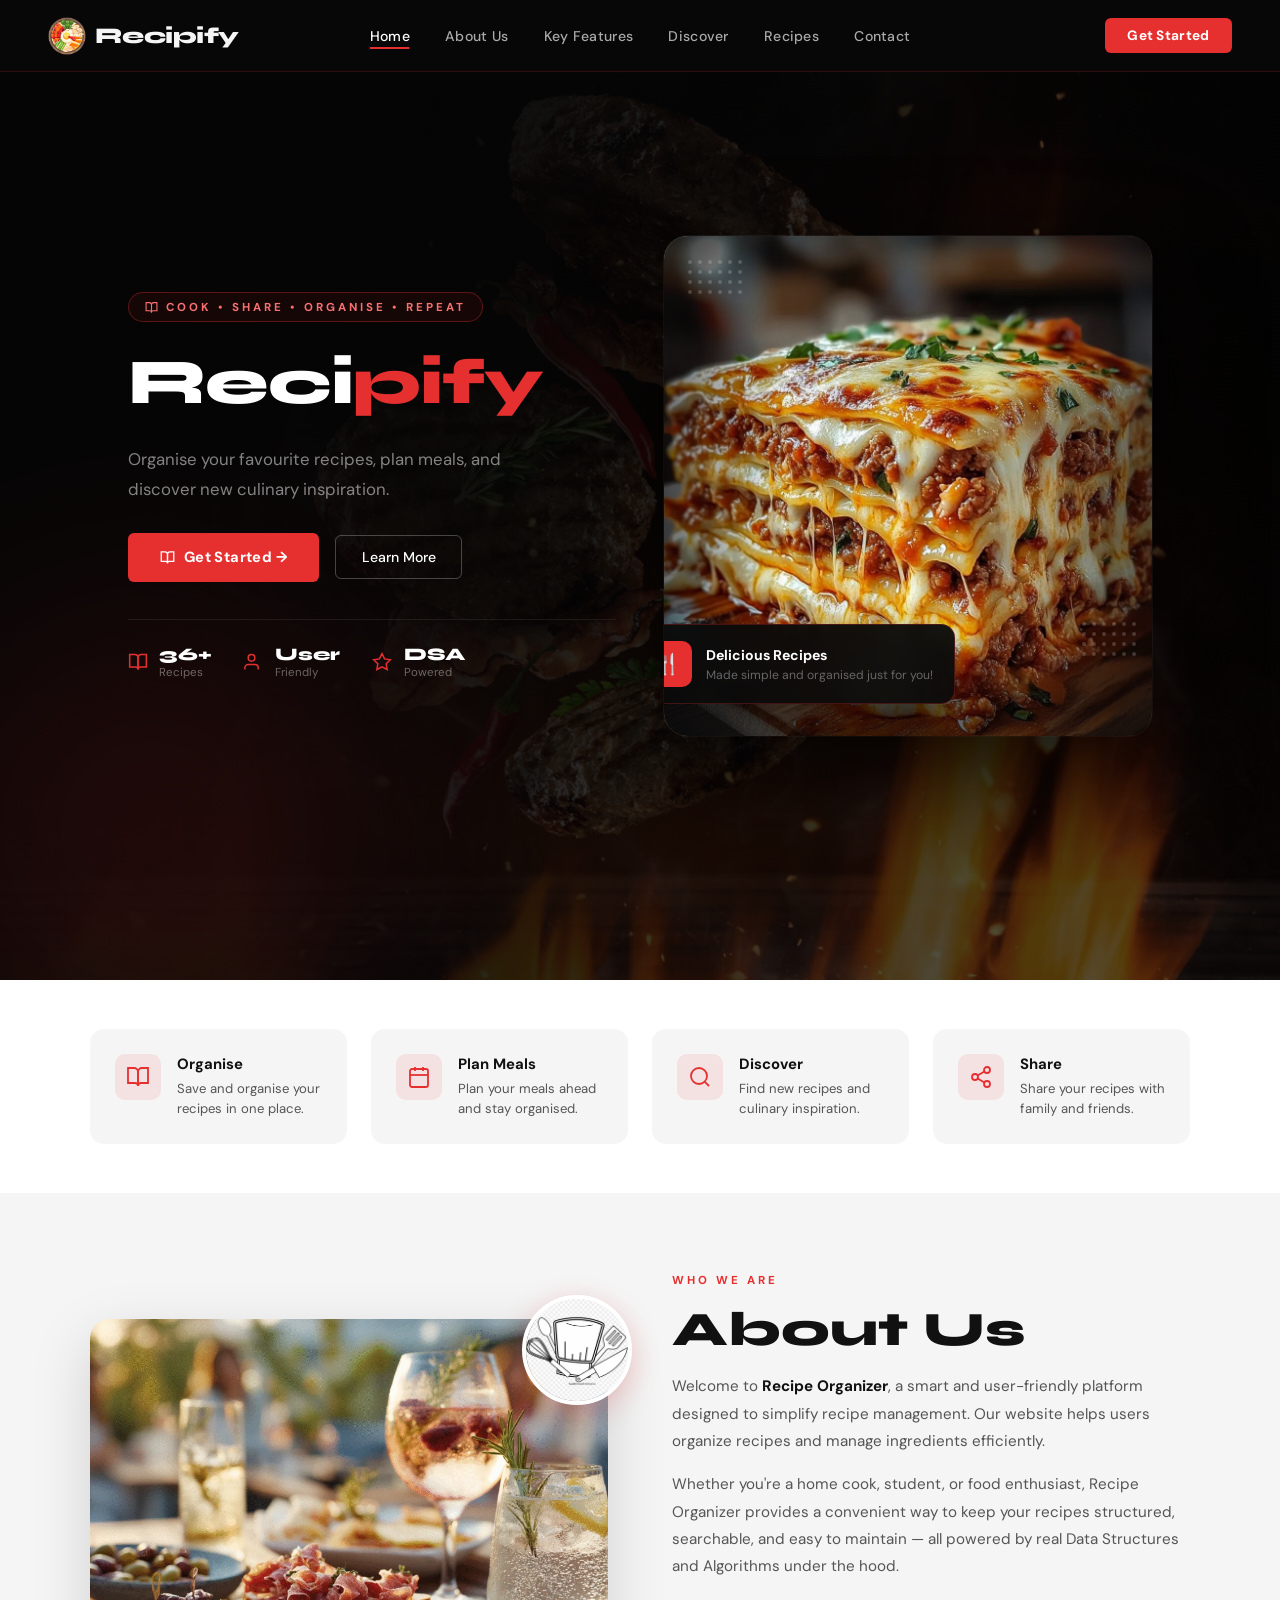
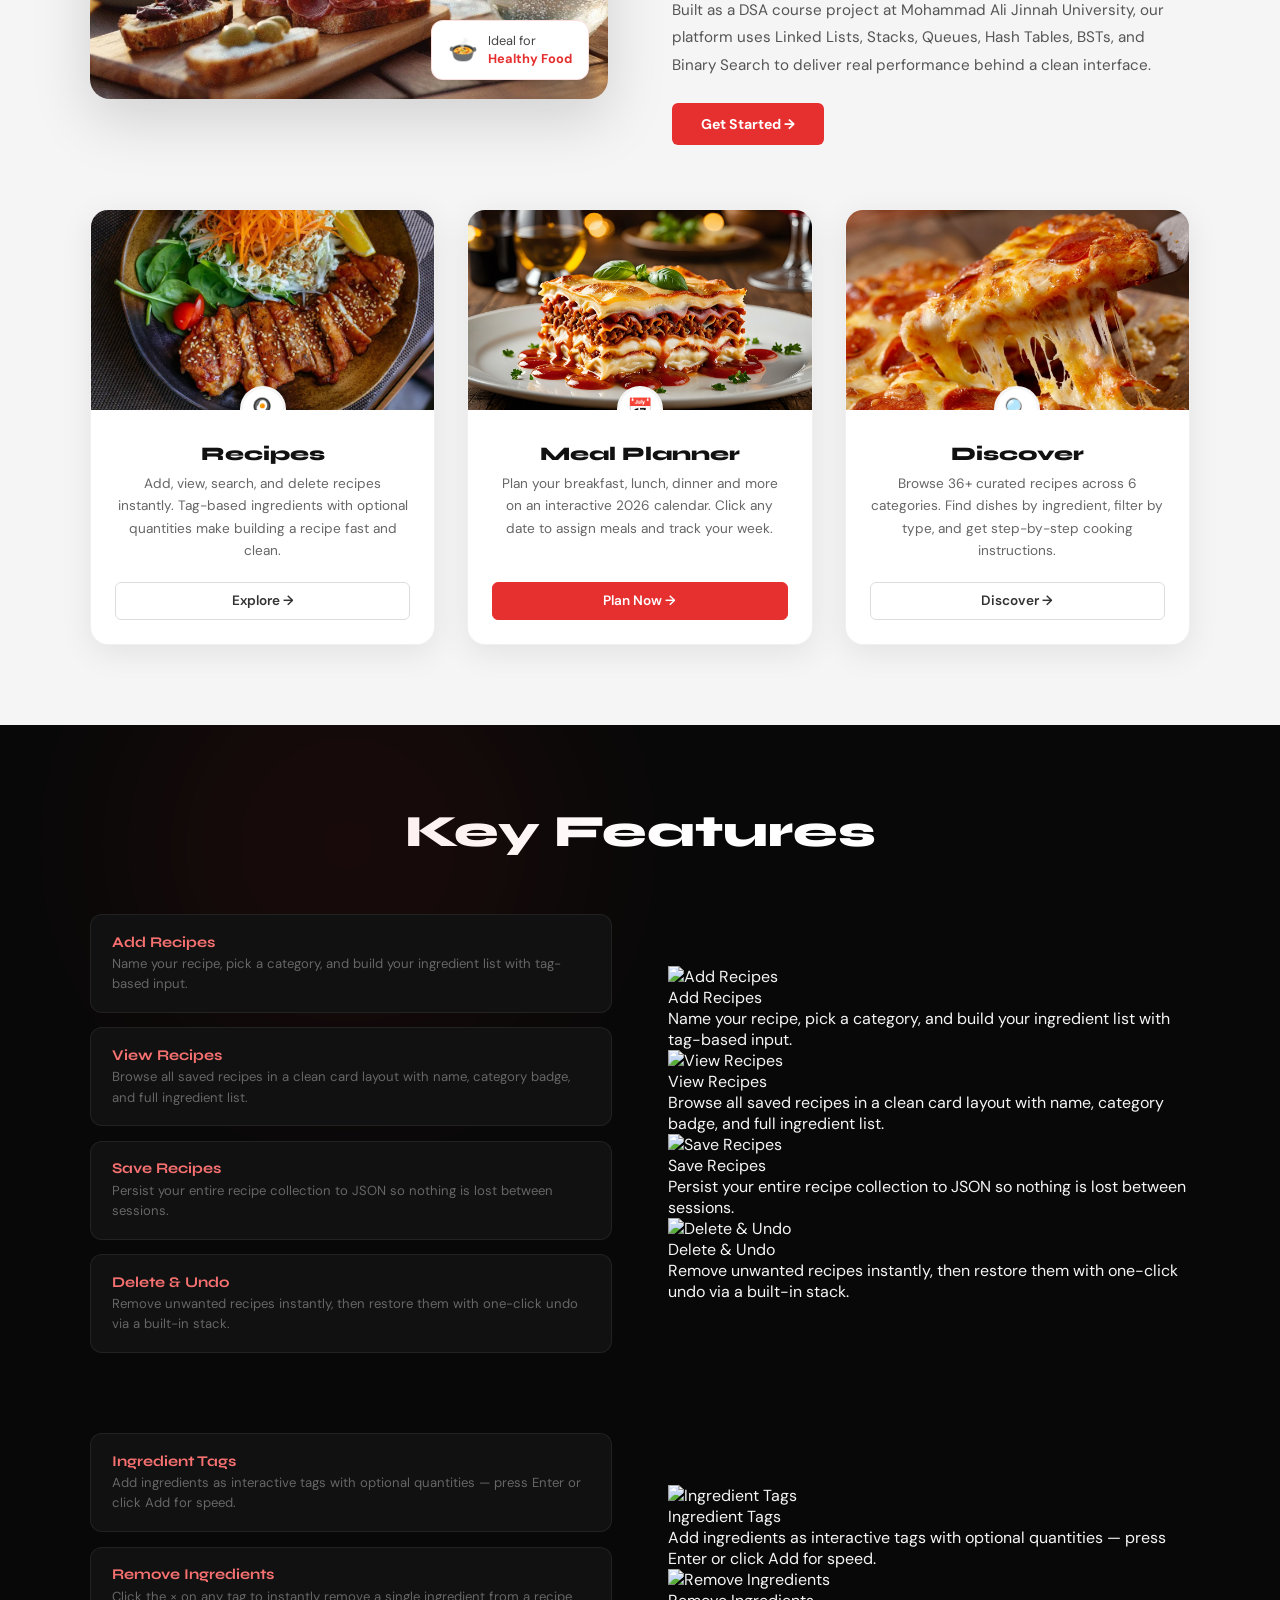
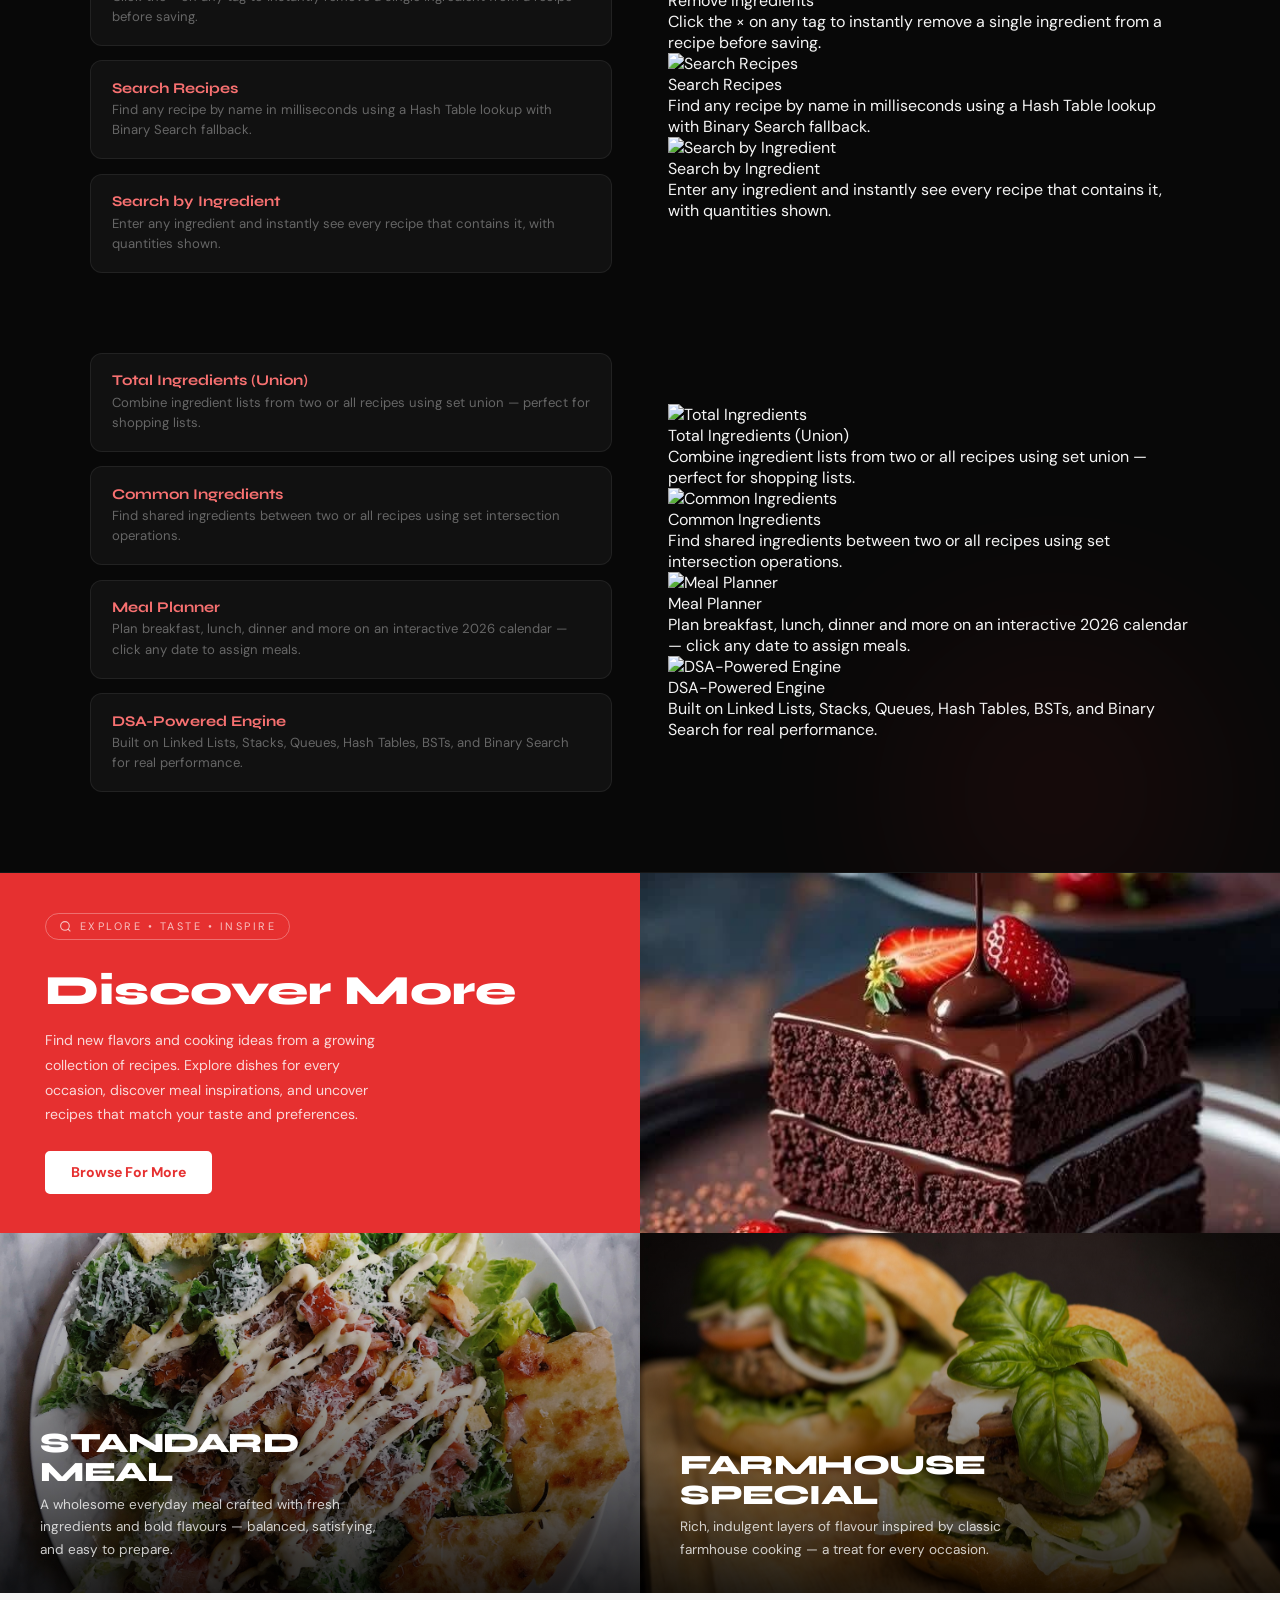
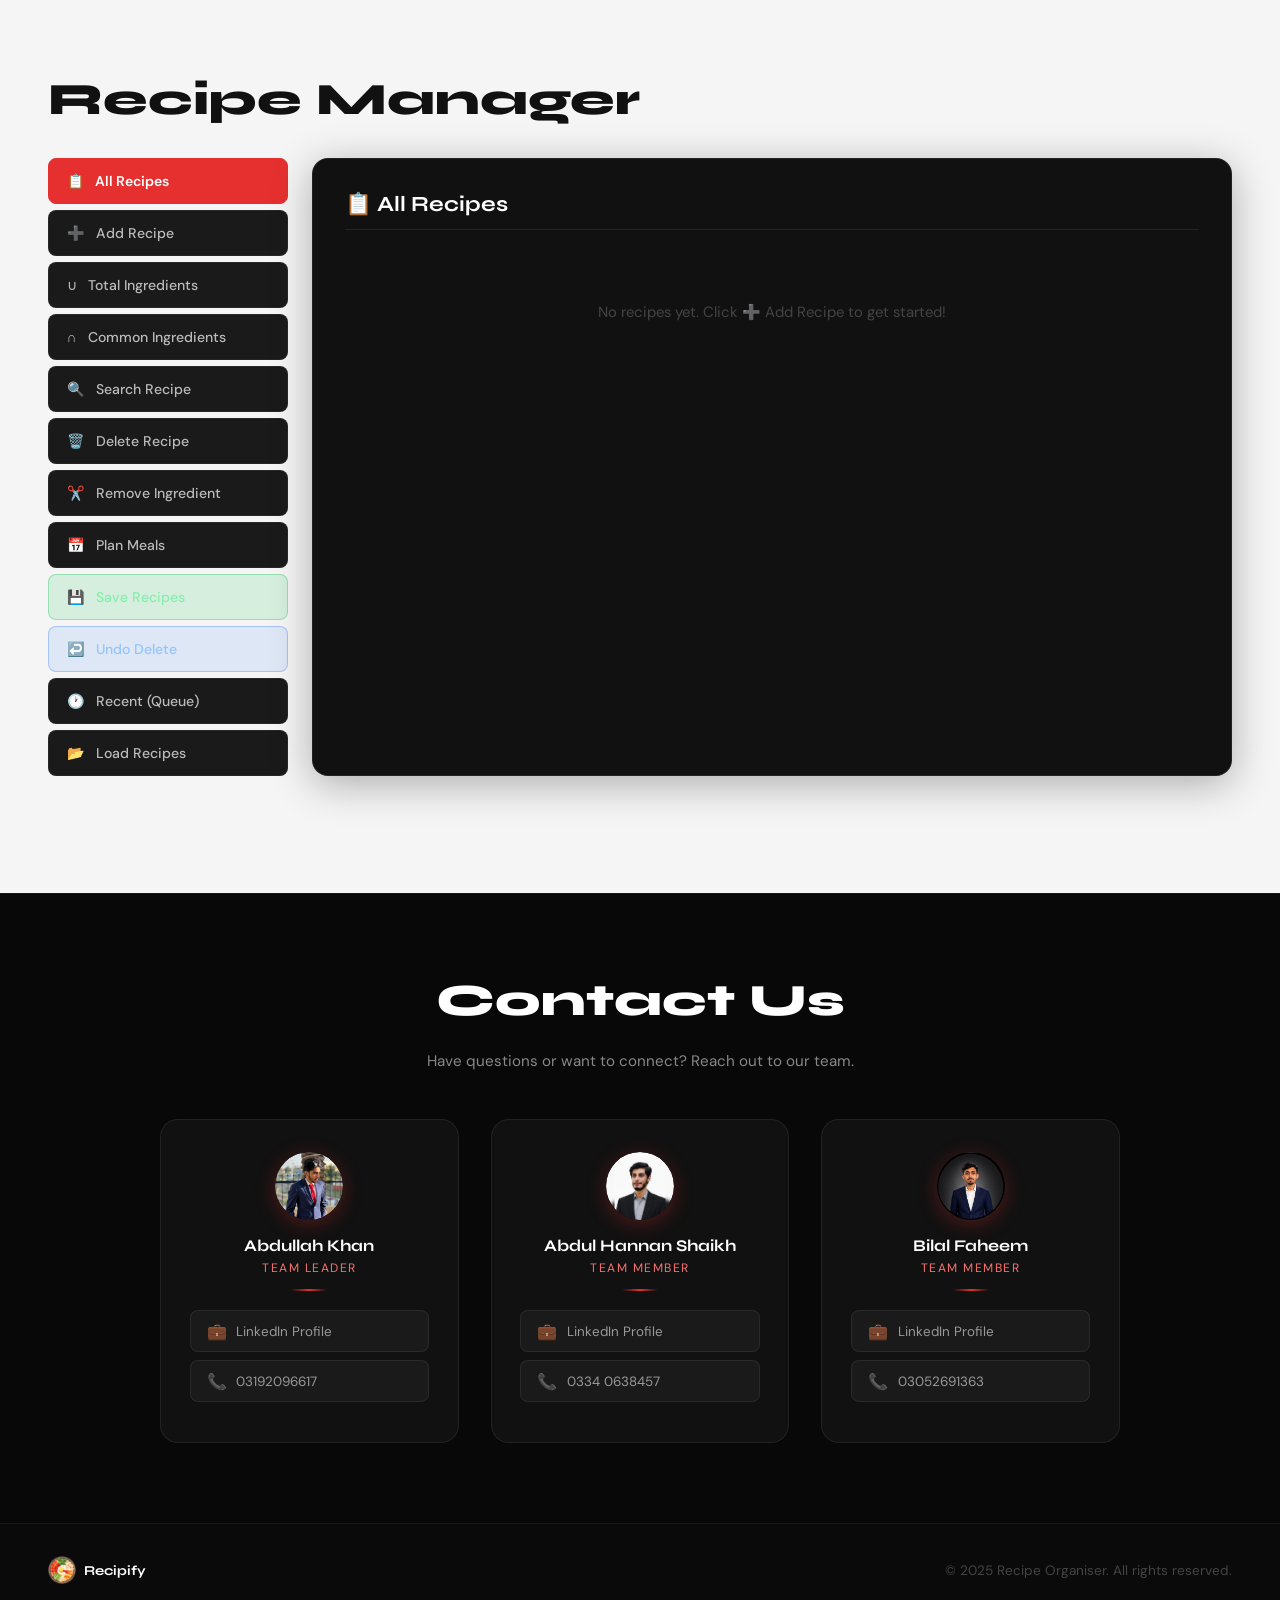
==== index.html @ f37740e3 "Update index.html" ====
<!DOCTYPE html>
<html lang="en">
<head>
  <meta charset="UTF-8"/>
  <meta name="viewport" content="width=device-width, initial-scale=1.0"/>
  <title>Food Recipe Organiser</title>
  <link href="https://fonts.googleapis.com/css2?family=Syne:wght@400;600;700;800&family=DM+Sans:wght@300;400;500&display=swap" rel="stylesheet"/>
  <link rel="stylesheet" href="style.css"/>
</head>
<body>

<!-- ── FIXED NAV ── -->
<nav>
  <div class="nav-logo">
  <img src="bibimbap.png" alt="logo" style="width:38px;height:38px;border-radius:8px;object-fit:cover;"/>
  Recipify
</div>
  <ul class="nav-links">
    <li><a href="#home" class="nav-active">Home</a></li>
    <li><a href="#about">About Us</a></li>
    <li><a href="#features">Key Features</a></li>
    <li><a href="#discover">Discover</a></li>
    <li><a href="#recipe">Recipes</a></li>
    <li><a href="#contact">Contact</a></li>
  </ul>
  <a href="#recipe" class="nav-cta">Get Started</a>
</nav>

<!-- ══════════════════════════════════════
     HERO SECTION
══════════════════════════════════════ -->
<section id="home">

  <!-- Full-bleed background image (desktop only) -->
  <img src="img40.jpeg" alt="" class="hero-bg-img"/>
  <div class="hero-overlay"></div>

  <div class="hero-inner">
    <!-- LEFT: text -->
    <div class="hero-left">
      <div class="hero-eyebrow">
        <svg width="13" height="13" fill="none" stroke="currentColor" stroke-width="2" viewBox="0 0 24 24">
          <path d="M2 3h6a4 4 0 0 1 4 4v14a3 3 0 0 0-3-3H2z"/>
          <path d="M22 3h-6a4 4 0 0 0-4 4v14a3 3 0 0 1 3-3h7z"/>
        </svg>
        COOK &bull; SHARE &bull; ORGANISE &bull; REPEAT
      </div>

<h1 class="hero-title">
  Reci<span class="hero-title-accent">pify</span>
</h1>

      <p class="hero-desc">
        Organise your favourite recipes, plan meals,
        and discover new culinary inspiration.
      </p>

      <div class="hero-btns">
        <a href="#recipe" class="btn-hero-red">
          <svg width="15" height="15" fill="none" stroke="currentColor" stroke-width="2" viewBox="0 0 24 24">
            <path d="M2 3h6a4 4 0 0 1 4 4v14a3 3 0 0 0-3-3H2z"/>
            <path d="M22 3h-6a4 4 0 0 0-4 4v14a3 3 0 0 1 3-3h7z"/>
          </svg>
          Get Started →
        </a>
        <a href="#about" class="btn-ghost">Learn More</a>
      </div>

      <div class="hero-stats">
        <div class="hero-stat-item">
          <svg width="20" height="20" fill="none" stroke="var(--red)" stroke-width="1.8" viewBox="0 0 24 24">
            <path d="M2 3h6a4 4 0 0 1 4 4v14a3 3 0 0 0-3-3H2z"/>
            <path d="M22 3h-6a4 4 0 0 0-4 4v14a3 3 0 0 1 3-3h7z"/>
          </svg>
          <div><span class="hero-stat-num">36+</span><span class="hero-stat-label">Recipes</span></div>
        </div>
        <div class="hero-stat-item">
          <svg width="20" height="20" fill="none" stroke="var(--red)" stroke-width="1.8" viewBox="0 0 24 24">
            <path d="M17 21v-2a4 4 0 0 0-4-4H5a4 4 0 0 0-4 4v2"/>
            <circle cx="9" cy="7" r="4"/>
          </svg>
          <div><span class="hero-stat-num">User</span><span class="hero-stat-label">Friendly</span></div>
        </div>
        <div class="hero-stat-item">
          <svg width="20" height="20" fill="none" stroke="var(--red)" stroke-width="1.8" viewBox="0 0 24 24">
            <polygon points="12 2 15.09 8.26 22 9.27 17 14.14 18.18 21.02 12 17.77 5.82 21.02 7 14.14 2 9.27 8.91 8.26 12 2"/>
          </svg>
          <div><span class="hero-stat-num">DSA</span><span class="hero-stat-label">Powered</span></div>
        </div>
      </div>
    </div>


<!-- RIGHT: food image panel -->
<div class="hero-right">
  <div class="hero-img-wrap">
    <img src="img 1.jpg" alt="Delicious Food" class="hero-food-img"/>
    <div class="hero-dots hero-dots-tl">
      <span></span><span></span><span></span><span></span><span></span><span></span>
      <span></span><span></span><span></span><span></span><span></span><span></span>
      <span></span><span></span><span></span><span></span><span></span><span></span>
      <span></span><span></span><span></span><span></span><span></span><span></span>
    </div>
    <div class="hero-dots hero-dots-br">
      <span></span><span></span><span></span><span></span><span></span><span></span>
      <span></span><span></span><span></span><span></span><span></span><span></span>
      <span></span><span></span><span></span><span></span><span></span><span></span>
      <span></span><span></span><span></span><span></span><span></span><span></span>
    </div>
    <div class="hero-img-badge">
      <div class="badge-icon">🍴</div>
      <div>
        <strong>Delicious Recipes</strong>
        <span>Made simple and organised just for you!</span>
      </div>
    </div>
  </div>
</div>

</div>
</section>

<!-- ══════════════════════════════════════
     FEATURES STRIP (4 cards)
══════════════════════════════════════ -->
<section id="features-strip">
  <div class="features-strip-grid">
<div class="fstrip-card" style="cursor:default;">
  <div class="fstrip-icon">
    <svg width="24" height="24" fill="none" stroke="#22c55e" stroke-width="1.8" viewBox="0 0 24 24">
      <path d="M2 3h6a4 4 0 0 1 4 4v14a3 3 0 0 0-3-3H2z"/>
      <path d="M22 3h-6a4 4 0 0 0-4 4v14a3 3 0 0 1 3-3h7z"/>
    </svg>
  </div>
  <div><strong>Organise</strong><p>Save and organise your recipes in one place.</p></div>
</div>
<div class="fstrip-card" style="cursor:default;">
  <div class="fstrip-icon">
    <svg width="24" height="24" fill="none" stroke="#22c55e" stroke-width="1.8" viewBox="0 0 24 24">
      <rect x="3" y="4" width="18" height="18" rx="2"/><line x1="16" y1="2" x2="16" y2="6"/>
      <line x1="8" y1="2" x2="8" y2="6"/><line x1="3" y1="10" x2="21" y2="10"/>
    </svg>
  </div>
  <div><strong>Plan Meals</strong><p>Plan your meals ahead and stay organised.</p></div>
</div>
<div class="fstrip-card" style="cursor:default;">
  <div class="fstrip-icon">
    <svg width="24" height="24" fill="none" stroke="#22c55e" stroke-width="1.8" viewBox="0 0 24 24">
      <circle cx="11" cy="11" r="8"/><line x1="21" y1="21" x2="16.65" y2="16.65"/>
    </svg>
  </div>
  <div><strong>Discover</strong><p>Find new recipes and culinary inspiration.</p></div>
</div>
<div class="fstrip-card" style="cursor:default;">
  <div class="fstrip-icon">
    <svg width="24" height="24" fill="none" stroke="#22c55e" stroke-width="1.8" viewBox="0 0 24 24">
      <circle cx="18" cy="5" r="3"/><circle cx="6" cy="12" r="3"/><circle cx="18" cy="19" r="3"/>
      <line x1="8.59" y1="13.51" x2="15.42" y2="17.49"/>
      <line x1="15.41" y1="6.51" x2="8.59" y2="10.49"/>
    </svg>
  </div>
  <div><strong>Share</strong><p>Share your recipes with family and friends.</p></div>
</div>
 
</section>

<section id="about">
  <div class="about-top">

    <div class="about-img-side">
      <div class="about-main-img-wrap">
        <img src="img 5.webp" alt="Food" class="about-main-img"/>
        <div class="about-img-badge">
          <span class="about-badge-icon">🍲</span>
          <span class="about-badge-text">Ideal for<br><strong>Healthy Food</strong></span>
        </div>
      </div>
      <div class="about-chef-circle">
        <img src="img41.png" alt="Chef" class="about-chef-img"/>
      </div>
    </div>  <!-- ✅ closes about-img-side -->

    <div class="about-text-side">
      <div class="about-eyebrow">Who We Are</div>
      <h2 class="about-heading">About Us</h2>
      <p class="about-para">
        Welcome to <strong>Recipe Organizer</strong>, a smart and user-friendly platform 
        designed to simplify recipe management. Our website helps users organize recipes 
        and manage ingredients efficiently.
      </p>
      <p class="about-para">
        Whether you're a home cook, student, or food enthusiast, Recipe Organizer provides 
        a convenient way to keep your recipes structured, searchable, and easy to maintain — 
        all powered by real Data Structures and Algorithms under the hood.
      </p>
      <p class="about-para">
        Built as a DSA course project at Mohammad Ali Jinnah University, our platform 
        uses Linked Lists, Stacks, Queues, Hash Tables, BSTs, and Binary Search to deliver 
        real performance behind a clean interface.
      </p>
      <a href="#recipe" class="about-read-more">Get Started →</a>
    </div>  <!-- ✅ closes about-text-side -->

  </div>  <!-- ✅ closes about-top -->

  <div class="about-cards-row">
    <div class="about-card">
      <div class="about-card-img-wrap">
        <img src="img 4.jpg" alt="Recipes" class="about-card-img"/>
        <div class="about-card-icon-circle">🍳</div>
      </div>
      <h3 class="about-card-title">Recipes</h3>
      <p class="about-card-desc">
        Add, view, search, and delete recipes instantly. Tag-based ingredients 
        with optional quantities make building a recipe fast and clean.
      </p>
      <a href="#recipe" class="about-card-btn">Explore →</a>
    </div>

    <div class="about-card about-card-accent">
      <div class="about-card-img-wrap">
        <img src="img 2.png" alt="Meal Planner" class="about-card-img"/>
        <div class="about-card-icon-circle">📅</div>
      </div>
      <h3 class="about-card-title">Meal Planner</h3>
      <p class="about-card-desc">
        Plan your breakfast, lunch, dinner and more on an interactive 2026 
        calendar. Click any date to assign meals and track your week.
      </p>
      <a href="#recipe" class="about-card-btn about-card-btn-red">Plan Now →</a>
    </div>

    <div class="about-card">
      <div class="about-card-img-wrap">
        <img src="img 3.jpeg" alt="Discover" class="about-card-img"/>
        <div class="about-card-icon-circle">🔍</div>
      </div>
      <h3 class="about-card-title">Discover</h3>
      <p class="about-card-desc">
        Browse 36+ curated recipes across 6 categories. Find dishes by 
        ingredient, filter by type, and get step-by-step cooking instructions.
      </p>
      <a href="discover.html" class="about-card-btn">Discover →</a>
    </div>
  </div>  <!-- ✅ closes about-cards-row -->

</section>
<!-- ══════════════════════════════════════
     KEY FEATURES
══════════════════════════════════════ -->
<section id="features">
  <div class="section-label" style="text-align:center;">Key Features</div>

  <!-- ROW 1 -->
  <div class="features-row">
    <div class="features-col features-list">
      <div class="feature-card" onclick="openFeatureModal('add')" style="cursor:pointer;">
        
        <div>
          <div class="feature-title">Add Recipes</div>
          <div class="feature-desc">Name your recipe, pick a category, and build your ingredient list with tag-based input.</div>
        </div>
      </div>
      <div class="feature-card" onclick="openFeatureModal('view')" style="cursor:pointer;">
        
        <div>
          <div class="feature-title">View Recipes</div>
          <div class="feature-desc">Browse all saved recipes in a clean card layout with name, category badge, and full ingredient list.</div>
        </div>
      </div>
      <div class="feature-card" onclick="openFeatureModal('save')" style="cursor:pointer;">
        
        <div>
          <div class="feature-title">Save Recipes</div>
          <div class="feature-desc">Persist your entire recipe collection to JSON so nothing is lost between sessions.</div>
        </div>
      </div>
      <div class="feature-card" onclick="openFeatureModal('delete')" style="cursor:pointer;">
        
        <div>
          <div class="feature-title">Delete & Undo</div>
          <div class="feature-desc">Remove unwanted recipes instantly, then restore them with one-click undo via a built-in stack.</div>
        </div>
      </div>
    </div>
<div class="features-col features-img-wrap">
  <div class="feat-photo-grid">
    <div class="feat-photo-cell">
      <img src="img_43.jpg" alt="Add Recipes" class="feat-photo-img"/>
      <div class="feat-photo-caption">
        <div class="feat-photo-title">Add Recipes</div>
        <div class="feat-photo-text">Name your recipe, pick a category, and build your ingredient list with tag-based input.</div>
      </div>
    </div>
    <div class="feat-photo-cell">
      <img src="img_44.jpg" alt="View Recipes" class="feat-photo-img"/>
      <div class="feat-photo-caption">
        <div class="feat-photo-title">View Recipes</div>
        <div class="feat-photo-text">Browse all saved recipes in a clean card layout with name, category badge, and full ingredient list.</div>
      </div>
    </div>
    <div class="feat-photo-cell">
      <img src="img_45.jpg" alt="Save Recipes" class="feat-photo-img"/>
      <div class="feat-photo-caption">
        <div class="feat-photo-title">Save Recipes</div>
        <div class="feat-photo-text">Persist your entire recipe collection to JSON so nothing is lost between sessions.</div>
      </div>
    </div>
    <div class="feat-photo-cell">
      <img src="img_46.jpg" alt="Delete & Undo" class="feat-photo-img"/>
      <div class="feat-photo-caption">
        <div class="feat-photo-title">Delete &amp; Undo</div>
        <div class="feat-photo-text">Remove unwanted recipes instantly, then restore them with one-click undo via a built-in stack.</div>
      </div>
    </div>
  </div>
</div>
  </div>

  <!-- ROW 2 -->
  <div class="features-row features-row-reverse">
<div class="features-col features-img-wrap">
  <div class="feat-photo-grid">
    <div class="feat-photo-cell">
      <img src="img_47.jpg" alt="Ingredient Tags" class="feat-photo-img"/>
      <div class="feat-photo-caption">
        <div class="feat-photo-title">Ingredient Tags</div>
        <div class="feat-photo-text">Add ingredients as interactive tags with optional quantities — press Enter or click Add for speed.</div>
      </div>
    </div>
    <div class="feat-photo-cell">
      <img src="img_48.jpg" alt="Remove Ingredients" class="feat-photo-img"/>
      <div class="feat-photo-caption">
        <div class="feat-photo-title">Remove Ingredients</div>
        <div class="feat-photo-text">Click the × on any tag to instantly remove a single ingredient from a recipe before saving.</div>
      </div>
    </div>
    <div class="feat-photo-cell">
      <img src="img_49.jpg" alt="Search Recipes" class="feat-photo-img"/>
      <div class="feat-photo-caption">
        <div class="feat-photo-title">Search Recipes</div>
        <div class="feat-photo-text">Find any recipe by name in milliseconds using a Hash Table lookup with Binary Search fallback.</div>
      </div>
    </div>
    <div class="feat-photo-cell">
      <img src="img_50.jpg" alt="Search by Ingredient" class="feat-photo-img"/>
      <div class="feat-photo-caption">
        <div class="feat-photo-title">Search by Ingredient</div>
        <div class="feat-photo-text">Enter any ingredient and instantly see every recipe that contains it, with quantities shown.</div>
      </div>
    </div>
  </div>
</div>
    <div class="features-col features-list">
      <div class="feature-card" onclick="openFeatureModal('ingredients')" style="cursor:pointer;">
        
        <div>
          <div class="feature-title">Ingredient Tags</div>
          <div class="feature-desc">Add ingredients as interactive tags with optional quantities — press Enter or click Add for speed.</div>
        </div>
      </div>
      <div class="feature-card" onclick="openFeatureModal('removeIng')" style="cursor:pointer;">
        
        <div>
          <div class="feature-title">Remove Ingredients</div>
          <div class="feature-desc">Click the × on any tag to instantly remove a single ingredient from a recipe before saving.</div>
        </div>
      </div>
      <div class="feature-card" onclick="openFeatureModal('searchRecipe')" style="cursor:pointer;">
        
        <div>
          <div class="feature-title">Search Recipes</div>
          <div class="feature-desc">Find any recipe by name in milliseconds using a Hash Table lookup with Binary Search fallback.</div>
        </div>
      </div>
      <div class="feature-card" onclick="openFeatureModal('searchIng')" style="cursor:pointer;">
        
        <div>
          <div class="feature-title">Search by Ingredient</div>
          <div class="feature-desc">Enter any ingredient and instantly see every recipe that contains it, with quantities shown.</div>
        </div>
      </div>
    </div>
  </div>

  <!-- ROW 3 -->
  <div class="features-row">
    <div class="features-col features-list">
      <div class="feature-card" onclick="openFeatureModal('union')" style="cursor:pointer;">
        
        <div>
          <div class="feature-title">Total Ingredients (Union)</div>
          <div class="feature-desc">Combine ingredient lists from two or all recipes using set union — perfect for shopping lists.</div>
        </div>
      </div>
      <div class="feature-card" onclick="openFeatureModal('intersection')" style="cursor:pointer;">
        
        <div>
          <div class="feature-title">Common Ingredients</div>
          <div class="feature-desc">Find shared ingredients between two or all recipes using set intersection operations.</div>
        </div>
      </div>
      <div class="feature-card" onclick="openFeatureModal('mealplan')" style="cursor:pointer;">
        
        <div>
          <div class="feature-title">Meal Planner</div>
          <div class="feature-desc">Plan breakfast, lunch, dinner and more on an interactive 2026 calendar — click any date to assign meals.</div>
        </div>
      </div>
      <div class="feature-card" onclick="openFeatureModal('dsa')" style="cursor:pointer;">
        
        <div>
          <div class="feature-title">DSA-Powered Engine</div>
          <div class="feature-desc">Built on Linked Lists, Stacks, Queues, Hash Tables, BSTs, and Binary Search for real performance.</div>
        </div>
      </div>
    </div>
<div class="features-col features-img-wrap">
  <div class="feat-photo-grid">
    <div class="feat-photo-cell">
      <img src="img_51.jpg" alt="Total Ingredients" class="feat-photo-img"/>
      <div class="feat-photo-caption">
        <div class="feat-photo-title">Total Ingredients (Union)</div>
        <div class="feat-photo-text">Combine ingredient lists from two or all recipes using set union — perfect for shopping lists.</div>
      </div>
    </div>
    <div class="feat-photo-cell">
      <img src="img_52.jpg" alt="Common Ingredients" class="feat-photo-img"/>
      <div class="feat-photo-caption">
        <div class="feat-photo-title">Common Ingredients</div>
        <div class="feat-photo-text">Find shared ingredients between two or all recipes using set intersection operations.</div>
      </div>
    </div>
    <div class="feat-photo-cell">
      <img src="img_53.jpg" alt="Meal Planner" class="feat-photo-img"/>
      <div class="feat-photo-caption">
        <div class="feat-photo-title">Meal Planner</div>
        <div class="feat-photo-text">Plan breakfast, lunch, dinner and more on an interactive 2026 calendar — click any date to assign meals.</div>
      </div>
    </div>
    <div class="feat-photo-cell">
      <img src="img_54.jpg" alt="DSA-Powered Engine" class="feat-photo-img"/>
      <div class="feat-photo-caption">
        <div class="feat-photo-title">DSA-Powered Engine</div>
        <div class="feat-photo-text">Built on Linked Lists, Stacks, Queues, Hash Tables, BSTs, and Binary Search for real performance.</div>
      </div>
    </div>
  </div>
</div>
  </div>
</section>

<!-- ── FEATURE DETAIL MODAL ── -->
<div id="fd-modal" class="fd-overlay hidden" onclick="closeFeatureModal()">
  <div class="fd-box" onclick="event.stopPropagation()">
    <button class="fd-close" onclick="closeFeatureModal()">✕</button>
    <div id="fd-content"></div>
  </div>
</div>

<!-- ══════════════════════════════════════
    Discover More
══════════════════════════════════════ -->  


<section id="discover" style="padding:0;">

  <div class="discover-panels">

    <!-- TOP-LEFT: Red quadrant with Discover More text -->
    <div class="disc-panel disc-panel-red">
      <div class="disc-red-box">
        <div class="hero-badge" style="margin-bottom:0.8rem;">
          <svg width="13" height="13" fill="none" stroke="currentColor" stroke-width="2" viewBox="0 0 24 24">
            <circle cx="11" cy="11" r="8"/><line x1="21" y1="21" x2="16.65" y2="16.65"/>
          </svg>
          EXPLORE • TASTE • INSPIRE
        </div>
        <h2 class="disc-red-title" style="font-size:2.6rem;">Discover More</h2>
        <p class="disc-red-desc">
          Find new flavors and cooking ideas from a growing collection of recipes.
          Explore dishes for every occasion, discover meal inspirations, and uncover
          recipes that match your taste and preferences.
        </p>
        <a href="discover.html" class="disc-red-btn" style="margin-top:0.5rem;">
          Browse For More
        </a>
      </div>
    </div>

    <!-- TOP-RIGHT: chocolate cake image only -->
    <div class="disc-panel disc-panel-top-right">
     <img src="img 9.jpg" alt="Featured dish" class="disc-panel-img"/>
    </div>

    <!-- BOTTOM-LEFT: Standard Meal — salad image -->
    <div class="disc-panel disc-panel-dark">
     <img src="img 25.jpg" alt="Standard Meal" class="disc-panel-img"/>
      <div class="disc-panel-overlay">
        <h3 class="disc-panel-title">STANDARD<br>MEAL</h3>
        <p class="disc-panel-desc">
          A wholesome everyday meal crafted with fresh ingredients and bold
          flavours — balanced, satisfying, and easy to prepare.
        </p>
      </div>
    </div>

    <!-- BOTTOM-RIGHT: Farmhouse Special — burger image -->
    <div class="disc-panel disc-panel-dark">
      <img src="img 19.jpg" alt="Farmhouse Special" class="disc-panel-img"/>
      <div class="disc-panel-overlay">
        <h3 class="disc-panel-title">FARMHOUSE<br>SPECIAL</h3>
        <p class="disc-panel-desc">
          Rich, indulgent layers of flavour inspired by classic farmhouse
          cooking — a treat for every occasion.
        </p>
      </div>
    </div>

  </div>

</section>


<!-- ══════════════════════════════════════
     RECIPE APP
══════════════════════════════════════ -->
<section id="recipe">
  <div class="section-label">Recipe Manager</div>
  <div class="recipe-layout">
    
<div class="sidebar">
  <button class="sidebar-btn active" onclick="showPanel('list', this)"><span class="icon">📋</span> All Recipes</button>
  <button class="sidebar-btn" onclick="showPanel('add', this)"><span class="icon">➕</span> Add Recipe</button>
  <button class="sidebar-btn" onclick="showPanel('union', this)"><span class="icon">∪</span> Total Ingredients</button>
  <button class="sidebar-btn" onclick="showPanel('intersection', this)"><span class="icon">∩</span> Common Ingredients</button>
  <button class="sidebar-btn" onclick="showPanel('search', this)"><span class="icon">🔍</span> Search Recipe</button>
  <button class="sidebar-btn" onclick="showPanel('delete', this)"><span class="icon">🗑️</span> Delete Recipe</button>
  <button class="sidebar-btn" onclick="showPanel('editIng', this)"><span class="icon">✂️</span> Remove Ingredient</button>
  <button class="sidebar-btn" onclick="showPanel('mealplanner', this)"><span class="icon">📅</span> Plan Meals</button>
  <button class="sidebar-btn sidebar-btn-save" onclick="saveToJSON()"><span class="icon">💾</span> Save Recipes</button>
  <button class="sidebar-btn sidebar-btn-undo" onclick="undoDelete()"><span class="icon">↩️</span> Undo Delete</button>
  <input type="file" id="fileInput" accept=".json" class="hidden" onchange="loadFromJSON(event)"/>
  <button class="sidebar-btn" onclick="document.getElementById('fileInput').click()"><span class="icon">📂</span> Load Recipes</button>
</div>

    <div class="main-panel">

      <div id="panel-list">
        <div class="panel-title">📋 All Recipes</div>
        <div id="recipe-list-container"></div>
      </div>

      <div id="panel-add" class="hidden">
        <div class="panel-title">➕ Add New Recipe</div>
        <div class="form-group">
          <label class="form-label">Recipe Name</label>
          <input id="add-name" class="form-input" placeholder="e.g. Chicken Biryani" oninput="validateName(this)"/>
          <div id="name-error" style="color:#ef4444;font-size:0.8rem;margin-top:0.3rem;"></div>
        </div>
        <div class="form-group">
          <label class="form-label">Add Ingredient (press Enter or click Add)</label>
          <div class="row">
            <input id="ing-input" class="form-input" style="flex:1" placeholder="e.g. tomato"
              onkeydown="if(event.key==='Enter')addIngredientTag()" oninput="validateIng(this)"/>
            <button class="btn btn-green" onclick="addIngredientTag()">Add</button>
          </div>
          <div id="ing-error" style="color:#ef4444;font-size:0.8rem;margin-top:0.3rem;"></div>
          <div class="tag-list" id="ing-tags"></div>
        </div>
        <button class="btn btn-green" onclick="submitRecipe()">Save Recipe</button>
      </div>

      <div id="panel-union" class="hidden">
        <div class="panel-title">∪ Total Ingredients</div>
        <div class="form-group">
          <label class="form-label">Recipe A</label>
          <select id="union-a" class="form-select"></select>
        </div>
        <div class="form-group">
          <label class="form-label">Recipe B</label>
          <select id="union-b" class="form-select"></select>
        </div>
        <div class="row">
          <button class="btn btn-green" onclick="computeUnion(false)">A ∪ B</button>
          <button class="btn btn-outline" onclick="computeUnion(true)">All Recipes</button>
        </div>
        <div class="result-box mt1 hidden" id="union-result"></div>
      </div>

      <div id="panel-intersection" class="hidden">
        <div class="panel-title">Common Ingredients </div>
        <div class="form-group">
          <label class="form-label">Recipe A</label>
          <select id="inter-a" class="form-select"></select>
        </div>
        <div class="form-group">
          <label class="form-label">Recipe B</label>
          <select id="inter-b" class="form-select"></select>
        </div>
        <div class="row">
          <button class="btn btn-green" onclick="computeIntersection(false)">A ∩ B</button>
          <button class="btn btn-outline" onclick="computeIntersection(true)">All Recipes</button>
        </div>
        <div class="result-box mt1 hidden" id="inter-result"></div>
      </div>

      <div id="panel-search" class="hidden">
        <div class="panel-title">🔍 Search Recipe </div>
        <div class="form-group">
          <label class="form-label">Recipe Name</label>
          <div class="row">
            <input id="search-input" class="form-input" style="flex:1" placeholder="Enter name..."
              onkeydown="if(event.key==='Enter')searchRecipe()"/>
            <button class="btn btn-green" onclick="searchRecipe()">Search</button>
          </div>
        </div>
        <div id="search-result"></div>
      </div>

      <div id="panel-delete" class="hidden">
        <div class="panel-title">🗑️ Delete Recipe</div>
        <div class="form-group">
          <label class="form-label">Select Recipe to Delete</label>
          <select id="delete-select" class="form-select"></select>
        </div>
        <button class="btn btn-red" onclick="deleteSelected()">Delete</button>
        <p style="color:#666;font-size:0.82rem;margin-top:0.75rem;">Use ↩️ Undo Delete in sidebar to restore.</p>
      </div>

<div id="panel-editIng" class="hidden">
  <div class="panel-title">✂️ Remove Ingredient</div>
  <div class="form-group">
    <label class="form-label">Select Recipe</label>
    <select id="editIng-recipe-select" class="form-select" onchange="loadIngForEdit()"></select>
  </div>
  <div id="editIng-tag-area" class="tag-list" style="margin-top:0.8rem;min-height:48px;"></div>
  <p id="editIng-hint" style="color:#555;font-size:0.82rem;margin-top:0.75rem;">
    Click ✕ on any ingredient tag to remove it from the recipe.
  </p>
</div>
      
<div id="panel-mealplanner" class="hidden">
  <div class="panel-title">📅 Meal Planner — 2026</div>

  <!-- Month nav -->
  <div class="mp-month-nav">
    <span id="mp-month-label" class="mp-month-title">January 2026</span>
    <button class="mp-arrow-btn" onclick="mpNextMonth()">›</button>
  </div>

  <!-- Calendar grid -->
  <div class="mp-weekdays">
    <span>Sun</span><span>Mon</span><span>Tue</span>
    <span>Wed</span><span>Thu</span><span>Fri</span><span>Sat</span>
  </div>
  <div id="mp-calendar-grid" class="mp-grid"></div>

  <!-- Meal form (shown on date click) -->
  <div id="mp-form-area" class="mp-form-area hidden">
    <div class="mp-form-header">
      <span id="mp-selected-date-label" class="mp-date-label"></span>
      <button class="mp-close-btn" onclick="document.getElementById('mp-form-area').classList.add('hidden')">✕</button>
    </div>

    <!-- Saved meals display -->
    <div id="mp-saved-display" class="mp-saved-display hidden"></div>

    <!-- Meal entry rows -->
    <div id="mp-meal-rows"></div>

    <div class="mp-form-actions">
      <button class="btn btn-outline" onclick="mpAddMealRow()">+ Add Another Meal</button>
      <button class="btn btn-green"   onclick="mpSaveMeals()">💾 Save</button>
    </div>
  </div>
</div>
    </div>
  </div>
</section>

<!-- ══════════════════════════════════════
     CONTACT
══════════════════════════════════════ -->
<section id="contact">
  <div class="section-label" style="text-align:center;">Contact Us</div>
  <p class="contact-subtitle">Have questions or want to connect? Reach out to our team.</p>
  <div class="contact-grid">

    <div class="contact-card" onclick="openMemberModal('abdullah')" style="cursor:pointer;">
      <div class="contact-avatar" style="background:none;padding:0;overflow:hidden;">
        <img src="img 7.jpeg" alt="Abdullah Khan"
          style="width:100%;height:100%;object-fit:cover;object-position:top;border-radius:50%;"/>
      </div>
      <div class="contact-name">Abdullah Khan</div>
      <div class="contact-role">Team Leader</div>
      <div class="contact-divider"></div>
      <a href="https://www.linkedin.com/in/muhammad-abdullah-khan-34b156402" target="_blank" class="contact-link">
        <span class="contact-link-icon">💼</span><span>LinkedIn Profile</span>
      </a>
      <a href="tel:03192096617" class="contact-link">
        <span class="contact-link-icon">📞</span><span>03192096617</span>
      </a>
    </div>

    <!-- Abdul Hannan card -->
<div class="contact-card" onclick="openMemberModal('hannan')" style="cursor:pointer;">
  <div class="contact-avatar" style="background:none;padding:0;overflow:hidden;">
    <img src="img 10.jpeg" alt="Abdul Hannan Sheikh"
      style="width:100%;height:100%;object-fit:cover;object-position:top center;border-radius:50%;"/>
  </div>
  <div class="contact-name">Abdul Hannan Shaikh</div>
      <div class="contact-role">Team Member</div>
      <div class="contact-divider"></div>
      <a href="https://www.linkedin.com/in/abdul-hannan-shaikh-2727b630b" target="_blank" class="contact-link">
        <span class="contact-link-icon">💼</span><span>LinkedIn Profile</span>
      </a>
      <a href="tel:03340638457" class="contact-link">
        <span class="contact-link-icon">📞</span><span>0334 0638457</span>
      </a>
    </div>

<div class="contact-card" onclick="openMemberModal('bilal')" style="cursor:pointer;">
  <div class="contact-avatar" style="background:none;padding:0;overflow:hidden;">
    <img src="img 8.png" alt="Bilal Faheem"
      style="width:100%;height:100%;object-fit:cover;object-position:top center;border-radius:50%;"/>
  </div>
  <div class="contact-name">Bilal Faheem</div>
      <div class="contact-role">Team Member</div>
      <div class="contact-divider"></div>
      <a href="https://www.linkedin.com/in/muhammad-bilal-b74398377" target="_blank" class="contact-link">
        <span class="contact-link-icon">💼</span><span>LinkedIn Profile</span>
      </a>
      <a href="tel:03052691363" class="contact-link">
        <span class="contact-link-icon">📞</span><span>03052691363</span>
      </a>
    </div>

  </div>
</section>

<!-- ── FOOTER ── -->
<footer>
  <div style="font-family:'Syne',sans-serif;color:#fff;font-weight:700;display:flex;align-items:center;gap:0.5rem;">
  <img src="bibimbap.png" style="width:28px;height:28px;border-radius:6px;object-fit:cover;"/> Recipify
</div>
  <div>© 2025 Recipe Organiser. All rights reserved.</div>
</footer>

<!-- ── Member Modal ── -->
<div id="member-modal" class="mm-overlay hidden" onclick="closeMemberModal()">
  <div class="mm-box" onclick="event.stopPropagation()">
    <button class="mm-close" onclick="closeMemberModal()">✕</button>

    <div class="mm-layout">
      <!-- Left: photo -->
      <div class="mm-photo-wrap">
        <img id="mm-photo" src="" alt=""/>
      </div>

      <!-- Right: info -->
      <div class="mm-info">
        <div id="mm-name"  class="mm-name"></div>
        <div id="mm-role"  class="mm-role"></div>
        <div class="mm-divider"></div>
        <div id="mm-links" class="mm-links"></div>
      </div>
    </div>
  </div>
</div>

<div id="toast"></div>
<script src="script.js"></script>

</body>
</html>
---- style.css ----
/* ══════════════════════════════════════
   ROOT VARIABLES — Recipify Dark Theme
══════════════════════════════════════ */
:root {
  --red:         #e63030;
  --red-dark:    #b91c1c;
  --red-light:   #f87171;
  --black:       #0a0a0a;
  --black-card:  #111111;
  --black-deep:  #050505;
  --white:       #f5f5f5;
  --gray:        #888888;
  --gray-light:  #cccccc;
  --border:      rgba(255,255,255,0.08);
  --nav-h:       72px;
  /* legacy green kept for recipe manager accent */
  --green:       #22c55e;
  --green-dark:  #16a34a;
  --green-light: #86efac;
  --red-accent:  #e63030;
  --blue-accent: #3b82f6;
}

*, *::before, *::after { box-sizing: border-box; margin: 0; padding: 0; }
html { scroll-behavior: smooth; }
body {
  font-family: 'DM Sans', sans-serif;
  background: var(--black);
  color: var(--white);
  overflow-x: hidden;
}

/* ══════════════════════════════════════
   NAV — Slim dark bar like reference
══════════════════════════════════════ */
nav {
  position: fixed; top: 0; left: 0; right: 0; z-index: 999;
  height: var(--nav-h);
  background: rgba(8,8,8,0.97);
  backdrop-filter: blur(18px);
  display: flex; align-items: center; justify-content: space-between;
  padding: 0 3rem;
  border-bottom: 1px solid rgba(230,48,48,0.18);
}

/* Logo block */
.nav-logo {
  font-family: 'Syne', sans-serif;
  font-weight: 800; font-size: 1.4rem;
  color: var(--white);
  display: flex; align-items: center; gap: 0.55rem;
  text-decoration: none;
  letter-spacing: -0.5px;
}
.nav-logo img {
  width: 38px; height: 38px;
  border-radius: 8px;
  object-fit: cover;
}
.nav-logo span { color: var(--red); }

/* Centered links */
.nav-links {
  display: flex; gap: 2.2rem; list-style: none;
  position: absolute; left: 50%; transform: translateX(-50%);
}
.nav-links a {
  color: #aaa; text-decoration: none;
  font-size: 0.88rem; font-weight: 500;
  letter-spacing: 0.3px;
  position: relative; padding-bottom: 4px;
  transition: color 0.2s;
}
.nav-links a::after {
  content: '';
  position: absolute; left: 0; bottom: 0;
  width: 0; height: 2px;
  background: var(--red);
  border-radius: 2px;
  transition: width 0.3s ease;
}
.nav-links a:hover,
.nav-links a.nav-active { color: #fff; }
.nav-links a:hover::after,
.nav-links a.nav-active::after { width: 100%; }

/* CTA button */
.nav-cta {
  background: var(--red); color: #fff;
  font-family: 'DM Sans', sans-serif;
  font-weight: 700; font-size: 0.85rem;
  padding: 0.55rem 1.4rem;
  border-radius: 6px; border: none;
  text-decoration: none;
  transition: background 0.2s, transform 0.15s;
  white-space: nowrap;
  letter-spacing: 0.3px;
}
.nav-cta:hover { background: var(--red-dark); transform: translateY(-1px); }

/* Responsive nav */
@media (max-width: 920px) {
  nav { flex-wrap: wrap; height: auto; padding: 0.75rem 1.5rem; gap: 0.5rem; }
  .nav-links {
    position: static; transform: none; order: 3;
    width: 100%; justify-content: center; flex-wrap: wrap;
    gap: 0.8rem 1.4rem; padding: 0.4rem 0 0.6rem;
    border-top: 1px solid rgba(255,255,255,0.06);
  }
  .nav-cta { order: 2; }
  #home { padding-top: 120px; }
}
@media (max-width: 480px) {
  .nav-links { gap: 0.5rem 0.8rem; font-size: 0.78rem; }
  nav { padding: 0.6rem 1rem; }
  .nav-cta { font-size: 0.8rem; padding: 0.45rem 0.9rem; }
}

/* ══════════════════════════════════════
   SHARED BUTTON BASE
══════════════════════════════════════ */
.btn {
  display: inline-flex; align-items: center; gap: 0.45rem;
  cursor: pointer; border: none;
  font-family: 'DM Sans', sans-serif;
  font-weight: 600; font-size: 0.88rem;
  letter-spacing: 0.5px;
  padding: 0.75rem 1.6rem;
  border-radius: 6px;
  transition: transform 0.15s, box-shadow 0.15s, background 0.2s;
  text-decoration: none;
}
.btn:hover { transform: translateY(-2px); }
.btn-green  { background: var(--green); color: #000; }
.btn-green:hover { background: var(--green-dark); box-shadow: 0 6px 20px rgba(34,197,94,0.35); }
.btn-red    { background: var(--red); color: #fff; }
.btn-red:hover { background: var(--red-dark); box-shadow: 0 6px 20px rgba(230,48,48,0.4); }
.btn-gray   { background: #1e1e1e; color: #ccc; border: 1px solid #2a2a2a; }
.btn-outline {
  background: transparent;
  color: var(--green);
  border: 1.5px solid var(--green);
}
.btn-outline:hover { background: rgba(34,197,94,0.08); }

/* Red primary hero button */
.btn-hero-red {
  background: var(--red);
  color: #fff;
  font-weight: 700;
  padding: 0.9rem 2rem;
  border-radius: 6px;
  display: inline-flex; align-items: center; gap: 0.55rem;
  font-size: 0.92rem;
  text-decoration: none;
  border: none;
  letter-spacing: 0.4px;
  transition: transform 0.2s, box-shadow 0.2s, background 0.2s;
  animation: pulseRed 2.5s ease-in-out infinite;
}
.btn-hero-red:hover {
  transform: translateY(-3px) scale(1.03);
  box-shadow: 0 10px 30px rgba(230,48,48,0.5);
  animation: none;
  background: var(--red-dark);
}
@keyframes pulseRed {
  0%   { box-shadow: 0 0 0 0   rgba(230,48,48,0.55); }
  50%  { box-shadow: 0 0 0 12px rgba(230,48,48,0);   }
  100% { box-shadow: 0 0 0 0   rgba(230,48,48,0);    }
}

/* Ghost button */
.btn-ghost {
  background: transparent;
  color: #fff;
  border: 1.5px solid rgba(255,255,255,0.25);
  display: inline-flex; align-items: center; gap: 0.5rem;
  font-size: 0.88rem; font-weight: 500;
  padding: 0.75rem 1.6rem; border-radius: 6px;
  text-decoration: none;
  transition: border-color 0.2s, background 0.2s;
}
.btn-ghost:hover {
  border-color: rgba(255,255,255,0.55);
  background: rgba(255,255,255,0.05);
}

/* ══════════════════════════════════════
   HERO — Full-bleed dark with food BG
══════════════════════════════════════ */
#home {
  min-height: 100vh;
  padding-top: var(--nav-h);
  position: relative;
  display: flex; align-items: center;
  overflow: hidden;
  background: var(--black-deep);
}

/* Background food image */
.hero-bg-img {
  position: absolute; inset: 0;
  width: 100%; height: 100%;
  object-fit: cover;
  object-position: center;
  opacity: 0.55;
  filter: saturate(0.9) brightness(0.75);
  z-index: 0;
  pointer-events: none;
}

/* Gradient overlay — left fades content in, right reveals image */
.hero-overlay {
  position: absolute; inset: 0;
  background: linear-gradient(
    105deg,
    rgba(5,5,5,0.97) 0%,
    rgba(5,5,5,0.88) 38%,
    rgba(5,5,5,0.4)  62%,
    rgba(5,5,5,0.1)  100%
  );
  z-index: 1;
}

/* Subtle red glow bottom-left */
#home::after {
  content: '';
  position: absolute; bottom: -80px; left: -80px;
  width: 460px; height: 460px;
  background: var(--red);
  border-radius: 50%;
  filter: blur(120px);
  opacity: 0.12;
  z-index: 1; pointer-events: none;
}

/* Content wrapper */
.hero-inner {
  position: relative; z-index: 2;
  width: 100%; max-width: 1260px;
  margin: 0 auto;
  padding: 0 5rem;
  display: grid;
  grid-template-columns: 1fr 1fr;
  align-items: center;
  gap: 3rem;
  min-height: calc(100vh - var(--nav-h));
}

/* LEFT text */
.hero-left {
  display: flex; flex-direction: column; gap: 1.8rem;
}

.hero-eyebrow {
  display: inline-flex; align-items: center; gap: 0.5rem;
  font-size: 0.72rem; font-weight: 700;
  letter-spacing: 3px; text-transform: uppercase;
  color: var(--red-light);
  padding: 0.4rem 1rem;
  border: 1px solid rgba(230,48,48,0.35);
  border-radius: 30px;
  background: rgba(230,48,48,0.08);
  width: fit-content;
}

.hero-title {
  font-family: 'Syne', sans-serif;
  font-size: clamp(2.8rem, 5vw, 5rem);
  font-weight: 800; line-height: 1.0;
  color: #fff;
  letter-spacing: -1px;
}
.hero-title-accent { color: var(--red); }

.hero-desc {
  color: rgba(255,255,255,0.5);
  font-size: 1.05rem; line-height: 1.8;
  max-width: 420px;
}

.hero-btns { display: flex; gap: 1rem; flex-wrap: wrap; align-items: center; }

/* Stats */
.hero-stats {
  display: flex; gap: 2rem; margin-top: 0.5rem;
  padding-top: 1.5rem;
  border-top: 1px solid rgba(255,255,255,0.08);
}
.hero-stat-item { display: flex; align-items: center; gap: 0.7rem; }
.hero-stat-num {
  font-family: 'Syne', sans-serif;
  font-weight: 800; font-size: 1.1rem; color: #fff; display: block;
}
.hero-stat-label { font-size: 0.72rem; color: rgba(255,255,255,0.38); display: block; }

/* RIGHT — floating food image panel */
.hero-right {
  position: relative;
  display: flex; align-items: center; justify-content: flex-end;
}
.hero-img-wrap {
  width: 100%; max-width: 520px;
  position: relative;
  border-radius: 24px;
  overflow: hidden;
  box-shadow: 0 40px 100px rgba(0,0,0,0.7), 0 0 0 1px rgba(255,255,255,0.06);
}
.hero-food-img {
  width: 100%; height: 500px;
  object-fit: cover; object-position: center;
  display: block;
  transition: transform 0.5s ease;
}
.hero-food-img:hover { transform: scale(1.04); }
/* edge fade on image */
.hero-img-wrap::after {
  content: '';
  position: absolute; inset: 0;
  border-radius: 24px;
  background:
    linear-gradient(to right, rgba(5,5,5,0.6) 0%, transparent 25%, transparent 75%, rgba(5,5,5,0.5) 100%),
    linear-gradient(to bottom, rgba(5,5,5,0.5) 0%, transparent 20%, transparent 80%, rgba(5,5,5,0.6) 100%);
  pointer-events: none; z-index: 1;
}
/* floating badge */
.hero-img-badge {
  position: absolute; bottom: 2rem; left: -2.5rem;
  background: rgba(10,10,10,0.95);
  backdrop-filter: blur(16px);
  border: 1px solid rgba(230,48,48,0.25);
  border-radius: 14px; padding: 1rem 1.3rem;
  display: flex; align-items: center; gap: 0.9rem;
  min-width: 260px;
  box-shadow: 0 20px 50px rgba(0,0,0,0.6);
  z-index: 2;
}
.badge-icon {
  width: 46px; height: 46px; border-radius: 10px;
  background: var(--red);
  display: flex; align-items: center; justify-content: center;
  font-size: 1.25rem; flex-shrink: 0;
}
.hero-img-badge strong { display: block; color: #fff; font-size: 0.88rem; font-weight: 700; }
.hero-img-badge span   { display: block; color: #666; font-size: 0.76rem; margin-top: 3px; }
/* dot grids */
.hero-dots { position: absolute; display: grid; gap: 6px; pointer-events: none; z-index: 2; }
.hero-dots-tl { top: 1.5rem; left: 1.5rem; grid-template-columns: repeat(6,1fr); }
.hero-dots-br { bottom: 5rem; right: 1rem; grid-template-columns: repeat(6,1fr); }
.hero-dots span { width: 4px; height: 4px; border-radius: 50%; background: rgba(255,255,255,0.18); display: block; }

/* Hero responsive */
@media (max-width: 1000px) {
  .hero-inner { padding: 0 2rem; grid-template-columns: 1fr; gap: 2rem; min-height: auto; padding-bottom: 3rem; padding-top: 2rem; }
  .hero-right { justify-content: center; }
  .hero-img-wrap { max-width: 100%; }
  .hero-food-img { height: 56vw; min-height: 280px; }
  .hero-img-badge { left: 1rem; bottom: 1.5rem; min-width: 220px; }
}
@media (max-width: 600px) {
  .hero-inner { padding: 1.5rem 1.25rem 2rem; }
  .hero-title { font-size: clamp(2.6rem, 10vw, 3.4rem); }
  .hero-btns { flex-direction: column; align-items: flex-start; }
  .btn-hero-red { width: 100%; justify-content: center; }
  .hero-stats { flex-wrap: wrap; gap: 1rem; }
  .hero-food-img { height: 72vw; min-height: 240px; }
  .hero-img-badge { left: 0.75rem; min-width: 0; padding: 0.7rem 0.9rem; gap: 0.6rem; }
  .badge-icon { width: 36px; height: 36px; font-size: 1rem; }
  .hero-dots { display: none; }
}

/* ══════════════════════════════════════
   FEATURES STRIP (4 cards)
══════════════════════════════════════ */
#features-strip {
  background: #ffffff;
  padding: 3rem;
  border-top: 1px solid rgba(255,255,255,0.05);
  border-bottom: 1px solid rgba(255,255,255,0.05);
}
.features-strip-grid {
  display: grid;
  grid-template-columns: repeat(4, 1fr);
  gap: 1.5rem;
  max-width: 1100px; margin: 0 auto;
}
.fstrip-card {
  background: #f5f5f5;
  border: 1px solid rgba(255,255,255,0.07);
  border-radius: 14px;
  padding: 1.5rem;
  display: flex; align-items: flex-start; gap: 1rem;
  transition: border-color 0.2s, transform 0.2s;
  cursor: default !important;
}
.fstrip-card:hover { border-color: rgba(230,48,48,0.35); transform: translateY(-3px); }
.fstrip-icon {
  width: 46px; height: 46px; border-radius: 10px;
  background: rgba(230,48,48,0.1);
  display: flex; align-items: center; justify-content: center;
  flex-shrink: 0;
}
.fstrip-icon svg { stroke: var(--red) !important; }
.fstrip-card strong { color: #111; font-size: 0.93rem; display: block; margin-bottom: 0.3rem; }
.fstrip-card p { color: #555; font-size: 0.82rem; line-height: 1.55; margin: 0; }
@media (max-width: 768px) {
  #features-strip { padding: 2rem 1.25rem; }
  .features-strip-grid { grid-template-columns: 1fr 1fr; gap: 1rem; }
}
@media (max-width: 420px) {
  .features-strip-grid { grid-template-columns: 1fr; }
}

/* ══════════════════════════════════════
   SECTION BASE
══════════════════════════════════════ */
section { padding: 5rem 3rem; }
@media (max-width: 600px) {
  section { padding: 3.5rem 1.25rem; }
  #features { padding: 3.5rem 1.25rem; }
  #contact  { padding: 3.5rem 1.25rem; }
}
.section-label {
  font-family: 'Syne', sans-serif;
  font-size: clamp(1.8rem, 4vw, 2.8rem);
  font-weight: 800; margin-bottom: 1.5rem;
}

/* ══════════════════════════════════════
   ABOUT — Redesigned white layout
══════════════════════════════════════ */
#about {
  background: #f5f5f5;
  padding: 5rem 3rem;
  overflow: hidden;
}

/* TOP SPLIT */
.about-top {
  display: grid;
  grid-template-columns: 1fr 1fr;
  gap: 4rem;
  align-items: center;
  max-width: 1100px;
  margin: 0 auto 4rem;
}

/* LEFT image side */
.about-img-side {
  position: relative;
}
.about-main-img-wrap {
  border-radius: 20px;
  overflow: hidden;
  position: relative;
  box-shadow: 0 20px 60px rgba(0,0,0,0.15);
}
.about-main-img {
  width: 100%; height: 380px;
  object-fit: cover; object-position: center;
  display: block;
  transition: transform 0.4s ease;
}
.about-main-img-wrap:hover .about-main-img { transform: scale(1.04); }

/* Floating badge on image */
.about-img-badge {
  position: absolute; bottom: 1.2rem; right: 1.2rem;
  background: #fff;
  border-radius: 12px;
  padding: 0.7rem 1rem;
  display: flex; align-items: center; gap: 0.6rem;
  box-shadow: 0 8px 24px rgba(0,0,0,0.15);
  border: 1px solid rgba(230,48,48,0.15);
}
.about-badge-icon { font-size: 1.5rem; }
.about-badge-text { font-size: 0.8rem; color: #444; line-height: 1.4; }
.about-badge-text strong { color: var(--red); display: block; }

/* Circular chef photo */
.about-chef-circle {
  position: absolute;
  top: -1.5rem; right: -1.5rem;
  width: 110px; height: 110px;
  border-radius: 50%;
  overflow: hidden;
  border: 4px solid #fff;
  box-shadow: 0 8px 28px rgba(230,48,48,0.25);
}
.about-chef-img {
  width: 100%; height: 100%;
  object-fit: cover; object-position: top center;
}

/* RIGHT text side */
.about-text-side {
  display: flex; flex-direction: column; gap: 1rem;
}
.about-eyebrow {
  font-size: 0.72rem; font-weight: 700;
  letter-spacing: 3px; text-transform: uppercase;
  color: var(--red);
}
.about-heading {
  font-family: 'Syne', sans-serif;
  font-size: clamp(2rem, 4vw, 3rem);
  font-weight: 800; color: #111;
  line-height: 1.1; margin: 0;
}
.about-para {
  color: #555; font-size: 0.95rem;
  line-height: 1.8; margin: 0;
}
.about-para strong { color: #111; }
.about-read-more {
  display: inline-flex; align-items: center;
  margin-top: 0.5rem;
  background: var(--red); color: #fff;
  font-weight: 700; font-size: 0.88rem;
  padding: 0.75rem 1.8rem; border-radius: 6px;
  text-decoration: none; width: fit-content;
  transition: background 0.2s, transform 0.2s;
}
.about-read-more:hover { background: var(--red-dark); transform: translateY(-2px); }

/* BOTTOM 3 CARDS */
.about-cards-row {
  display: grid;
  grid-template-columns: repeat(3, 1fr);
  gap: 2rem;
  max-width: 1100px; margin: 0 auto;
}
.about-card {
  background: #fff;
  border-radius: 18px;
  overflow: hidden;
  box-shadow: 0 8px 32px rgba(0,0,0,0.08);
  border: 1px solid rgba(0,0,0,0.06);
  display: flex; flex-direction: column;
  transition: transform 0.25s, box-shadow 0.25s;
}
.about-card:hover {
  transform: translateY(-6px);
  box-shadow: 0 20px 50px rgba(230,48,48,0.12);
}
.about-card-img-wrap {
  position: relative; overflow: hidden;
}
.about-card-img {
  width: 100%; height: 200px;
  object-fit: cover; display: block;
  transition: transform 0.35s ease;
}
.about-card:hover .about-card-img { transform: scale(1.06); }
.about-card-icon-circle {
  position: absolute;
  bottom: -22px; left: 50%; transform: translateX(-50%);
  width: 46px; height: 46px; border-radius: 50%;
  background: #fff; border: 3px solid #f5f5f5;
  display: flex; align-items: center; justify-content: center;
  font-size: 1.3rem;
  box-shadow: 0 4px 14px rgba(0,0,0,0.12);
  z-index: 2;
}
.about-card-title {
  font-family: 'Syne', sans-serif;
  font-size: 1.2rem; font-weight: 800;
  color: #111; text-align: center;
  margin: 2rem 1.5rem 0.5rem;
}
.about-card-desc {
  color: #666; font-size: 0.85rem;
  line-height: 1.65; text-align: center;
  padding: 0 1.5rem; flex: 1;
}
.about-card-btn {
  display: block; text-align: center;
  margin: 1.2rem 1.5rem 1.5rem;
  padding: 0.6rem 1.2rem;
  border: 1.5px solid #ddd; border-radius: 6px;
  color: #333; font-weight: 600; font-size: 0.85rem;
  text-decoration: none;
  transition: border-color 0.2s, color 0.2s, background 0.2s;
}
.about-card-btn:hover { border-color: var(--red); color: var(--red); }
.about-card-btn-red {
  background: var(--red); color: #fff !important;
  border-color: var(--red) !important;
}
.about-card-btn-red:hover { background: var(--red-dark) !important; }

/* Responsive */
@media (max-width: 900px) {
  .about-top { grid-template-columns: 1fr; gap: 3rem; }
  .about-chef-circle { top: -1rem; right: 0; }
  .about-cards-row { grid-template-columns: 1fr; max-width: 420px; }
  #about { padding: 3.5rem 1.5rem; }
}
@media (max-width: 480px) {
  .about-main-img { height: 260px; }
  .about-heading { font-size: 2rem; }
}

/* ══════════════════════════════════════
   KEY FEATURES — alternating rows, dark
══════════════════════════════════════ */
#features {
  background: #080808;
  padding: 5rem 3rem;
  position: relative; overflow: hidden;
}
#features::before {
  content: '';
  position: absolute; width: 440px; height: 440px;
  background: var(--red); border-radius: 50%;
  filter: blur(90px); opacity: 0.07;
  top: -100px; left: 10%; pointer-events: none;
}
#features::after {
  content: '';
  position: absolute; width: 320px; height: 320px;
  background: var(--red); border-radius: 50%;
  filter: blur(90px); opacity: 0.07;
  bottom: -80px; right: 5%; pointer-events: none;
}
#features .section-label { color: #fff; text-align: center; margin-bottom: 3.5rem; }

.features-row {
  display: flex; align-items: center; gap: 3.5rem;
  margin-bottom: 5rem; position: relative; z-index: 1;
  max-width: 1100px; margin-left: auto; margin-right: auto;
}
.features-row:last-child { margin-bottom: 0; }
.features-row-reverse { flex-direction: row-reverse; }
.features-col { flex: 1; }
.features-list { display: flex; flex-direction: column; gap: 0.9rem; }
.features-img-wrap {
  flex: 1; display: flex;
  justify-content: center; align-items: center;
  min-width: 0;
}
.feature-img {
  width: 100%; max-width: 480px; height: 340px;
  object-fit: cover; border-radius: 18px;
  border: 1px solid rgba(255,255,255,0.07);
  box-shadow: 0 20px 60px rgba(0,0,0,0.6);
  transition: transform 0.35s ease, box-shadow 0.35s ease, border-color 0.3s;
  cursor: pointer; display: block;
}
.feature-img:hover {
  transform: scale(1.04);
  box-shadow: 0 30px 80px rgba(230,48,48,0.15);
  border-color: rgba(230,48,48,0.4);
}
.feature-card {
  display: flex; align-items: flex-start; gap: 1rem;
  background: #111; border: 1px solid rgba(255,255,255,0.07);
  border-radius: 12px; padding: 1.1rem 1.3rem;
  transition: transform 0.2s, border-color 0.2s, box-shadow 0.2s;
  cursor: pointer;
}
.feature-card:hover {
  transform: translateY(-3px);
  border-color: rgba(230,48,48,0.4);
  box-shadow: 0 8px 30px rgba(230,48,48,0.1);
}
.feature-icon { font-size: 1.6rem; flex-shrink: 0; margin-top: 2px; }
.feature-title {
  font-family: 'Syne', sans-serif;
  font-weight: 700; font-size: 0.93rem;
  color: var(--red-light); margin-bottom: 0.2rem;
}
.feature-desc { font-size: 0.82rem; color: #666; line-height: 1.55; }
@media (max-width: 860px) {
  .features-row, .features-row-reverse { flex-direction: column; gap: 2rem; margin-bottom: 3rem; }
  .feature-img { height: 240px; max-width: 100%; }
}

/* ══════════════════════════════════════
   "WE DELIVER" KEY FUNCTIONS SECTION
   (replaces old discover — styled like
    the red banner in the reference)
══════════════════════════════════════ */
#deliver {
  background: var(--red);
  padding: 5rem 3rem;
  position: relative; overflow: hidden;
}
#deliver::before {
  content: '';
  position: absolute; inset: 0;
  background-image: radial-gradient(rgba(255,255,255,0.06) 1px, transparent 1px);
  background-size: 28px 28px;
  pointer-events: none;
}
.deliver-inner {
  max-width: 1100px; margin: 0 auto;
  display: grid;
  grid-template-columns: 1fr 1fr;
  gap: 4rem; align-items: center;
  position: relative; z-index: 1;
}
.deliver-text {}
.deliver-eyebrow {
  font-size: 0.72rem; font-weight: 700; letter-spacing: 3px;
  text-transform: uppercase; color: rgba(255,255,255,0.6);
  margin-bottom: 0.75rem; display: block;
}
.deliver-title {
  font-family: 'Syne', sans-serif;
  font-size: clamp(1.8rem, 3.5vw, 2.8rem);
  font-weight: 800; color: #fff;
  line-height: 1.1; margin-bottom: 1.4rem;
}
.deliver-desc {
  color: rgba(255,255,255,0.7);
  font-size: 1rem; line-height: 1.8;
  margin-bottom: 2rem;
}
.btn-deliver {
  background: #fff; color: var(--red);
  font-weight: 700; font-size: 0.88rem;
  padding: 0.85rem 1.8rem; border-radius: 6px;
  display: inline-flex; align-items: center; gap: 0.5rem;
  text-decoration: none; border: none; cursor: pointer;
  transition: transform 0.2s, box-shadow 0.2s;
}
.btn-deliver:hover {
  transform: translateY(-2px);
  box-shadow: 0 8px 24px rgba(0,0,0,0.25);
}
/* Features grid in deliver section */
.deliver-features {
  display: grid;
  grid-template-columns: 1fr 1fr;
  gap: 1rem;
}
.deliver-card {
  background: rgba(0,0,0,0.18);
  border: 1px solid rgba(255,255,255,0.18);
  border-radius: 12px;
  padding: 1.25rem;
  display: flex; flex-direction: column; gap: 0.5rem;
  transition: background 0.2s, transform 0.2s;
}
.deliver-card:hover { background: rgba(0,0,0,0.28); transform: translateY(-2px); }
.deliver-card-icon { font-size: 1.6rem; }
.deliver-card-title {
  font-family: 'Syne', sans-serif;
  font-weight: 700; font-size: 0.9rem;
  color: #fff;
}
.deliver-card-desc { font-size: 0.8rem; color: rgba(255,255,255,0.65); line-height: 1.5; }

@media (max-width: 860px) {
  .deliver-inner { grid-template-columns: 1fr; gap: 2.5rem; }
  .deliver-features { grid-template-columns: 1fr 1fr; }
}
@media (max-width: 480px) {
  #deliver { padding: 3.5rem 1.25rem; }
  .deliver-features { grid-template-columns: 1fr; }
}

/* ══════════════════════════════════════
   DISCOVER SECTION (unchanged layout,
   recoloured to dark + red)
══════════════════════════════════════ */
#discover {
  background: #0a0a0a;
  position: relative; overflow: hidden;
  border-top: 1px solid rgba(255,255,255,0.05);
}
#discover::before {
  content: '';
  position: absolute; width: 380px; height: 380px;
  background: var(--red); border-radius: 50%;
  filter: blur(90px); opacity: 0.08;
  top: -80px; left: -60px; pointer-events: none;
}
.discover-layout {
  display: flex; align-items: center;
  gap: 4rem; max-width: 1100px; margin: 0 auto;
  position: relative; z-index: 1;
}
.discover-text {
  flex: 1; display: flex; flex-direction: column; gap: 1.4rem;
}
.discover-desc {
  color: rgba(255,255,255,0.5); font-size: 1rem; line-height: 1.8; max-width: 460px;
}
.btn-discover-red {
  background: var(--red); color: #fff;
  font-weight: 700; font-size: 0.88rem;
  padding: 0.85rem 1.8rem; border-radius: 6px;
  display: inline-flex; align-items: center; gap: 0.5rem;
  text-decoration: none; border: none; cursor: pointer;
  width: fit-content;
  transition: transform 0.2s, box-shadow 0.2s, background 0.2s;
  animation: pulseRed 2.5s ease-in-out infinite;
}
.btn-discover-red:hover {
  transform: translateY(-3px);
  box-shadow: 0 10px 28px rgba(230,48,48,0.45);
  animation: none; background: var(--red-dark);
}
.discover-img-wrap {
  flex: 1; position: relative;
  display: flex; align-items: center; justify-content: center;
}
.discover-img {
  width: 100%; max-width: 460px; height: 360px;
  object-fit: cover; border-radius: 20px;
  border: 1px solid rgba(255,255,255,0.08);
  box-shadow: 0 25px 70px rgba(0,0,0,0.6);
  transition: transform 0.35s cubic-bezier(0.34,1.56,0.64,1), box-shadow 0.35s ease;
  cursor: zoom-in; display: block;
}
.discover-img:hover {
  transform: scale(1.05);
  box-shadow: 0 35px 90px rgba(0,0,0,0.7);
}
.discover-img-glow {
  position: absolute; inset: 20px;
  border-radius: 20px;
  background: radial-gradient(ellipse at center, rgba(230,48,48,0.1) 0%, transparent 70%);
  pointer-events: none; z-index: -1;
}
@media (max-width: 860px) {
  .discover-layout { flex-direction: column; gap: 2rem; }
  .discover-img { max-width: 100%; height: 300px; }
}
@media (max-width: 480px) {
  .discover-img { height: 58vw; min-height: 220px; }
  #discover { padding: 3rem 1.25rem; }
}

/* ══════════════════════════════════════
   RECIPE APP — White bg, black container
══════════════════════════════════════ */
#recipe {
  background: #f5f5f5;
  min-height: 100vh;
  position: relative;
}
#recipe .section-label { color: #111; }
.recipe-layout {
  display: grid;
  grid-template-columns: 240px 1fr;
  gap: 1.5rem; margin-top: 2rem;
  position: relative; z-index: 1;
}
@media (max-width: 820px) {
  .recipe-layout { grid-template-columns: 1fr; gap: 1.2rem; }
  .sidebar { display: grid; grid-template-columns: 1fr 1fr; gap: 0.5rem; }
  .main-panel { padding: 1.25rem; min-height: 0; }
  .panel-title { font-size: 1.15rem; }
}
@media (max-width: 480px) {
  .sidebar { grid-template-columns: 1fr; }
}

/* Sidebar */
.sidebar { display: flex; flex-direction: column; gap: 0.4rem; }
.sidebar-btn {
  background: #1a1a1a;
  border: 1px solid rgba(255,255,255,0.06);
  color: #bbb; padding: 0.8rem 1.1rem;
  border-radius: 8px; cursor: pointer;
  font-family: 'DM Sans', sans-serif; font-size: 0.88rem;
  text-align: left; transition: all 0.2s;
  font-weight: 500;
}
.sidebar-btn:hover, .sidebar-btn.active {
  background: var(--red); color: #fff;
  border-color: var(--red); font-weight: 600;
}
.sidebar-btn .icon { margin-right: 0.45rem; }

/* Main panel — black card */
.main-panel {
  background: #111;
  border: 1px solid rgba(255,255,255,0.07);
  border-radius: 16px; padding: 2rem;
  min-height: 520px;
  box-shadow: 0 8px 40px rgba(0,0,0,0.3);
}
.panel-title {
  font-family: 'Syne', sans-serif;
  font-size: 1.35rem; font-weight: 700;
  color: #fff; margin-bottom: 1.5rem;
  padding-bottom: 0.75rem;
  border-bottom: 1px solid rgba(255,255,255,0.08);
}

/* Recipe cards */
.recipe-card {
  background: #1a1a1a; border: 1px solid rgba(255,255,255,0.07);
  border-radius: 12px; padding: 1.2rem 1.4rem;
  margin-bottom: 0.8rem; display: flex;
  justify-content: space-between; align-items: flex-start;
  transition: border-color 0.2s;
}
.recipe-card:hover { border-color: rgba(230,48,48,0.4); }
.recipe-card-name {
  font-family: 'Syne', sans-serif;
  font-weight: 700; font-size: 1.02rem; color: #fff; margin-bottom: 0.4rem;
}
.recipe-card-ings { font-size: 0.82rem; color: #666; line-height: 1.5; }
.card-actions { display: flex; gap: 0.5rem; flex-shrink: 0; margin-left: 1rem; }

/* Forms */
.form-group { margin-bottom: 1.2rem; }
.form-label { display: block; font-size: 0.82rem; color: #888; margin-bottom: 0.4rem; letter-spacing: 0.3px; }
.form-input {
  width: 100%; background: #1a1a1a; border: 1px solid rgba(255,255,255,0.1);
  color: #fff; border-radius: 8px; padding: 0.7rem 1rem;
  font-family: 'DM Sans', sans-serif; font-size: 0.93rem;
  outline: none; transition: border-color 0.2s;
}
.form-input:focus { border-color: var(--red); }
.form-select {
  width: 100%; background: #1a1a1a; border: 1px solid rgba(255,255,255,0.1);
  color: #fff; border-radius: 8px; padding: 0.7rem 1rem;
  font-family: 'DM Sans', sans-serif; font-size: 0.93rem;
  outline: none; cursor: pointer;
}
.form-select:focus { border-color: var(--red); }

/* Tags */
.tag-list { display: flex; flex-wrap: wrap; gap: 0.4rem; margin-top: 0.5rem; }
.tag {
  background: #1e1e1e; border: 1px solid rgba(255,255,255,0.1);
  color: #ddd; font-size: 0.8rem;
  padding: 0.25rem 0.6rem; border-radius: 20px;
  display: flex; align-items: center; gap: 0.3rem;
}
.tag-remove { cursor: pointer; color: #666; font-size: 0.75rem; }
.tag-remove:hover { color: var(--red); }

/* Result box */
.result-box {
  background: #161616; border: 1px solid rgba(255,255,255,0.07);
  border-radius: 12px; padding: 1.5rem; margin-top: 1.5rem;
}
.result-label { font-size: 0.78rem; color: #666; margin-bottom: 0.75rem; text-transform: uppercase; letter-spacing: 1px; }
.result-tags { display: flex; flex-wrap: wrap; gap: 0.4rem; }
.result-tag {
  background: rgba(230,48,48,0.12); border: 1px solid rgba(230,48,48,0.28);
  color: var(--red-light); font-size: 0.82rem;
  padding: 0.3rem 0.75rem; border-radius: 20px;
}
.empty-state { color: #444; text-align: center; padding: 3rem; font-size: 0.93rem; }

/* Sidebar save/undo special */
.sidebar-btn-save {
  background: rgba(34,197,94,0.15);
  border-color: rgba(34,197,94,0.35);
  color: #86efac;
}
.sidebar-btn-save:hover { background: var(--green); color: #000; border-color: var(--green); font-weight: 600; }
.sidebar-btn-undo {
  background: rgba(59,130,246,0.12);
  border-color: rgba(59,130,246,0.35);
  color: #93c5fd;
}
.sidebar-btn-undo:hover { background: #3b82f6; color: #fff; border-color: #3b82f6; font-weight: 600; }

/* ══════════════════════════════════════
   MEAL PLANNER (in recipe section)
══════════════════════════════════════ */
.mp-month-nav { display: flex; align-items: center; gap: 1rem; margin-bottom: 1.2rem; }
.mp-month-title { font-family: 'Syne', sans-serif; font-size: 1.15rem; font-weight: 700; color: #fff; }
.mp-arrow-btn {
  background: rgba(230,48,48,0.15); border: 1px solid rgba(230,48,48,0.3);
  color: var(--red); font-size: 1.4rem; width: 36px; height: 36px;
  border-radius: 8px; cursor: pointer;
  display: flex; align-items: center; justify-content: center; transition: background 0.2s;
}
.mp-arrow-btn:hover { background: rgba(230,48,48,0.28); }
.mp-weekdays { display: grid; grid-template-columns: repeat(7,1fr); gap: 4px; margin-bottom: 4px; }
.mp-weekdays span {
  text-align: center; font-size: 0.7rem; color: #555;
  font-weight: 700; text-transform: uppercase; letter-spacing: 1px; padding: 0.3rem 0;
}
.mp-grid { display: grid; grid-template-columns: repeat(7,1fr); gap: 5px; margin-bottom: 1.5rem; }
.mp-day {
  aspect-ratio: 1; display: flex; align-items: center; justify-content: center;
  border-radius: 8px; font-size: 0.85rem; font-weight: 500;
  cursor: pointer; color: #bbb;
  background: #1a1a1a; border: 1px solid rgba(255,255,255,0.06);
  transition: background 0.2s, border-color 0.2s, color 0.2s;
  position: relative;
}
.mp-day:hover { background: rgba(230,48,48,0.15); border-color: var(--red); color: #fff; }
.mp-day.mp-empty { background: transparent; border: none; cursor: default; pointer-events: none; }
.mp-day.mp-today { border-color: rgba(230,48,48,0.5); color: var(--red); font-weight: 700; }
.mp-day.mp-has-meals { background: rgba(230,48,48,0.2); border-color: var(--red); color: var(--red); font-weight: 700; }
.mp-day.mp-has-meals::after {
  content: ''; position: absolute; bottom: 4px;
  width: 5px; height: 5px; border-radius: 50%; background: var(--red);
}
.mp-day.mp-selected { background: var(--red) !important; color: #fff !important; border-color: var(--red) !important; font-weight: 800; }
.mp-form-area {
  background: #161616; border: 1px solid rgba(255,255,255,0.07);
  border-radius: 14px; padding: 1.5rem;
  animation: fadeIn 0.2s ease;
}
.mp-form-header { display: flex; justify-content: space-between; align-items: center; margin-bottom: 1rem; }
.mp-date-label { font-family: 'Syne', sans-serif; font-weight: 700; font-size: 1rem; color: var(--red); }
.mp-close-btn { background: none; border: none; color: #555; font-size: 1.1rem; cursor: pointer; padding: 0 0.3rem; transition: color 0.2s; }
.mp-close-btn:hover { color: var(--red); }
.mp-saved-display { background: #111; border: 1px solid rgba(255,255,255,0.06); border-radius: 10px; padding: 1rem 1.2rem; margin-bottom: 1.2rem; }
.mp-saved-display h4 { font-family: 'Syne', sans-serif; font-size: 0.82rem; color: var(--red-light); margin-bottom: 0.6rem; text-transform: uppercase; letter-spacing: 1px; }
.mp-saved-item { display: flex; gap: 0.6rem; align-items: baseline; font-size: 0.87rem; color: #bbb; margin-bottom: 0.3rem; }
.mp-saved-type { font-weight: 700; color: var(--red); min-width: 80px; font-size: 0.78rem; }
.mp-meal-row { display: flex; gap: 0.6rem; align-items: center; margin-bottom: 0.6rem; flex-wrap: wrap; }
.mp-meal-row .form-select { flex: 0 0 140px; }
.mp-meal-row .form-input  { flex: 1; }
.mp-remove-row { background: none; border: none; color: #444; font-size: 1rem; cursor: pointer; padding: 0 0.3rem; transition: color 0.2s; flex-shrink: 0; }
.mp-remove-row:hover { color: var(--red); }
.mp-form-actions { display: flex; gap: 0.8rem; margin-top: 1rem; flex-wrap: wrap; }

/* ══════════════════════════════════════
   CONTACT
══════════════════════════════════════ */
#contact {
  background: #080808;
  padding: 5rem 3rem;
  position: relative; overflow: hidden;
  border-top: 1px solid rgba(255,255,255,0.05);
}
#contact .section-label { color: #fff; }
.contact-subtitle { text-align: center; color: #888; font-size: 0.95rem; margin-bottom: 3rem; }
.contact-grid {
  display: grid; grid-template-columns: repeat(3,1fr);
  gap: 2rem; max-width: 960px; margin: 0 auto;
}
.contact-card {
  background: #111;
  border: 1px solid rgba(255,255,255,0.07);
  border-radius: 18px; padding: 2rem 1.8rem;
  display: flex; flex-direction: column; align-items: center; text-align: center;
  transition: transform 0.25s ease, box-shadow 0.25s ease, border-color 0.25s ease;
  cursor: pointer;
}
.contact-card:hover {
  transform: translateY(-5px);
  box-shadow: 0 16px 48px rgba(230,48,48,0.12);
  border-color: rgba(230,48,48,0.35);
}
.contact-avatar {
  width: 68px; height: 68px; border-radius: 50%;
  background: linear-gradient(135deg, var(--red), var(--red-dark));
  display: flex; align-items: center; justify-content: center;
  font-family: 'Syne', sans-serif; font-weight: 800;
  font-size: 1.2rem; color: #fff; margin-bottom: 1rem;
  box-shadow: 0 4px 20px rgba(230,48,48,0.3);
}
.contact-name { font-family: 'Syne', sans-serif; font-weight: 700; font-size: 1.02rem; color: #fff; margin-bottom: 0.3rem; }
.contact-role { font-size: 0.76rem; color: var(--red-light); text-transform: uppercase; letter-spacing: 1.5px; margin-bottom: 0.8rem; }
.contact-divider { width: 36px; height: 2px; background: linear-gradient(90deg, transparent, var(--red), transparent); margin-bottom: 1.2rem; }
.contact-link {
  display: flex; align-items: center; gap: 0.6rem;
  width: 100%; padding: 0.6rem 1rem;
  border-radius: 8px; background: rgba(255,255,255,0.04);
  border: 1px solid rgba(255,255,255,0.07);
  color: #999; text-decoration: none; font-size: 0.84rem;
  margin-bottom: 0.5rem;
  transition: background 0.2s, color 0.2s, border-color 0.2s;
}
.contact-link:hover {
  background: rgba(230,48,48,0.12);
  border-color: rgba(230,48,48,0.35);
  color: #fff;
}
.contact-link-icon { font-size: 1rem; flex-shrink: 0; }
@media (max-width: 768px) { .contact-grid { grid-template-columns: 1fr; max-width: 380px; } }

/* ══════════════════════════════════════
   FOOTER
══════════════════════════════════════ */
footer {
  background: var(--black);
  border-top: 1px solid rgba(255,255,255,0.06);
  padding: 2rem 3rem;
  display: flex; justify-content: space-between; align-items: center;
  color: #444; font-size: 0.85rem;
  flex-wrap: wrap; gap: 0.75rem;
}
@media (max-width: 600px) {
  footer { flex-direction: column; text-align: center; padding: 1.5rem 1.25rem; gap: 0.4rem; }
}

/* ══════════════════════════════════════
   TOAST
══════════════════════════════════════ */
#toast {
  position: fixed; bottom: 2rem; right: 2rem;
  background: var(--red); color: #fff;
  padding: 0.8rem 1.4rem; border-radius: 10px;
  font-weight: 600; font-size: 0.9rem;
  transform: translateY(100px); opacity: 0;
  transition: all 0.3s; z-index: 9999;
}
#toast.show  { transform: translateY(0); opacity: 1; }
#toast.error { background: #991b1b; }

/* ══════════════════════════════════════
   UTILITIES
══════════════════════════════════════ */
.hidden { display: none !important; }
.row { display: flex; gap: 0.8rem; align-items: center; flex-wrap: wrap; }
.mt1 { margin-top: 1rem; }
.mt2 { margin-top: 2rem; }
@keyframes fadeIn { from { opacity:0; transform:translateY(8px); } to { opacity:1; transform:translateY(0); } }

/* ══════════════════════════════════════
   IMAGE MODAL
══════════════════════════════════════ */
.img-modal {
  position: fixed; inset: 0; z-index: 9998;
  background: rgba(0,0,0,0.9); backdrop-filter: blur(6px);
  display: flex; align-items: center; justify-content: center;
  animation: fadeIn 0.2s ease;
}
.img-modal.hidden { display: none !important; }
.img-modal-inner { position: relative; max-width: 90vw; max-height: 90vh; }
.img-modal-inner img { max-width: 90vw; max-height: 85vh; border-radius: 14px; box-shadow: 0 30px 90px rgba(0,0,0,0.8); display: block; }
.img-modal-close {
  position: absolute; top: -14px; right: -14px;
  width: 36px; height: 36px; border-radius: 50%;
  background: var(--red); color: #fff; border: none;
  font-size: 1rem; cursor: pointer;
  display: flex; align-items: center; justify-content: center;
  transition: transform 0.2s;
}
.img-modal-close:hover { transform: scale(1.15); }

/* ══════════════════════════════════════
   RECIPE VIEW MODAL
══════════════════════════════════════ */
.rvm-overlay {
  position: fixed; inset: 0; z-index: 9997;
  background: rgba(0,0,0,0.8); backdrop-filter: blur(6px);
  display: flex; align-items: center; justify-content: center; padding: 1.5rem;
  animation: fadeIn 0.2s ease;
}
.rvm-box {
  background: #111; border: 1px solid rgba(255,255,255,0.08);
  border-radius: 20px; padding: 2rem 2.2rem;
  width: 100%; max-width: 480px; max-height: 85vh; overflow-y: auto;
  box-shadow: 0 30px 80px rgba(0,0,0,0.7);
}
.rvm-header { display: flex; justify-content: space-between; align-items: flex-start; gap: 1rem; margin-bottom: 0.8rem; }
.rvm-title { font-family: 'Syne', sans-serif; font-size: 1.35rem; font-weight: 800; color: #fff; margin-bottom: 0.5rem; }
.rvm-cat { font-size: 0.7rem; font-weight: 700; padding: 0.25rem 0.7rem; border-radius: 20px; text-transform: uppercase; letter-spacing: 1px; }
.rvm-close {
  background: rgba(255,255,255,0.05); border: 1px solid rgba(255,255,255,0.1);
  color: #888; font-size: 1rem; width: 34px; height: 34px; border-radius: 8px;
  cursor: pointer; flex-shrink: 0; display: flex; align-items: center; justify-content: center;
  transition: background 0.2s, color 0.2s;
}
.rvm-close:hover { background: var(--red); color: #fff; border-color: var(--red); }
.rvm-divider { height: 1px; background: rgba(255,255,255,0.07); margin: 1rem 0; }
.rvm-section-label { font-family: 'Syne', sans-serif; font-size: 0.7rem; font-weight: 700; color: var(--red); text-transform: uppercase; letter-spacing: 2px; margin-bottom: 1rem; }
.rvm-ing-list { display: flex; flex-direction: column; gap: 0.5rem; }
.rvm-ing-row {
  display: flex; justify-content: space-between; align-items: center;
  background: #1a1a1a; border: 1px solid rgba(255,255,255,0.06);
  border-radius: 8px; padding: 0.6rem 1rem;
}
.rvm-ing-name { color: #e5e5e5; font-size: 0.88rem; font-weight: 500; text-transform: capitalize; }
.rvm-ing-qty { color: var(--red-light); font-size: 0.8rem; background: rgba(230,48,48,0.1); border: 1px solid rgba(230,48,48,0.2); padding: 0.15rem 0.55rem; border-radius: 20px; }

/* ══════════════════════════════════════
   MEMBER MODAL
══════════════════════════════════════ */
.mm-overlay {
  position: fixed; inset: 0; z-index: 99999;
  background: rgba(0,0,0,0.82); backdrop-filter: blur(12px);
  display: flex; align-items: center; justify-content: center; padding: 1.5rem;
  animation: mmFadeIn 0.25s ease both;
}
.mm-overlay.hidden { display: none; }
@keyframes mmFadeIn { from { opacity: 0; } to { opacity: 1; } }
.mm-box {
  background: rgba(14,14,14,0.98); border: 1px solid rgba(255,255,255,0.09);
  border-radius: 22px; padding: 2.2rem; width: 100%; max-width: 600px;
  position: relative; box-shadow: 0 32px 80px rgba(0,0,0,0.8);
  animation: mmSlideUp 0.3s cubic-bezier(0.34,1.56,0.64,1) both;
}
@keyframes mmSlideUp { from { opacity: 0; transform: scale(0.88) translateY(20px); } to { opacity: 1; transform: scale(1) translateY(0); } }
.mm-close {
  position: absolute; top: 1rem; right: 1rem;
  width: 36px; height: 36px; border-radius: 50%;
  background: rgba(255,255,255,0.06); border: 1px solid rgba(255,255,255,0.12);
  color: #fff; font-size: 0.95rem; cursor: pointer;
  display: flex; align-items: center; justify-content: center;
  transition: background 0.2s, transform 0.25s; z-index: 2;
}
.mm-close:hover { background: var(--red); border-color: var(--red); transform: scale(1.1) rotate(90deg); }
.mm-layout { display: flex; gap: 2rem; align-items: flex-start; }
.mm-photo-wrap {
  flex-shrink: 0; width: 160px; height: 160px; border-radius: 16px;
  overflow: hidden; border: 2px solid rgba(230,48,48,0.3);
  box-shadow: 0 8px 30px rgba(0,0,0,0.5), 0 0 0 4px rgba(230,48,48,0.08);
}
.mm-photo-wrap img { width: 100%; height: 100%; object-fit: cover; object-position: top center; display: block; }
.mm-info { flex: 1; display: flex; flex-direction: column; gap: 0.4rem; }
.mm-name { font-family: 'Syne', sans-serif; font-size: 1.4rem; font-weight: 800; color: #fff; line-height: 1.2; }
.mm-role { font-size: 0.7rem; font-weight: 700; text-transform: uppercase; letter-spacing: 2px; color: var(--red); }
.mm-divider { width: 40px; height: 2px; background: linear-gradient(90deg, var(--red), transparent); margin: 0.6rem 0; }
.mm-links { display: flex; flex-direction: column; gap: 0.55rem; margin-top: 0.4rem; }
.mm-link {
  display: flex; align-items: center; gap: 0.75rem;
  padding: 0.65rem 1rem; background: rgba(255,255,255,0.04);
  border: 1px solid rgba(255,255,255,0.08); border-radius: 10px;
  color: #bbb; text-decoration: none; font-size: 0.87rem; font-weight: 500;
  transition: background 0.2s, border-color 0.2s, color 0.2s, transform 0.2s; cursor: pointer;
}
.mm-link:hover { background: rgba(230,48,48,0.12); border-color: rgba(230,48,48,0.35); color: #fff; transform: translateX(4px); }
.mm-link.mm-disabled { opacity: 0.3; cursor: not-allowed; pointer-events: none; }
.mm-link.mm-linkedin:hover { background: rgba(10,102,194,0.14); border-color: rgba(10,102,194,0.4); }
.mm-link.mm-github:hover { background: rgba(139,92,246,0.14); border-color: rgba(139,92,246,0.35); }
.mm-link.mm-email:hover { background: rgba(249,115,22,0.12); border-color: rgba(249,115,22,0.4); }
.mm-link.mm-phone:hover { background: rgba(230,48,48,0.12); border-color: rgba(230,48,48,0.35); }
.mm-link-icon { font-size: 1.1rem; flex-shrink: 0; width: 20px; text-align: center; }
.mm-link-label { font-size: 0.73rem; color: #444; margin-left: auto; }
@media (max-width: 560px) {
  .mm-box { padding: 1.5rem 1.2rem; }
  .mm-layout { flex-direction: column; align-items: center; text-align: center; }
  .mm-photo-wrap { width: 130px; height: 130px; }
  .mm-divider { margin: 0.6rem auto; }
  .mm-link:hover { transform: none; }
}

/* ══════════════════════════════════════
   FEATURE DETAIL MODAL
══════════════════════════════════════ */
.fd-overlay {
  position: fixed; inset: 0; z-index: 99998;
  background: rgba(0,0,0,0.82); backdrop-filter: blur(10px);
  display: flex; align-items: center; justify-content: center; padding: 1.5rem;
  animation: fdFadeIn 0.22s ease both;
}
.fd-overlay.hidden { display: none; }
@keyframes fdFadeIn { from { opacity: 0; } to { opacity: 1; } }
.fd-box {
  background: #0e0e0e; border: 1px solid rgba(255,255,255,0.09);
  border-radius: 20px; padding: 2.2rem 2.4rem;
  width: 100%; max-width: 520px; position: relative;
  box-shadow: 0 32px 90px rgba(0,0,0,0.8);
  animation: fdSlideUp 0.3s cubic-bezier(0.34,1.56,0.64,1) both;
}
@keyframes fdSlideUp { from { opacity: 0; transform: scale(0.9) translateY(24px); } to { opacity: 1; transform: scale(1) translateY(0); } }
.fd-close {
  position: absolute; top: 1.1rem; right: 1.1rem;
  width: 36px; height: 36px; border-radius: 50%;
  background: rgba(255,255,255,0.06); border: 1px solid rgba(255,255,255,0.12);
  color: #aaa; font-size: 1rem; cursor: pointer;
  display: flex; align-items: center; justify-content: center;
  transition: background 0.2s, color 0.2s, transform 0.25s; z-index: 2;
}
.fd-close:hover { background: var(--red); border-color: var(--red); color: #fff; transform: scale(1.12) rotate(90deg); }
.fd-icon-wrap {
  width: 58px; height: 58px; border-radius: 14px;
  background: rgba(230,48,48,0.1); border: 1px solid rgba(230,48,48,0.22);
  display: flex; align-items: center; justify-content: center; font-size: 1.8rem;
  margin-bottom: 1.2rem; box-shadow: 0 4px 20px rgba(230,48,48,0.12);
}
.fd-title { font-family: 'Syne', sans-serif; font-size: 1.3rem; font-weight: 800; color: #fff; margin-bottom: 0.5rem; line-height: 1.2; }
.fd-tag {
  display: inline-block; font-size: 0.66rem; font-weight: 700;
  text-transform: uppercase; letter-spacing: 2px;
  color: var(--red); background: rgba(230,48,48,0.1); border: 1px solid rgba(230,48,48,0.22);
  padding: 0.22rem 0.7rem; border-radius: 20px; margin-bottom: 1.2rem;
}
.fd-divider { height: 1px; background: rgba(255,255,255,0.07); margin-bottom: 1.2rem; }
.fd-desc { font-size: 0.92rem; color: #777; line-height: 1.78; margin-bottom: 1.4rem; }
.fd-bullets { list-style: none; padding: 0; margin: 0; display: flex; flex-direction: column; gap: 0.5rem; }
.fd-bullets li {
  display: flex; align-items: flex-start; gap: 0.65rem;
  font-size: 0.85rem; color: #bbb; line-height: 1.55;
  background: #1a1a1a; border: 1px solid rgba(255,255,255,0.06);
  border-radius: 9px; padding: 0.6rem 0.9rem;
  transition: border-color 0.2s, background 0.2s;
}
.fd-bullets li:hover { border-color: rgba(230,48,48,0.28); background: rgba(230,48,48,0.05); }
.fd-bullet-dot { width: 6px; height: 6px; border-radius: 50%; background: var(--red); flex-shrink: 0; margin-top: 0.42rem; }
@media (max-width: 560px) {
  .fd-box { padding: 1.6rem 1.3rem; border-radius: 16px; }
  .fd-title { font-size: 1.12rem; }
}

/* hero badge (eyebrow pill reused in discover section) */
.hero-badge {
  display: inline-flex; align-items: center; gap: 0.5rem;
  border: 1px solid rgba(230,48,48,0.35);
  color: var(--red-light); font-size: 0.7rem;
  letter-spacing: 2.5px; padding: 0.4rem 1rem;
  border-radius: 30px; width: fit-content;
  background: rgba(230,48,48,0.08);
  text-transform: uppercase;
}

/* btn-hero-blue kept for backward compat with script.js references */
.btn-hero-blue { display: none; }

/* Desktop: hide food image panel, show full bg image */
@media (min-width: 1001px) {
  .hero-right { display: flex; }
  .hero-inner  { grid-template-columns: 1fr 1fr; max-width: 1260px; }
  .hero-bg-img { opacity: 0.55; }
}

/* Mobile: hide bg image, show food card panel */
@media (max-width: 1000px) {
  .hero-bg-img { display: none; }
  .hero-overlay { display: none; }
  .hero-right  { display: none; }
}
  .hero-right  { display: flex; }
}

/* ══════════════════════════════════════
   DISCOVER PANELS — 2×2 grid
══════════════════════════════════════ */
#discover { padding: 0; background: #000; }

.discover-panels {
  display: grid;
  grid-template-columns: 1fr 1fr;
  grid-template-rows: 360px 360px;
  gap: 0;
  width: 100%;
}

.disc-panel {
  position: relative;
  overflow: hidden;
  display: flex;
}

.disc-panel-img {
  position: absolute; inset: 0;
  width: 100%; height: 100%;
  object-fit: cover; object-position: center;
  display: block;
  transition: transform 0.5s ease;
  z-index: 0;
}
.disc-panel:hover .disc-panel-img { transform: scale(1.04); }

/* TOP-LEFT: red */
.disc-panel-red {
  grid-column: 1;
  grid-row: 1;
  background: var(--red);
  align-items: stretch;
}
.disc-panel-red .disc-panel-img { display: none; }

.disc-red-box {
  position: relative; z-index: 2;
  width: 100%; height: 100%;
  padding: 2.5rem 2.8rem;
  display: flex; flex-direction: column;
  justify-content: center;
  gap: 1rem;
}

/* override hero-badge inside red box */
.disc-red-box .hero-badge {
  display: inline-flex;
  width: fit-content;
  border-color: rgba(255,255,255,0.3);
  color: rgba(255,255,255,0.7);
  background: transparent;
  font-size: 0.68rem;
  padding: 0.35rem 0.8rem;
}

.disc-red-title {
  font-family: 'Syne', sans-serif;
  font-size: 2.6rem; font-weight: 800;
  color: #fff; line-height: 1.05; margin: 0;
}

.disc-red-desc {
  font-size: 0.88rem; color: rgba(255,255,255,0.82);
  line-height: 1.75; margin: 0;
  max-width: 340px;
}

.disc-red-btn {
  display: inline-flex; align-items: center;
  padding: 0.65rem 1.5rem;
  border-radius: 5px;
  font-weight: 700; font-size: 0.88rem;
  text-decoration: none;
  background: #fff; color: var(--red);
  border: 2px solid #fff;
  width: fit-content;
  transition: background 0.2s, color 0.2s;
}
.disc-red-btn:hover { background: transparent; color: #fff; }

/* TOP-RIGHT: image only */
.disc-panel-top-right {
  grid-column: 2;
  grid-row: 1;
}

/* BOTTOM panels */
.disc-panel-dark:nth-child(3) {
  grid-column: 1;
  grid-row: 2;
}
.disc-panel-dark:nth-child(4) {
  grid-column: 2;
  grid-row: 2;
}

.disc-panel-dark::before {
  content: '';
  position: absolute; inset: 0;
  background: linear-gradient(
    to top,
    rgba(0,0,0,0.85) 0%,
    rgba(0,0,0,0.4)  50%,
    rgba(0,0,0,0.05) 100%
  );
  z-index: 1;
}

.disc-panel-overlay {
  position: absolute; inset: 0;
  z-index: 2;
  padding: 2rem 2.5rem;
  display: flex; flex-direction: column;
  justify-content: flex-end;
  gap: 0.4rem;
}

.disc-panel-title {
  font-family: 'Syne', sans-serif;
  font-size: 1.75rem; font-weight: 800;
  color: #fff; line-height: 1.05;
  margin: 0; text-transform: uppercase;
  letter-spacing: -0.5px;
}

.disc-panel-desc {
  font-size: 0.85rem; color: rgba(255,255,255,0.78);
  line-height: 1.65; margin: 0; max-width: 340px;
}

.disc-panel-price {
  font-size: 1rem; color: #fff; margin-top: 0.2rem;
}
.disc-panel-price strong { color: var(--red-light); font-size: 1.1rem; }

/* Responsive */
@media (max-width: 860px) {
  .discover-panels { grid-template-rows: 300px 300px; }
  .disc-red-title { font-size: 1.9rem; }
  .disc-red-box { padding: 2rem 1.8rem; }
  .disc-panel-overlay { padding: 1.5rem; }
  .disc-panel-title { font-size: 1.3rem; }
}

@media (max-width: 560px) {
  .discover-panels {
    grid-template-columns: 1fr;
    grid-template-rows: auto;
  }
  .disc-panel { min-height: 280px; }
  .disc-panel-top-right { display: none; }
  .disc-panel-dark:nth-child(3),
  .disc-panel-dark:nth-child(4) {
    grid-column: 1;
    grid-row: auto;
  }
}

@media (max-width: 560px) {
  .discover-panels {
    grid-template-columns: 1fr;
    grid-template-rows: auto;
  }
  .disc-panel { min-height: 280px; }
  .disc-panel-top-right { display: none; }
  .disc-panel-dark:nth-child(3),
  .disc-panel-dark:nth-child(4) {
    grid-column: 1;
    grid-row: auto;
  }
}
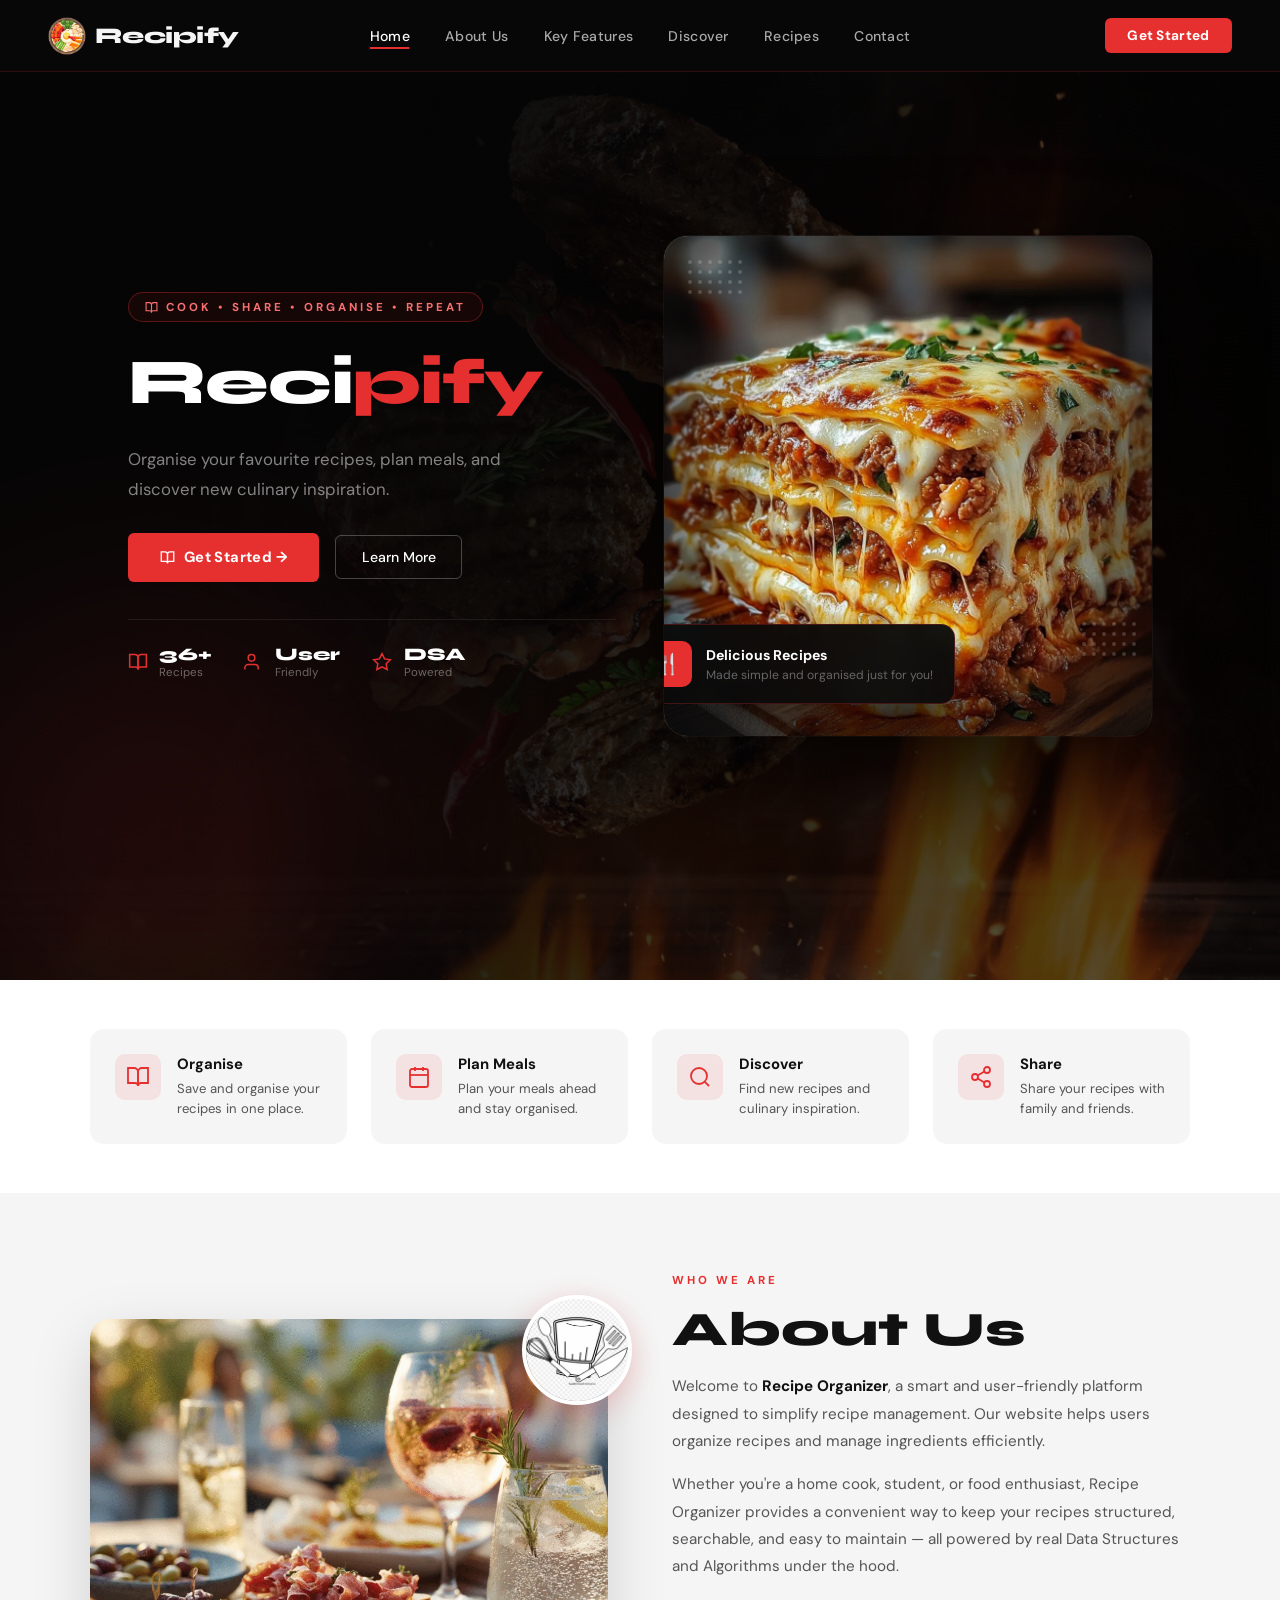
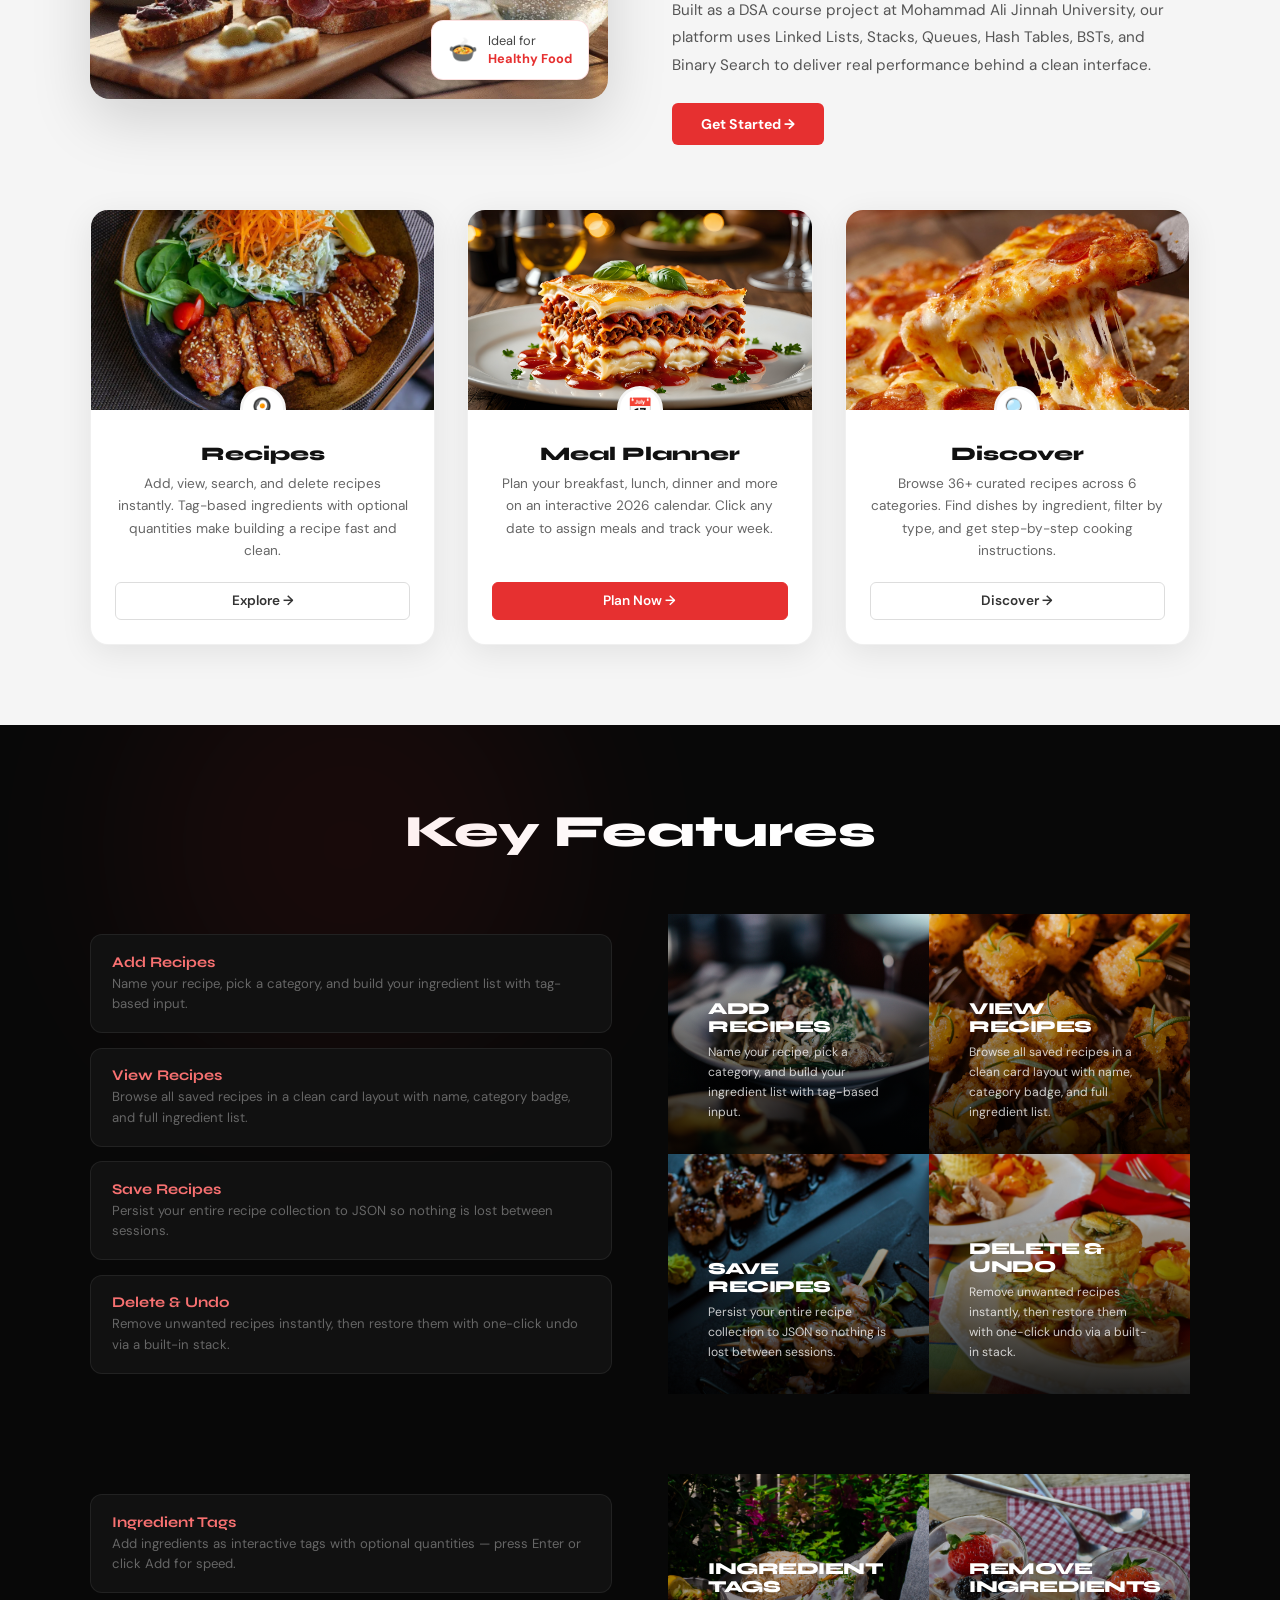
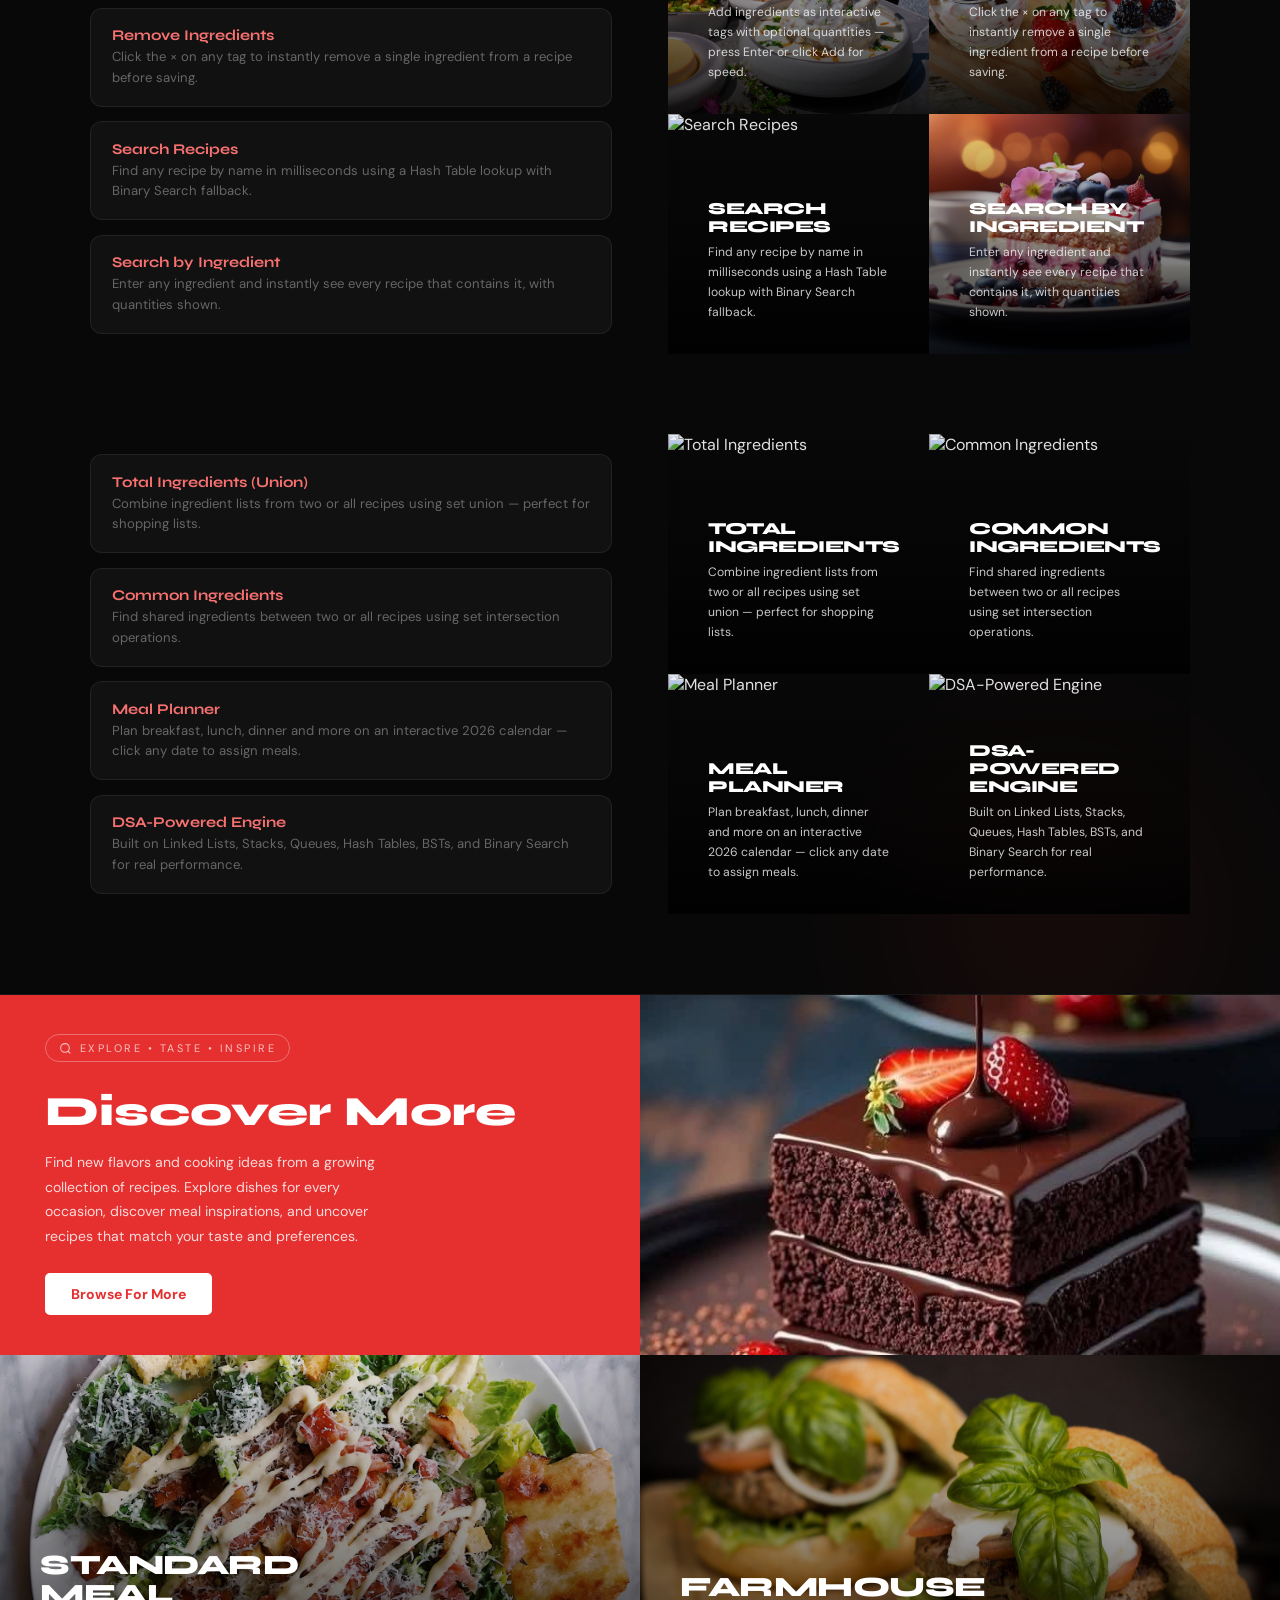
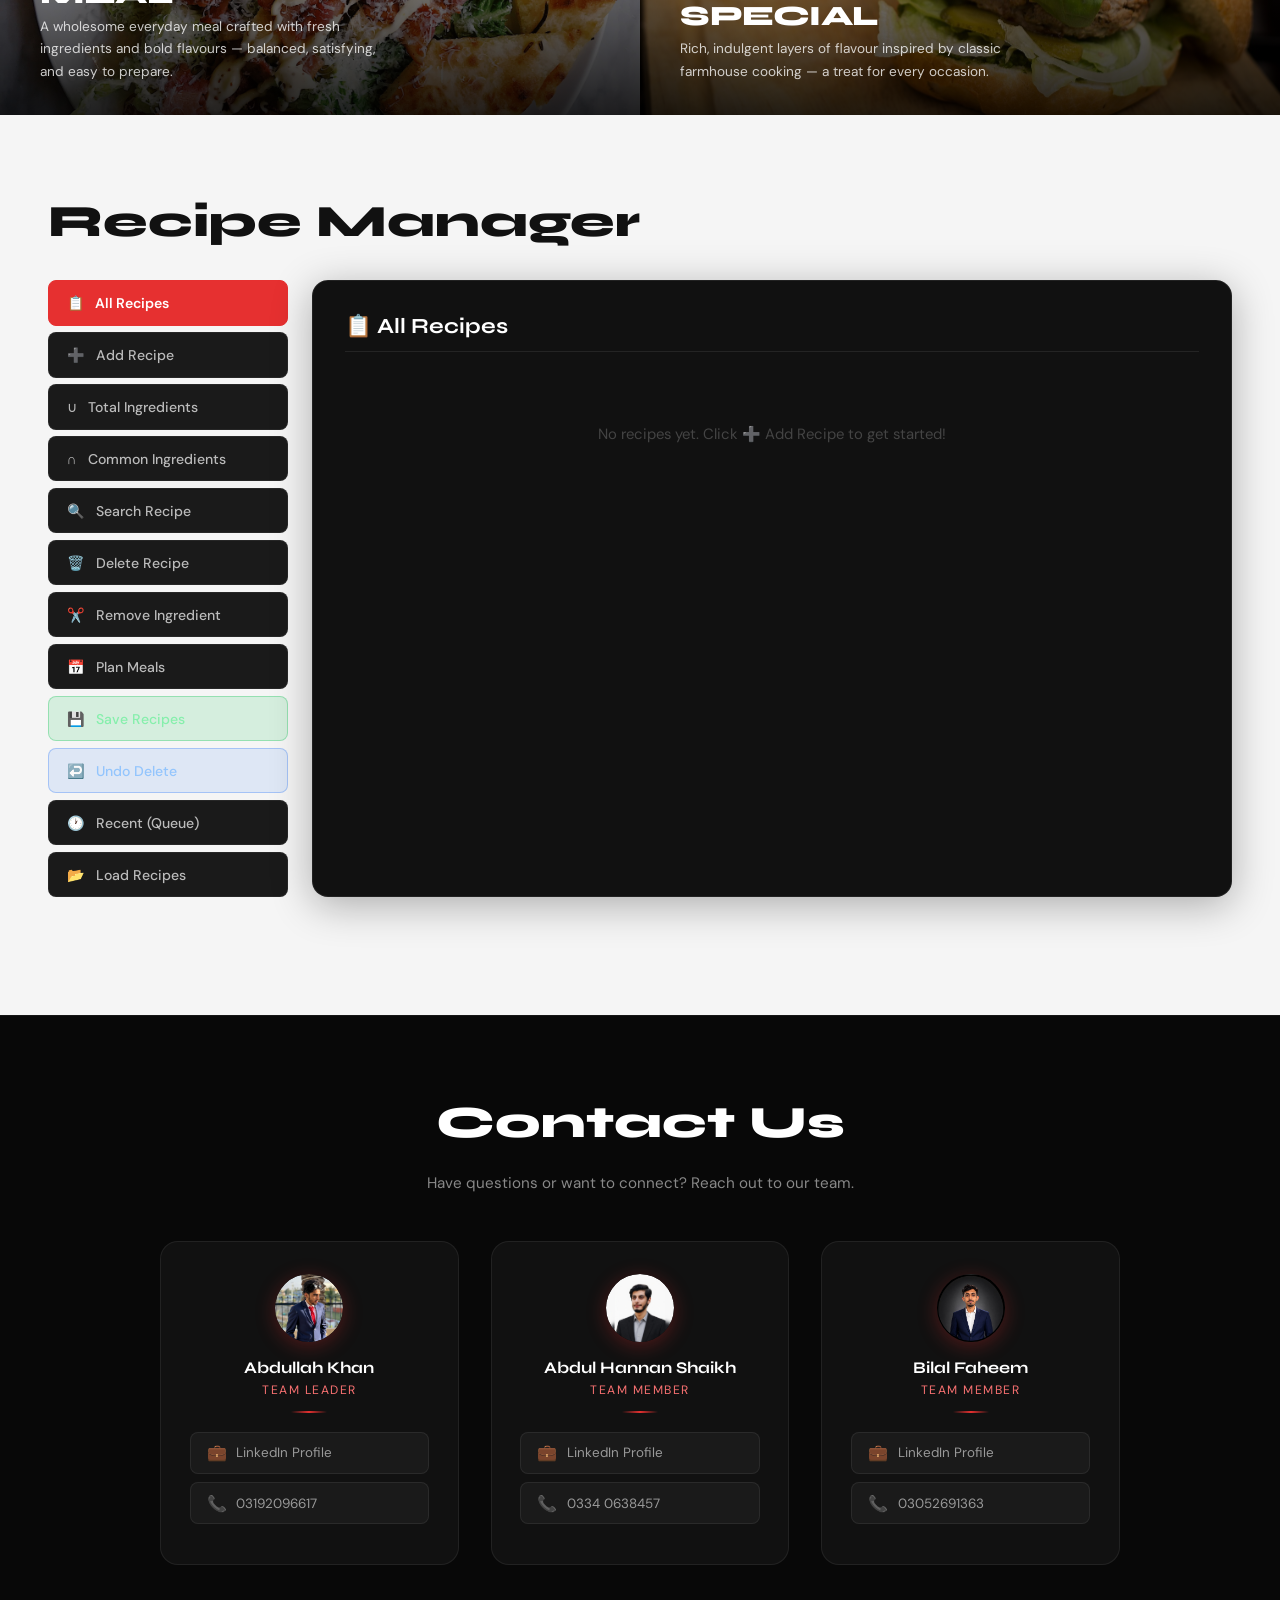
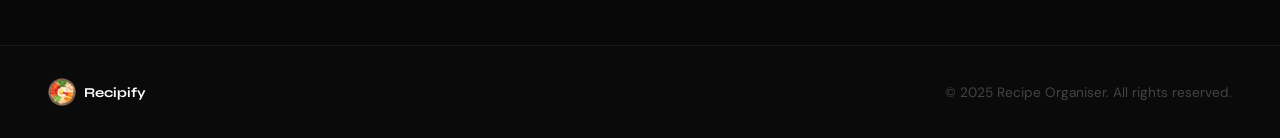
==== commit 80e3c81c: "Update index.html" ====
--- a/index.html
+++ b/index.html
@@ -255,126 +255,120 @@
   <div class="features-row">
     <div class="features-col features-list">
       <div class="feature-card" onclick="openFeatureModal('add')" style="cursor:pointer;">
-        
         <div>
           <div class="feature-title">Add Recipes</div>
           <div class="feature-desc">Name your recipe, pick a category, and build your ingredient list with tag-based input.</div>
         </div>
       </div>
       <div class="feature-card" onclick="openFeatureModal('view')" style="cursor:pointer;">
-        
         <div>
           <div class="feature-title">View Recipes</div>
           <div class="feature-desc">Browse all saved recipes in a clean card layout with name, category badge, and full ingredient list.</div>
         </div>
       </div>
       <div class="feature-card" onclick="openFeatureModal('save')" style="cursor:pointer;">
-        
         <div>
           <div class="feature-title">Save Recipes</div>
           <div class="feature-desc">Persist your entire recipe collection to JSON so nothing is lost between sessions.</div>
         </div>
       </div>
       <div class="feature-card" onclick="openFeatureModal('delete')" style="cursor:pointer;">
-        
-        <div>
-          <div class="feature-title">Delete & Undo</div>
+        <div>
+          <div class="feature-title">Delete &amp; Undo</div>
           <div class="feature-desc">Remove unwanted recipes instantly, then restore them with one-click undo via a built-in stack.</div>
         </div>
       </div>
     </div>
-<div class="features-col features-img-wrap">
-  <div class="feat-photo-grid">
-    <div class="feat-photo-cell">
-      <img src="img_43.jpg" alt="Add Recipes" class="feat-photo-img"/>
-      <div class="feat-photo-caption">
-        <div class="feat-photo-title">Add Recipes</div>
-        <div class="feat-photo-text">Name your recipe, pick a category, and build your ingredient list with tag-based input.</div>
-      </div>
-    </div>
-    <div class="feat-photo-cell">
-      <img src="img_44.jpg" alt="View Recipes" class="feat-photo-img"/>
-      <div class="feat-photo-caption">
-        <div class="feat-photo-title">View Recipes</div>
-        <div class="feat-photo-text">Browse all saved recipes in a clean card layout with name, category badge, and full ingredient list.</div>
-      </div>
-    </div>
-    <div class="feat-photo-cell">
-      <img src="img_45.jpg" alt="Save Recipes" class="feat-photo-img"/>
-      <div class="feat-photo-caption">
-        <div class="feat-photo-title">Save Recipes</div>
-        <div class="feat-photo-text">Persist your entire recipe collection to JSON so nothing is lost between sessions.</div>
-      </div>
-    </div>
-    <div class="feat-photo-cell">
-      <img src="img_46.jpg" alt="Delete & Undo" class="feat-photo-img"/>
-      <div class="feat-photo-caption">
-        <div class="feat-photo-title">Delete &amp; Undo</div>
-        <div class="feat-photo-text">Remove unwanted recipes instantly, then restore them with one-click undo via a built-in stack.</div>
-      </div>
-    </div>
-  </div>
-</div>
+
+    <div class="features-col features-img-wrap" style="padding:0;">
+      <div class="discover-panels" style="grid-template-rows:240px 240px;height:480px;">
+        <div class="disc-panel disc-panel-dark" style="grid-column:1;grid-row:1;">
+          <img src="img 43.jpg" alt="Add Recipes" class="disc-panel-img"/>
+          <div class="disc-panel-overlay">
+            <div class="disc-panel-title" style="font-size:1.05rem;">Add Recipes</div>
+            <p class="disc-panel-desc" style="font-size:0.76rem;">Name your recipe, pick a category, and build your ingredient list with tag-based input.</p>
+          </div>
+        </div>
+        <div class="disc-panel disc-panel-dark" style="grid-column:2;grid-row:1;">
+          <img src="img 44.jpg" alt="View Recipes" class="disc-panel-img"/>
+          <div class="disc-panel-overlay">
+            <div class="disc-panel-title" style="font-size:1.05rem;">View Recipes</div>
+            <p class="disc-panel-desc" style="font-size:0.76rem;">Browse all saved recipes in a clean card layout with name, category badge, and full ingredient list.</p>
+          </div>
+        </div>
+        <div class="disc-panel disc-panel-dark" style="grid-column:1;grid-row:2;">
+          <img src="img 45.jpg" alt="Save Recipes" class="disc-panel-img"/>
+          <div class="disc-panel-overlay">
+            <div class="disc-panel-title" style="font-size:1.05rem;">Save Recipes</div>
+            <p class="disc-panel-desc" style="font-size:0.76rem;">Persist your entire recipe collection to JSON so nothing is lost between sessions.</p>
+          </div>
+        </div>
+        <div class="disc-panel disc-panel-dark" style="grid-column:2;grid-row:2;">
+          <img src="img 46.jpg" alt="Delete &amp; Undo" class="disc-panel-img"/>
+          <div class="disc-panel-overlay">
+            <div class="disc-panel-title" style="font-size:1.05rem;">Delete &amp; Undo</div>
+            <p class="disc-panel-desc" style="font-size:0.76rem;">Remove unwanted recipes instantly, then restore them with one-click undo via a built-in stack.</p>
+          </div>
+        </div>
+      </div>
+    </div>
   </div>
 
   <!-- ROW 2 -->
   <div class="features-row features-row-reverse">
-<div class="features-col features-img-wrap">
-  <div class="feat-photo-grid">
-    <div class="feat-photo-cell">
-      <img src="img_47.jpg" alt="Ingredient Tags" class="feat-photo-img"/>
-      <div class="feat-photo-caption">
-        <div class="feat-photo-title">Ingredient Tags</div>
-        <div class="feat-photo-text">Add ingredients as interactive tags with optional quantities — press Enter or click Add for speed.</div>
-      </div>
-    </div>
-    <div class="feat-photo-cell">
-      <img src="img_48.jpg" alt="Remove Ingredients" class="feat-photo-img"/>
-      <div class="feat-photo-caption">
-        <div class="feat-photo-title">Remove Ingredients</div>
-        <div class="feat-photo-text">Click the × on any tag to instantly remove a single ingredient from a recipe before saving.</div>
-      </div>
-    </div>
-    <div class="feat-photo-cell">
-      <img src="img_49.jpg" alt="Search Recipes" class="feat-photo-img"/>
-      <div class="feat-photo-caption">
-        <div class="feat-photo-title">Search Recipes</div>
-        <div class="feat-photo-text">Find any recipe by name in milliseconds using a Hash Table lookup with Binary Search fallback.</div>
-      </div>
-    </div>
-    <div class="feat-photo-cell">
-      <img src="img_50.jpg" alt="Search by Ingredient" class="feat-photo-img"/>
-      <div class="feat-photo-caption">
-        <div class="feat-photo-title">Search by Ingredient</div>
-        <div class="feat-photo-text">Enter any ingredient and instantly see every recipe that contains it, with quantities shown.</div>
-      </div>
-    </div>
-  </div>
-</div>
+    <div class="features-col features-img-wrap" style="padding:0;">
+      <div class="discover-panels" style="grid-template-rows:240px 240px;height:480px;">
+        <div class="disc-panel disc-panel-dark" style="grid-column:1;grid-row:1;">
+          <img src="img 47.jpg" alt="Ingredient Tags" class="disc-panel-img"/>
+          <div class="disc-panel-overlay">
+            <div class="disc-panel-title" style="font-size:1.05rem;">Ingredient Tags</div>
+            <p class="disc-panel-desc" style="font-size:0.76rem;">Add ingredients as interactive tags with optional quantities — press Enter or click Add for speed.</p>
+          </div>
+        </div>
+        <div class="disc-panel disc-panel-dark" style="grid-column:2;grid-row:1;">
+          <img src="img 48.jpg" alt="Remove Ingredients" class="disc-panel-img"/>
+          <div class="disc-panel-overlay">
+            <div class="disc-panel-title" style="font-size:1.05rem;">Remove Ingredients</div>
+            <p class="disc-panel-desc" style="font-size:0.76rem;">Click the × on any tag to instantly remove a single ingredient from a recipe before saving.</p>
+          </div>
+        </div>
+        <div class="disc-panel disc-panel-dark" style="grid-column:1;grid-row:2;">
+          <img src="img 49.jpg" alt="Search Recipes" class="disc-panel-img"/>
+          <div class="disc-panel-overlay">
+            <div class="disc-panel-title" style="font-size:1.05rem;">Search Recipes</div>
+            <p class="disc-panel-desc" style="font-size:0.76rem;">Find any recipe by name in milliseconds using a Hash Table lookup with Binary Search fallback.</p>
+          </div>
+        </div>
+        <div class="disc-panel disc-panel-dark" style="grid-column:2;grid-row:2;">
+          <img src="img 50.jpg" alt="Search by Ingredient" class="disc-panel-img"/>
+          <div class="disc-panel-overlay">
+            <div class="disc-panel-title" style="font-size:1.05rem;">Search by Ingredient</div>
+            <p class="disc-panel-desc" style="font-size:0.76rem;">Enter any ingredient and instantly see every recipe that contains it, with quantities shown.</p>
+          </div>
+        </div>
+      </div>
+    </div>
+
     <div class="features-col features-list">
       <div class="feature-card" onclick="openFeatureModal('ingredients')" style="cursor:pointer;">
-        
         <div>
           <div class="feature-title">Ingredient Tags</div>
           <div class="feature-desc">Add ingredients as interactive tags with optional quantities — press Enter or click Add for speed.</div>
         </div>
       </div>
       <div class="feature-card" onclick="openFeatureModal('removeIng')" style="cursor:pointer;">
-        
         <div>
           <div class="feature-title">Remove Ingredients</div>
           <div class="feature-desc">Click the × on any tag to instantly remove a single ingredient from a recipe before saving.</div>
         </div>
       </div>
       <div class="feature-card" onclick="openFeatureModal('searchRecipe')" style="cursor:pointer;">
-        
         <div>
           <div class="feature-title">Search Recipes</div>
           <div class="feature-desc">Find any recipe by name in milliseconds using a Hash Table lookup with Binary Search fallback.</div>
         </div>
       </div>
       <div class="feature-card" onclick="openFeatureModal('searchIng')" style="cursor:pointer;">
-        
         <div>
           <div class="feature-title">Search by Ingredient</div>
           <div class="feature-desc">Enter any ingredient and instantly see every recipe that contains it, with quantities shown.</div>
@@ -387,76 +381,65 @@
   <div class="features-row">
     <div class="features-col features-list">
       <div class="feature-card" onclick="openFeatureModal('union')" style="cursor:pointer;">
-        
         <div>
           <div class="feature-title">Total Ingredients (Union)</div>
           <div class="feature-desc">Combine ingredient lists from two or all recipes using set union — perfect for shopping lists.</div>
         </div>
       </div>
       <div class="feature-card" onclick="openFeatureModal('intersection')" style="cursor:pointer;">
-        
         <div>
           <div class="feature-title">Common Ingredients</div>
           <div class="feature-desc">Find shared ingredients between two or all recipes using set intersection operations.</div>
         </div>
       </div>
       <div class="feature-card" onclick="openFeatureModal('mealplan')" style="cursor:pointer;">
-        
         <div>
           <div class="feature-title">Meal Planner</div>
           <div class="feature-desc">Plan breakfast, lunch, dinner and more on an interactive 2026 calendar — click any date to assign meals.</div>
         </div>
       </div>
       <div class="feature-card" onclick="openFeatureModal('dsa')" style="cursor:pointer;">
-        
         <div>
           <div class="feature-title">DSA-Powered Engine</div>
           <div class="feature-desc">Built on Linked Lists, Stacks, Queues, Hash Tables, BSTs, and Binary Search for real performance.</div>
         </div>
       </div>
     </div>
-<div class="features-col features-img-wrap">
-  <div class="feat-photo-grid">
-    <div class="feat-photo-cell">
-      <img src="img_51.jpg" alt="Total Ingredients" class="feat-photo-img"/>
-      <div class="feat-photo-caption">
-        <div class="feat-photo-title">Total Ingredients (Union)</div>
-        <div class="feat-photo-text">Combine ingredient lists from two or all recipes using set union — perfect for shopping lists.</div>
-      </div>
-    </div>
-    <div class="feat-photo-cell">
-      <img src="img_52.jpg" alt="Common Ingredients" class="feat-photo-img"/>
-      <div class="feat-photo-caption">
-        <div class="feat-photo-title">Common Ingredients</div>
-        <div class="feat-photo-text">Find shared ingredients between two or all recipes using set intersection operations.</div>
-      </div>
-    </div>
-    <div class="feat-photo-cell">
-      <img src="img_53.jpg" alt="Meal Planner" class="feat-photo-img"/>
-      <div class="feat-photo-caption">
-        <div class="feat-photo-title">Meal Planner</div>
-        <div class="feat-photo-text">Plan breakfast, lunch, dinner and more on an interactive 2026 calendar — click any date to assign meals.</div>
-      </div>
-    </div>
-    <div class="feat-photo-cell">
-      <img src="img_54.jpg" alt="DSA-Powered Engine" class="feat-photo-img"/>
-      <div class="feat-photo-caption">
-        <div class="feat-photo-title">DSA-Powered Engine</div>
-        <div class="feat-photo-text">Built on Linked Lists, Stacks, Queues, Hash Tables, BSTs, and Binary Search for real performance.</div>
-      </div>
-    </div>
-  </div>
-</div>
+
+    <div class="features-col features-img-wrap" style="padding:0;">
+      <div class="discover-panels" style="grid-template-rows:240px 240px;height:480px;">
+        <div class="disc-panel disc-panel-dark" style="grid-column:1;grid-row:1;">
+          <img src="img_51.jpg" alt="Total Ingredients" class="disc-panel-img"/>
+          <div class="disc-panel-overlay">
+            <div class="disc-panel-title" style="font-size:1.05rem;">Total Ingredients</div>
+            <p class="disc-panel-desc" style="font-size:0.76rem;">Combine ingredient lists from two or all recipes using set union — perfect for shopping lists.</p>
+          </div>
+        </div>
+        <div class="disc-panel disc-panel-dark" style="grid-column:2;grid-row:1;">
+          <img src="img_52.jpg" alt="Common Ingredients" class="disc-panel-img"/>
+          <div class="disc-panel-overlay">
+            <div class="disc-panel-title" style="font-size:1.05rem;">Common Ingredients</div>
+            <p class="disc-panel-desc" style="font-size:0.76rem;">Find shared ingredients between two or all recipes using set intersection operations.</p>
+          </div>
+        </div>
+        <div class="disc-panel disc-panel-dark" style="grid-column:1;grid-row:2;">
+          <img src="img_53.jpg" alt="Meal Planner" class="disc-panel-img"/>
+          <div class="disc-panel-overlay">
+            <div class="disc-panel-title" style="font-size:1.05rem;">Meal Planner</div>
+            <p class="disc-panel-desc" style="font-size:0.76rem;">Plan breakfast, lunch, dinner and more on an interactive 2026 calendar — click any date to assign meals.</p>
+          </div>
+        </div>
+        <div class="disc-panel disc-panel-dark" style="grid-column:2;grid-row:2;">
+          <img src="img_54.jpg" alt="DSA-Powered Engine" class="disc-panel-img"/>
+          <div class="disc-panel-overlay">
+            <div class="disc-panel-title" style="font-size:1.05rem;">DSA-Powered Engine</div>
+            <p class="disc-panel-desc" style="font-size:0.76rem;">Built on Linked Lists, Stacks, Queues, Hash Tables, BSTs, and Binary Search for real performance.</p>
+          </div>
+        </div>
+      </div>
+    </div>
   </div>
 </section>
-
-<!-- ── FEATURE DETAIL MODAL ── -->
-<div id="fd-modal" class="fd-overlay hidden" onclick="closeFeatureModal()">
-  <div class="fd-box" onclick="event.stopPropagation()">
-    <button class="fd-close" onclick="closeFeatureModal()">✕</button>
-    <div id="fd-content"></div>
-  </div>
-</div>
 
 <!-- ══════════════════════════════════════
     Discover More
--- a/style.css
+++ b/style.css
@@ -1497,3 +1497,74 @@
     grid-row: auto;
   }
 }
+
+/* ── FEATURES PHOTO GRID (discover-style 2×2) ── */
+.feat-photo-grid {
+  display: grid;
+  grid-template-columns: 1fr 1fr;
+  grid-template-rows: 1fr 1fr;
+  width: 100%;
+  height: 100%;
+  min-height: 480px;
+  gap: 0;
+}
+
+.feat-photo-cell {
+  position: relative;
+  overflow: hidden;
+  cursor: pointer;
+}
+
+.feat-photo-img {
+  width: 100%;
+  height: 100%;
+  object-fit: cover;
+  display: block;
+  transition: transform 0.45s ease;
+}
+
+.feat-photo-cell:hover .feat-photo-img {
+  transform: scale(1.07);
+}
+
+.feat-photo-caption {
+  position: absolute;
+  bottom: 0;
+  left: 0;
+  right: 0;
+  background: rgba(15, 15, 15, 0.78);
+  backdrop-filter: blur(4px);
+  padding: 0.7rem 0.9rem 0.75rem;
+  transform: translateY(100%);
+  transition: transform 0.35s ease;
+}
+
+.feat-photo-cell:hover .feat-photo-caption {
+  transform: translateY(0);
+}
+
+.feat-photo-title {
+  font-family: 'Syne', sans-serif;
+  font-size: 0.88rem;
+  font-weight: 700;
+  color: #e8333a;
+  margin-bottom: 0.25rem;
+  text-transform: uppercase;
+  letter-spacing: 0.03em;
+}
+
+.feat-photo-text {
+  font-family: 'DM Sans', sans-serif;
+  font-size: 0.76rem;
+  color: #ddd;
+  line-height: 1.4;
+}
+
+@media (max-width: 768px) {
+  .feat-photo-grid {
+    min-height: 320px;
+  }
+  .feat-photo-caption {
+    transform: translateY(0);
+  }
+}
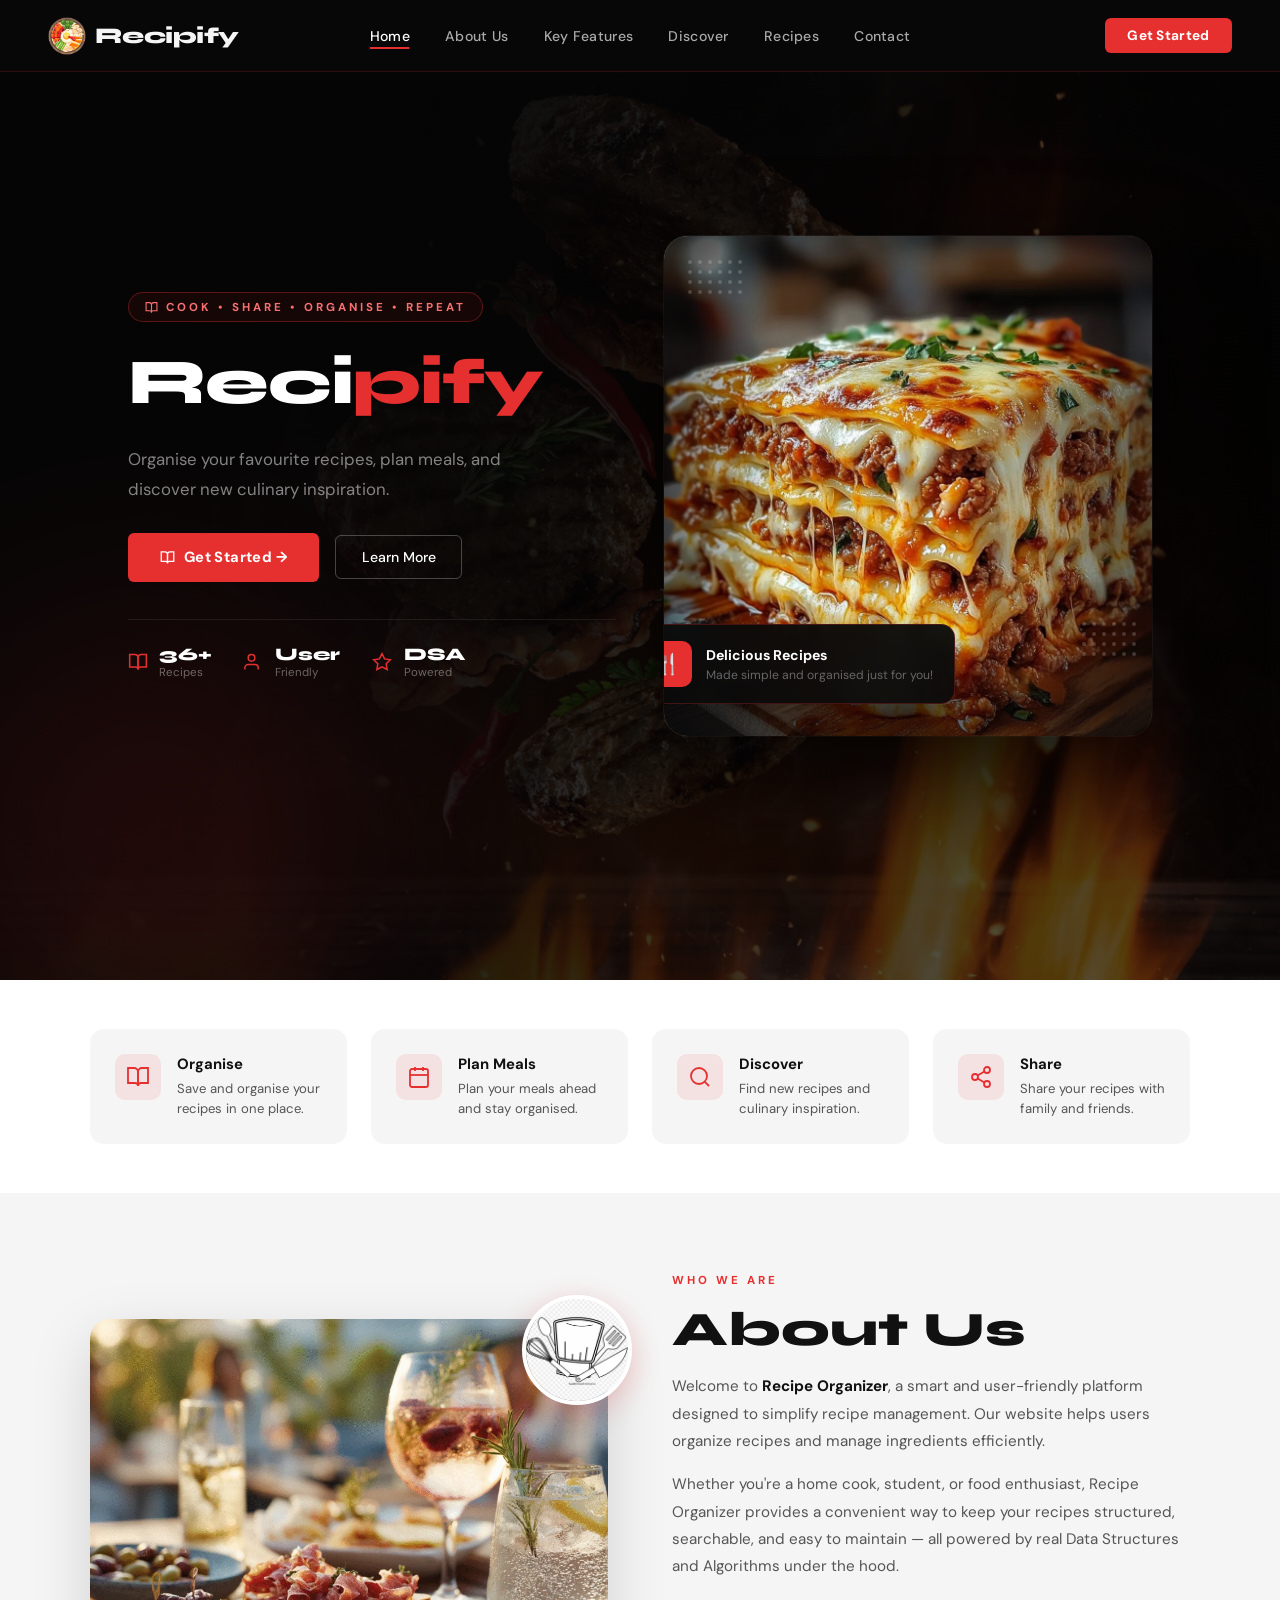
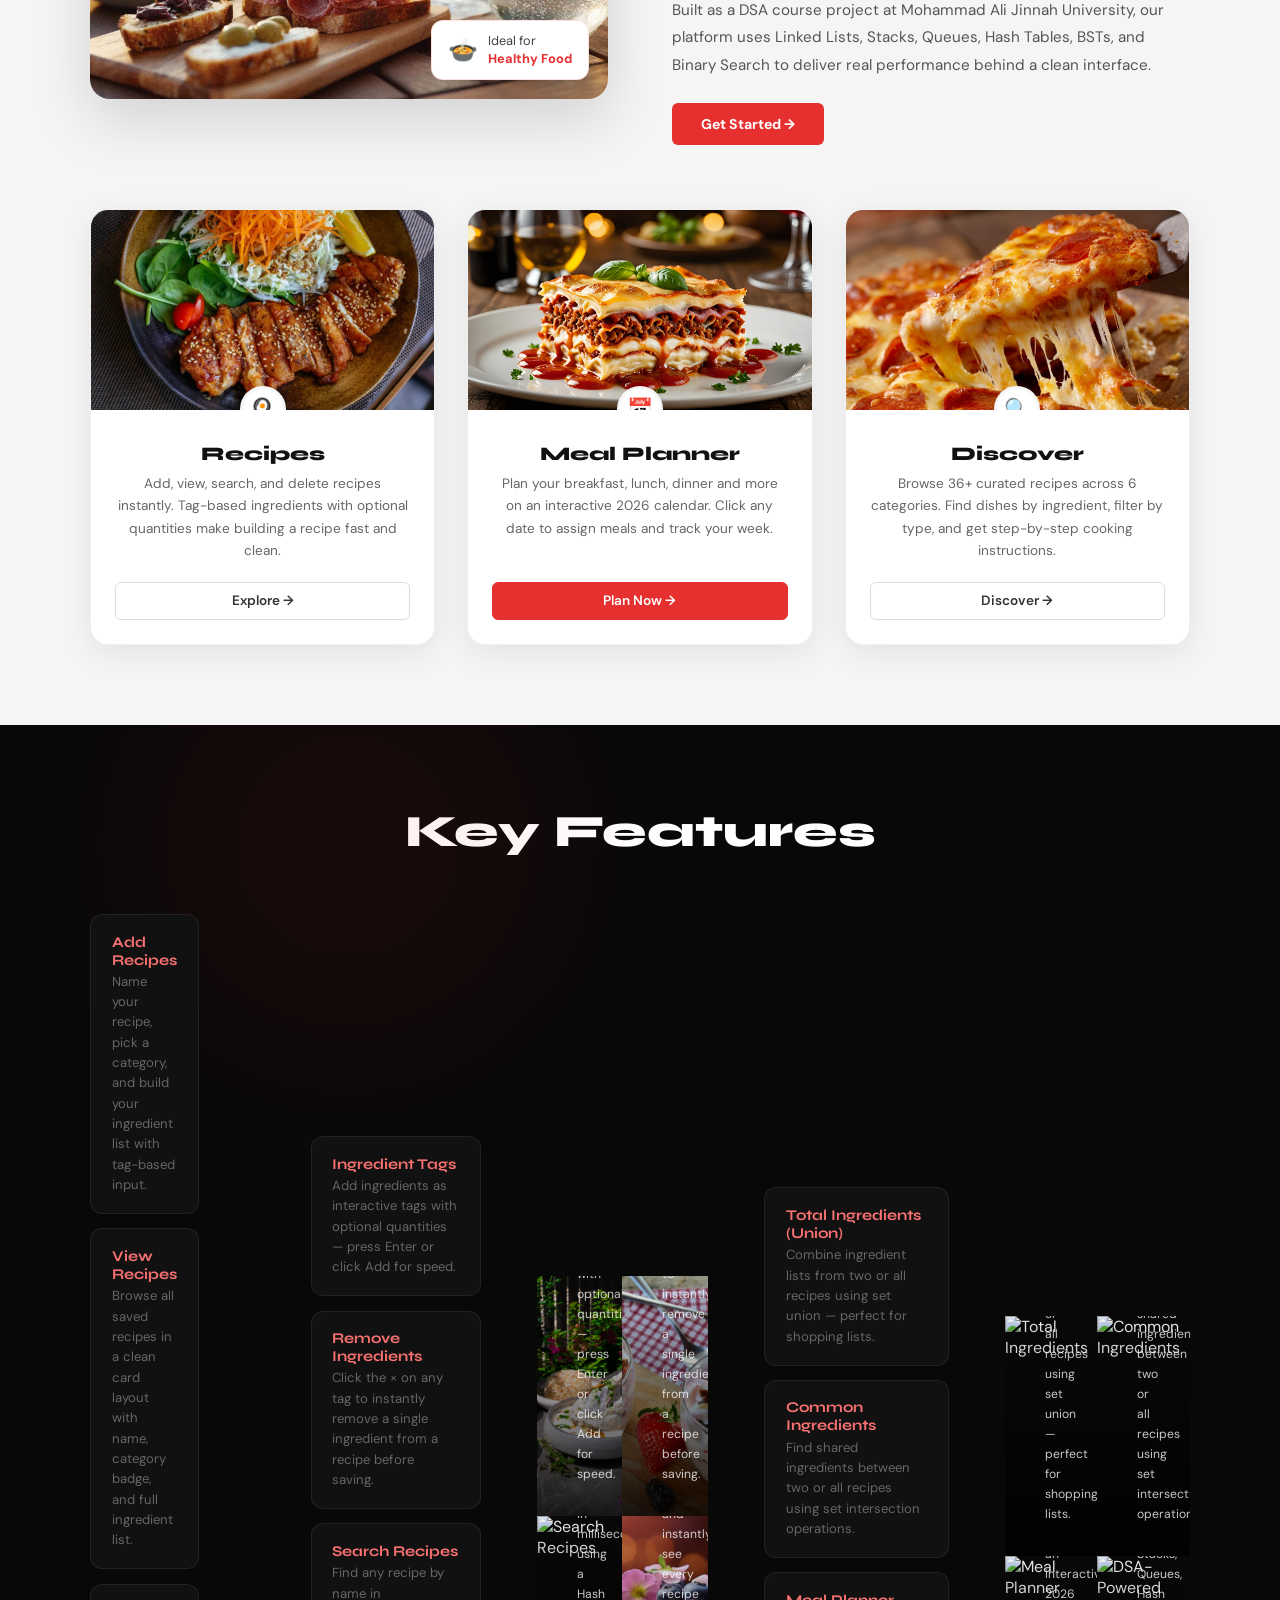
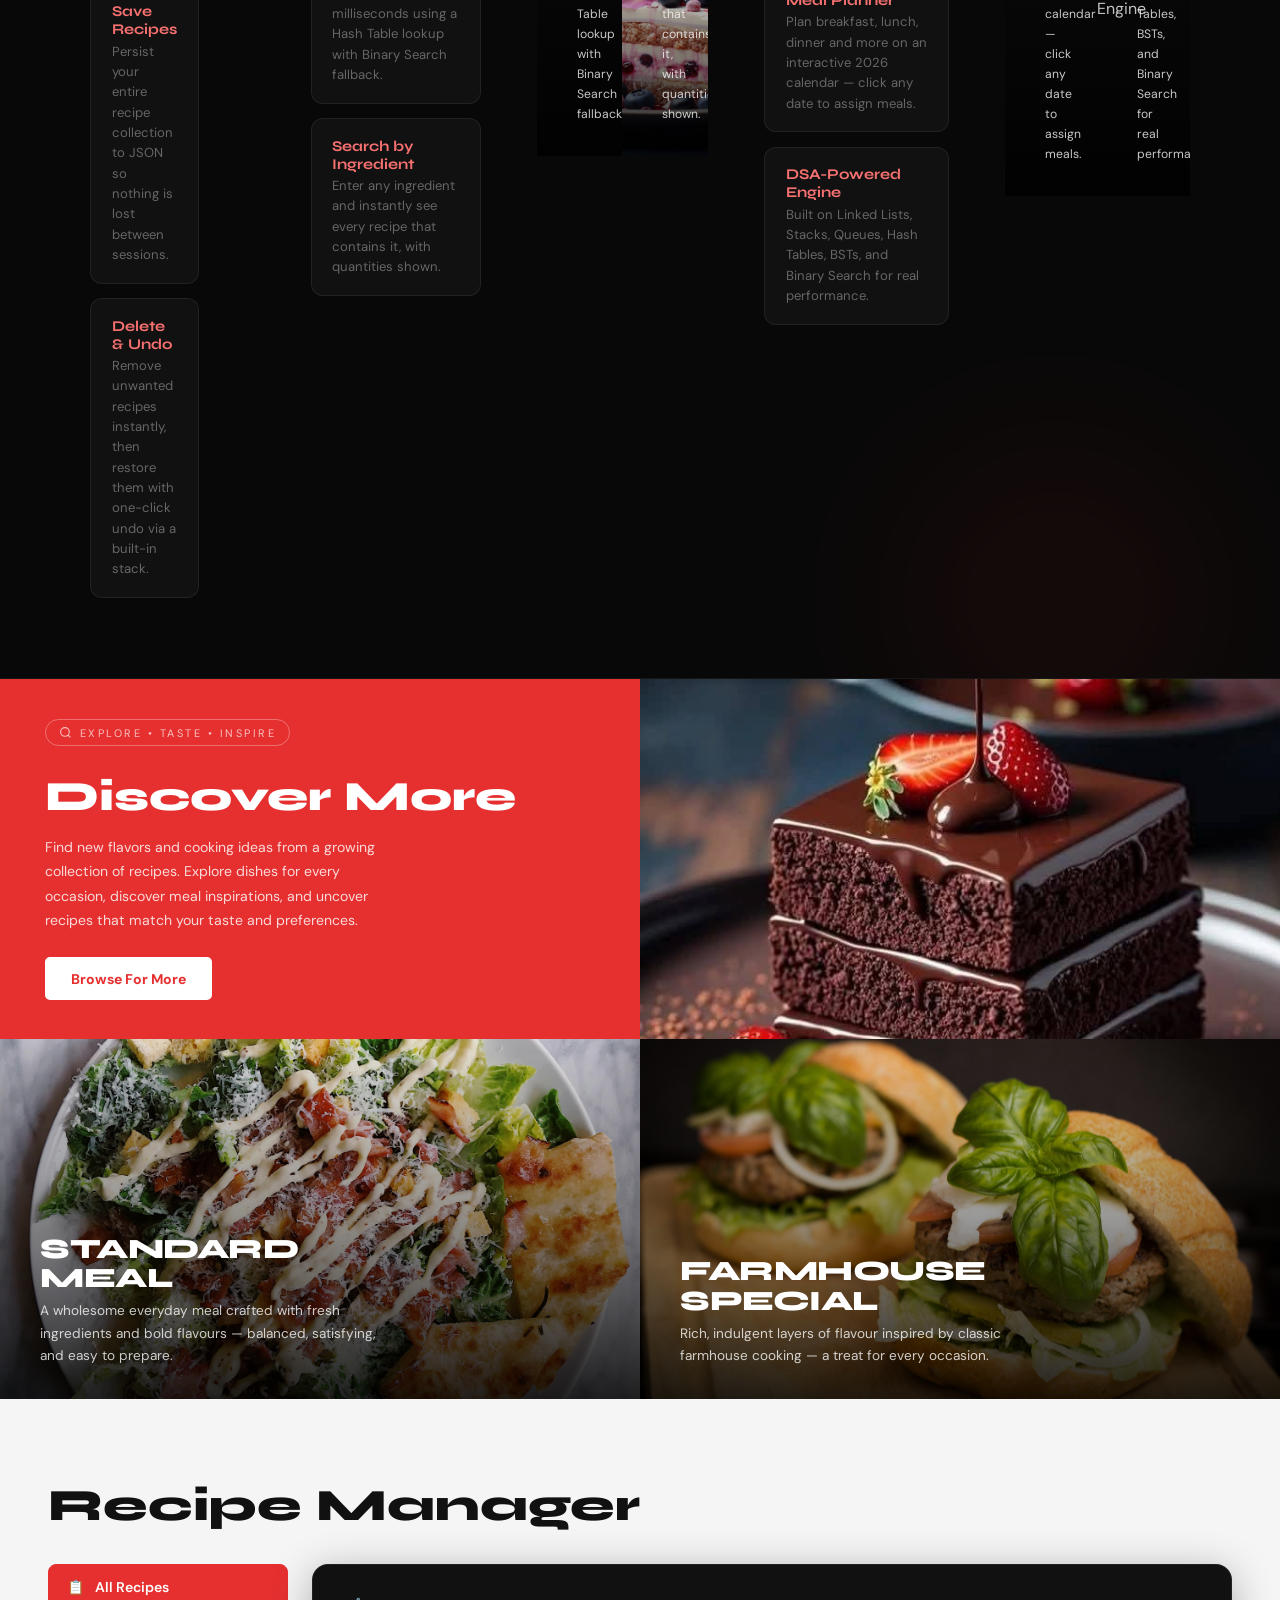
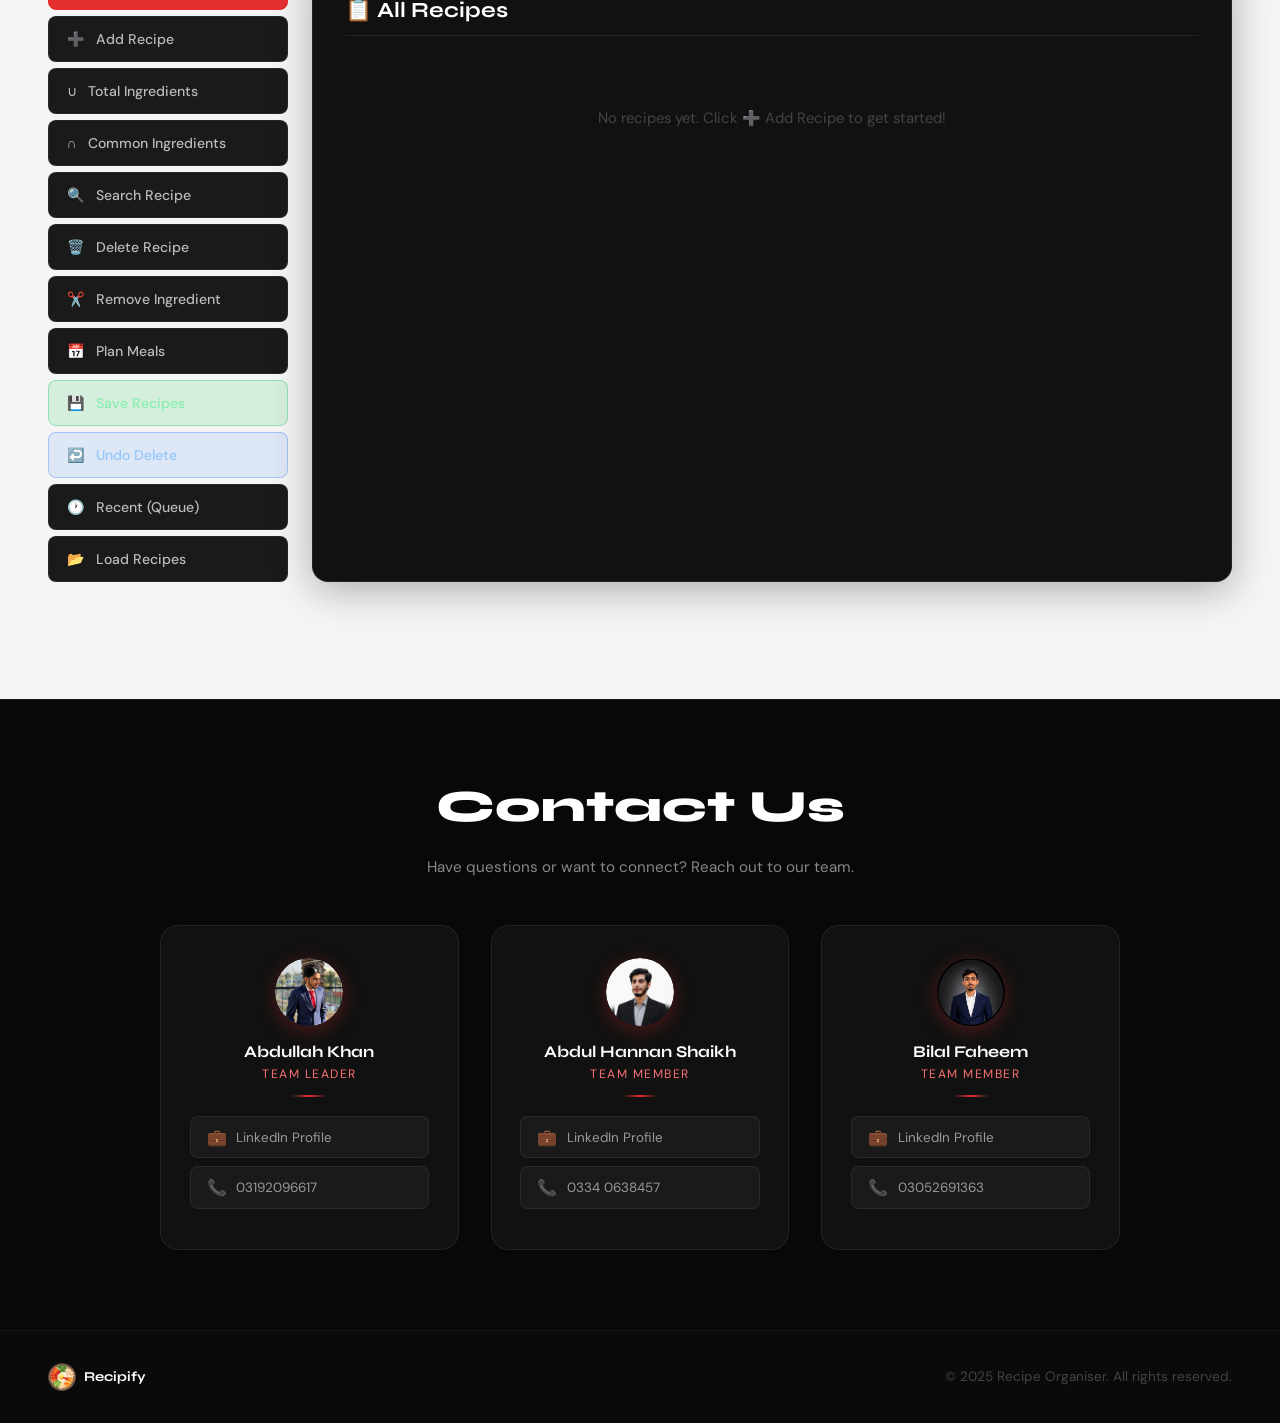
==== commit e708e200: "Update index.html" ====
--- a/index.html
+++ b/index.html
@@ -280,40 +280,43 @@
       </div>
     </div>
 
-    <div class="features-col features-img-wrap" style="padding:0;">
-      <div class="discover-panels" style="grid-template-rows:240px 240px;height:480px;">
-        <div class="disc-panel disc-panel-dark" style="grid-column:1;grid-row:1;">
-          <img src="img 43.jpg" alt="Add Recipes" class="disc-panel-img"/>
-          <div class="disc-panel-overlay">
-            <div class="disc-panel-title" style="font-size:1.05rem;">Add Recipes</div>
-            <p class="disc-panel-desc" style="font-size:0.76rem;">Name your recipe, pick a category, and build your ingredient list with tag-based input.</p>
-          </div>
-        </div>
-        <div class="disc-panel disc-panel-dark" style="grid-column:2;grid-row:1;">
-          <img src="img 44.jpg" alt="View Recipes" class="disc-panel-img"/>
-          <div class="disc-panel-overlay">
-            <div class="disc-panel-title" style="font-size:1.05rem;">View Recipes</div>
-            <p class="disc-panel-desc" style="font-size:0.76rem;">Browse all saved recipes in a clean card layout with name, category badge, and full ingredient list.</p>
-          </div>
-        </div>
-        <div class="disc-panel disc-panel-dark" style="grid-column:1;grid-row:2;">
-          <img src="img 45.jpg" alt="Save Recipes" class="disc-panel-img"/>
-          <div class="disc-panel-overlay">
-            <div class="disc-panel-title" style="font-size:1.05rem;">Save Recipes</div>
-            <p class="disc-panel-desc" style="font-size:0.76rem;">Persist your entire recipe collection to JSON so nothing is lost between sessions.</p>
-          </div>
-        </div>
-        <div class="disc-panel disc-panel-dark" style="grid-column:2;grid-row:2;">
-          <img src="img 46.jpg" alt="Delete &amp; Undo" class="disc-panel-img"/>
-          <div class="disc-panel-overlay">
-            <div class="disc-panel-title" style="font-size:1.05rem;">Delete &amp; Undo</div>
-            <p class="disc-panel-desc" style="font-size:0.76rem;">Remove unwanted recipes instantly, then restore them with one-click undo via a built-in stack.</p>
-          </div>
-        </div>
-      </div>
-    </div>
-  </div>
-
+   <div class="features-col features-img-wrap" style="padding:0;overflow:hidden;min-height:480px;">
+  <div style="display:grid;grid-template-columns:1fr 1fr;grid-template-rows:240px 240px;width:100%;height:480px;">
+    
+    <div class="disc-panel disc-panel-dark">
+      <img src="img_43.jpg" alt="Add Recipes" class="disc-panel-img"/>
+      <div class="disc-panel-overlay">
+        <div class="disc-panel-title" style="font-size:1.05rem;">Add Recipes</div>
+        <p class="disc-panel-desc" style="font-size:0.76rem;">Name your recipe, pick a category, and build your ingredient list with tag-based input.</p>
+      </div>
+    </div>
+
+    <div class="disc-panel disc-panel-dark">
+      <img src="img_44.jpg" alt="View Recipes" class="disc-panel-img"/>
+      <div class="disc-panel-overlay">
+        <div class="disc-panel-title" style="font-size:1.05rem;">View Recipes</div>
+        <p class="disc-panel-desc" style="font-size:0.76rem;">Browse all saved recipes in a clean card layout with name, category badge, and full ingredient list.</p>
+      </div>
+    </div>
+
+    <div class="disc-panel disc-panel-dark">
+      <img src="img_45.jpg" alt="Save Recipes" class="disc-panel-img"/>
+      <div class="disc-panel-overlay">
+        <div class="disc-panel-title" style="font-size:1.05rem;">Save Recipes</div>
+        <p class="disc-panel-desc" style="font-size:0.76rem;">Persist your entire recipe collection to JSON so nothing is lost between sessions.</p>
+      </div>
+    </div>
+
+    <div class="disc-panel disc-panel-dark">
+      <img src="img_46.jpg" alt="Delete &amp; Undo" class="disc-panel-img"/>
+      <div class="disc-panel-overlay">
+        <div class="disc-panel-title" style="font-size:1.05rem;">Delete &amp; Undo</div>
+        <p class="disc-panel-desc" style="font-size:0.76rem;">Remove unwanted recipes instantly, then restore them with one-click undo via a built-in stack.</p>
+      </div>
+    </div>
+
+  </div>
+</div>
   <!-- ROW 2 -->
   <div class="features-row features-row-reverse">
     <div class="features-col features-img-wrap" style="padding:0;">
--- a/style.css
+++ b/style.css
@@ -1568,3 +1568,19 @@
     transform: translateY(0);
   }
 }
+/* ── FEATURES FULL-WIDTH PHOTO GRID ── */
+.features-img-wrap .discover-panels {
+  width: 100%;
+  height: 480px;
+  grid-template-rows: 240px 240px;
+}
+
+/* Ensure nested discover-panels don't inherit max-width constraints */
+#features .features-row {
+  overflow: visible;
+}
+
+#features .features-col.features-img-wrap {
+  padding: 0 !important;
+  overflow: hidden;
+}
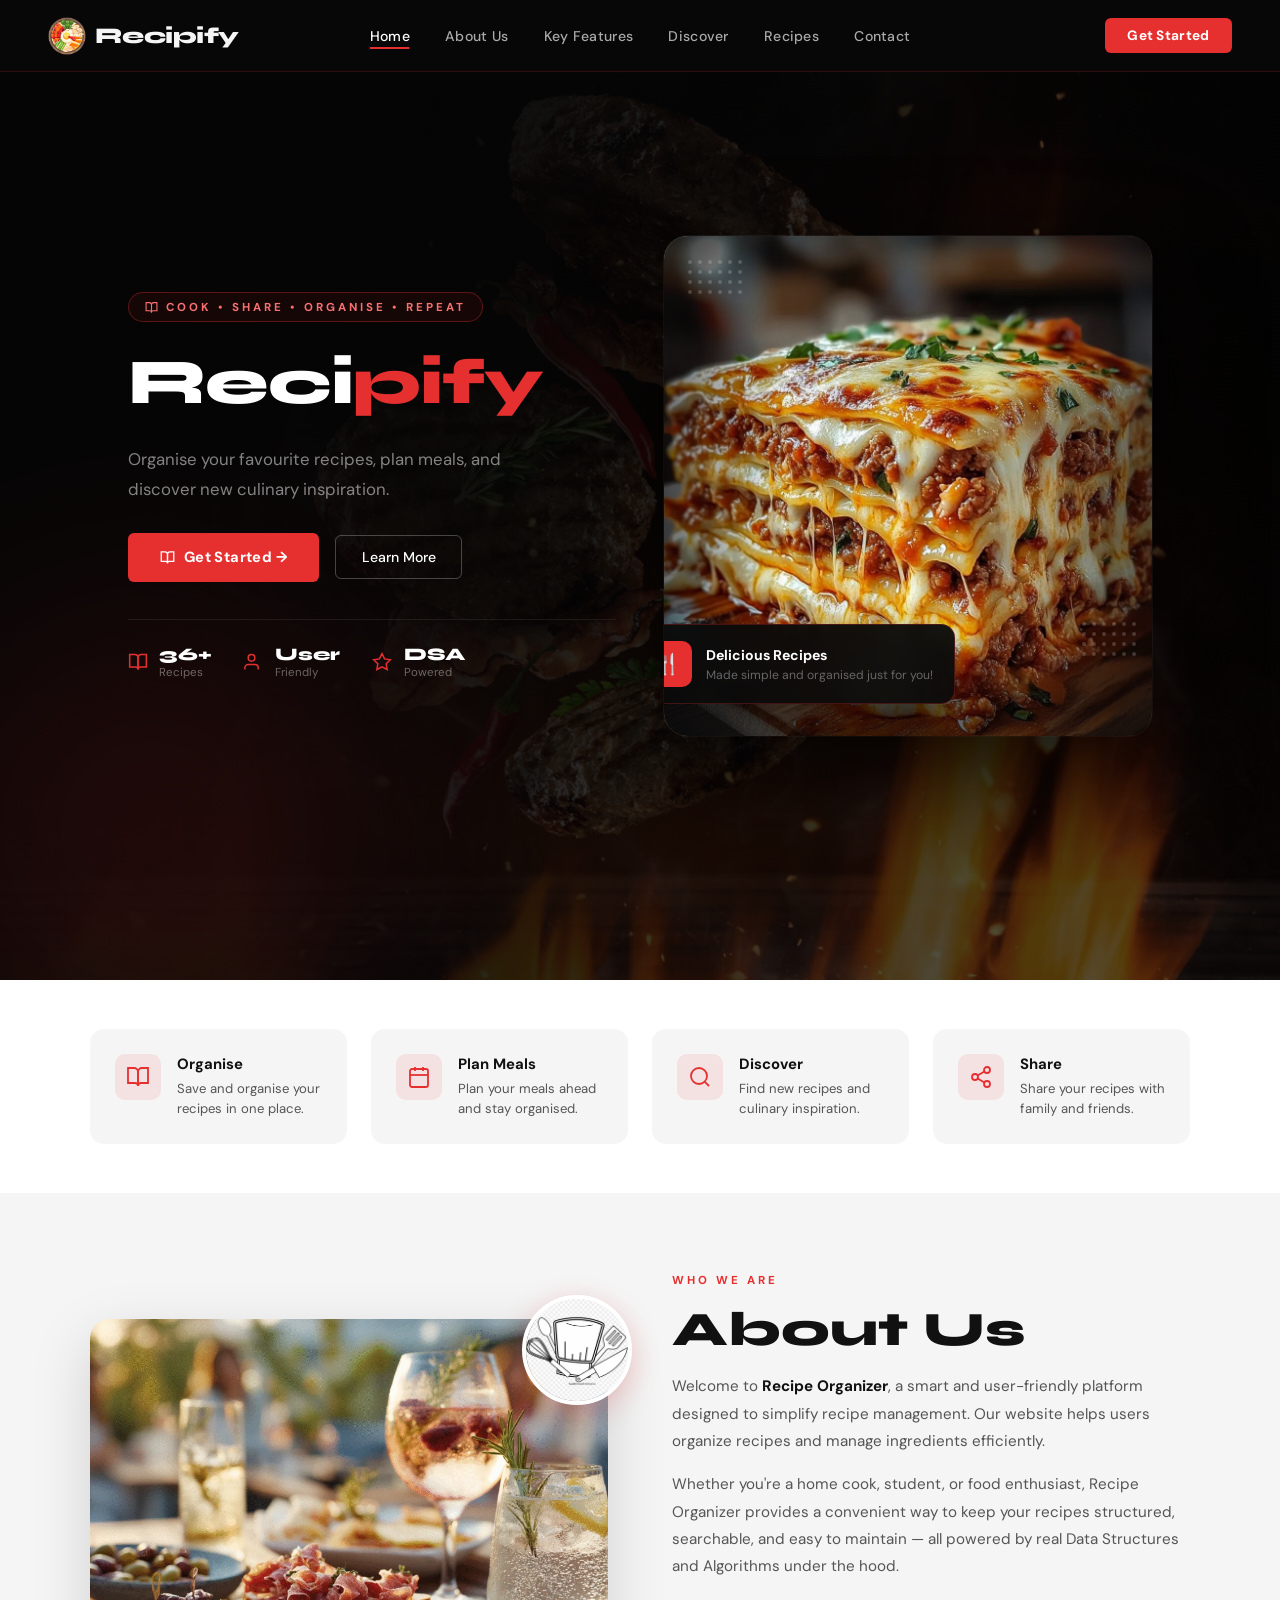
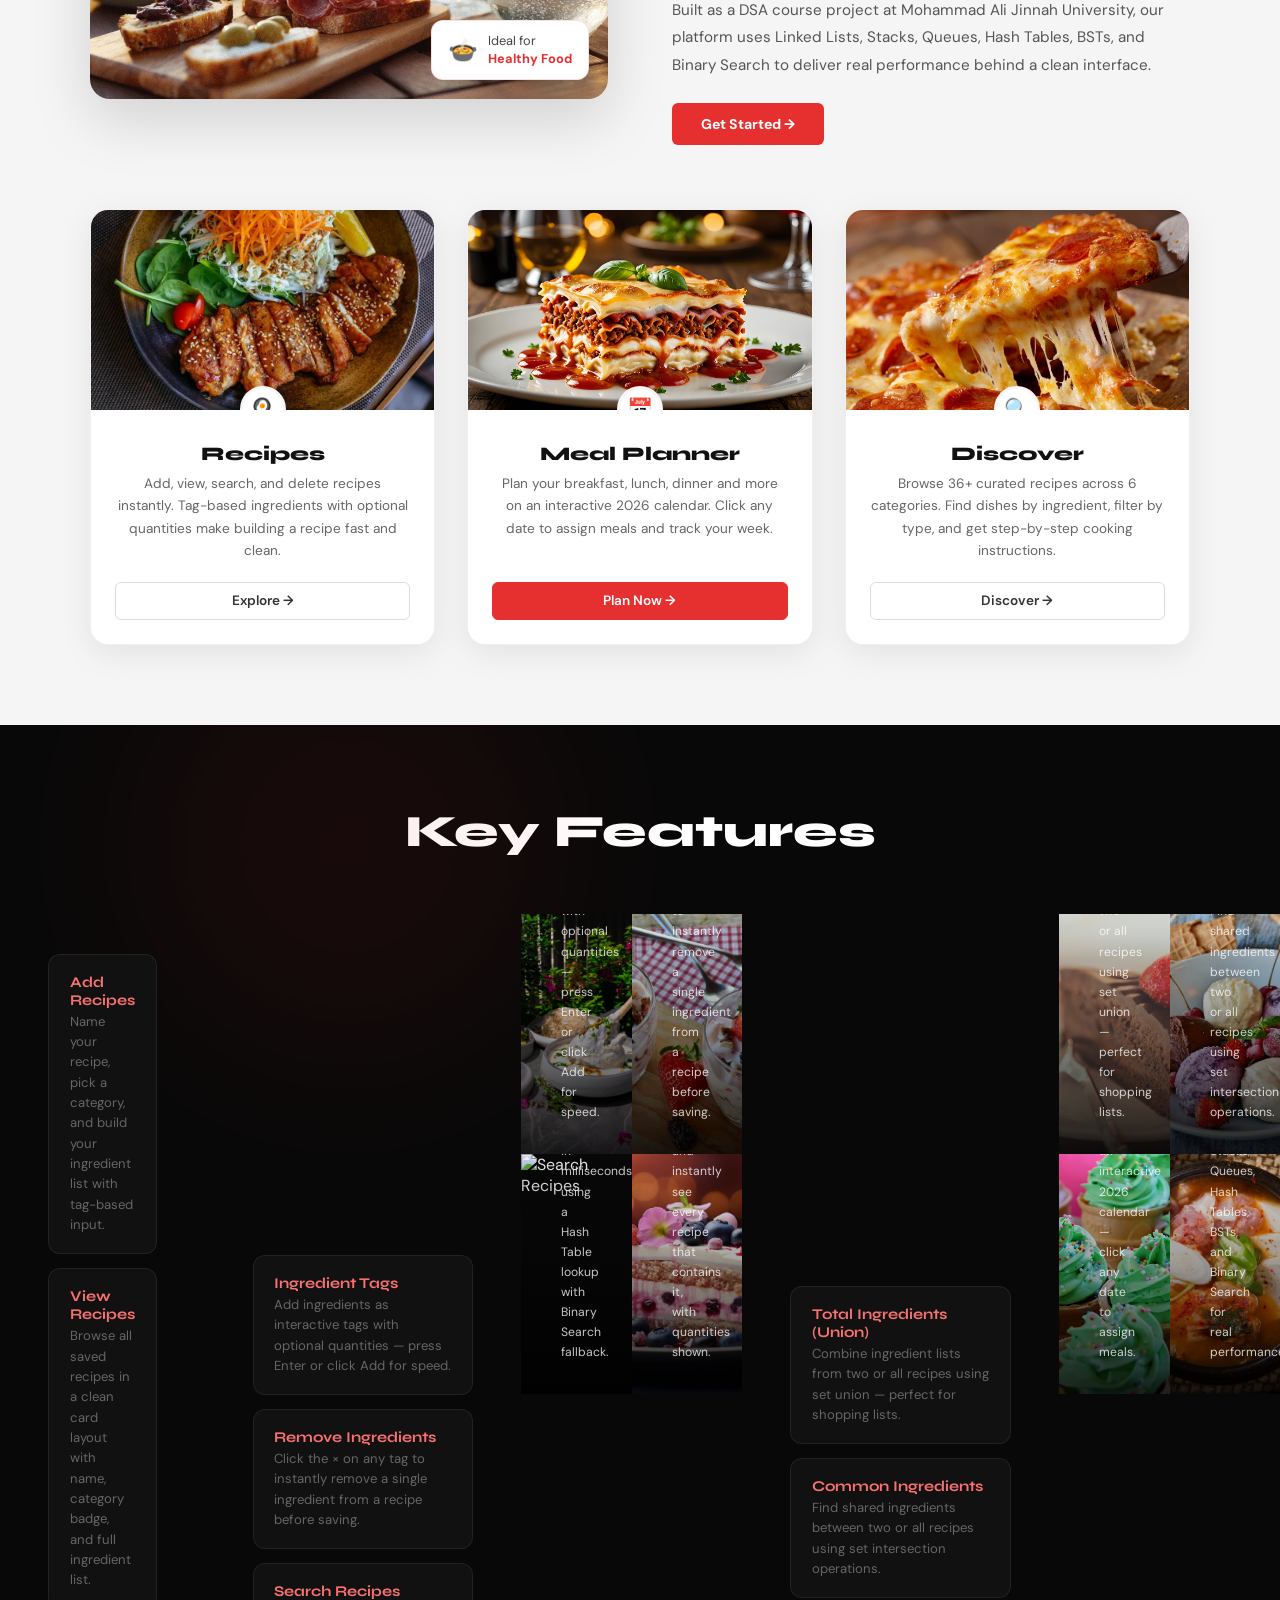
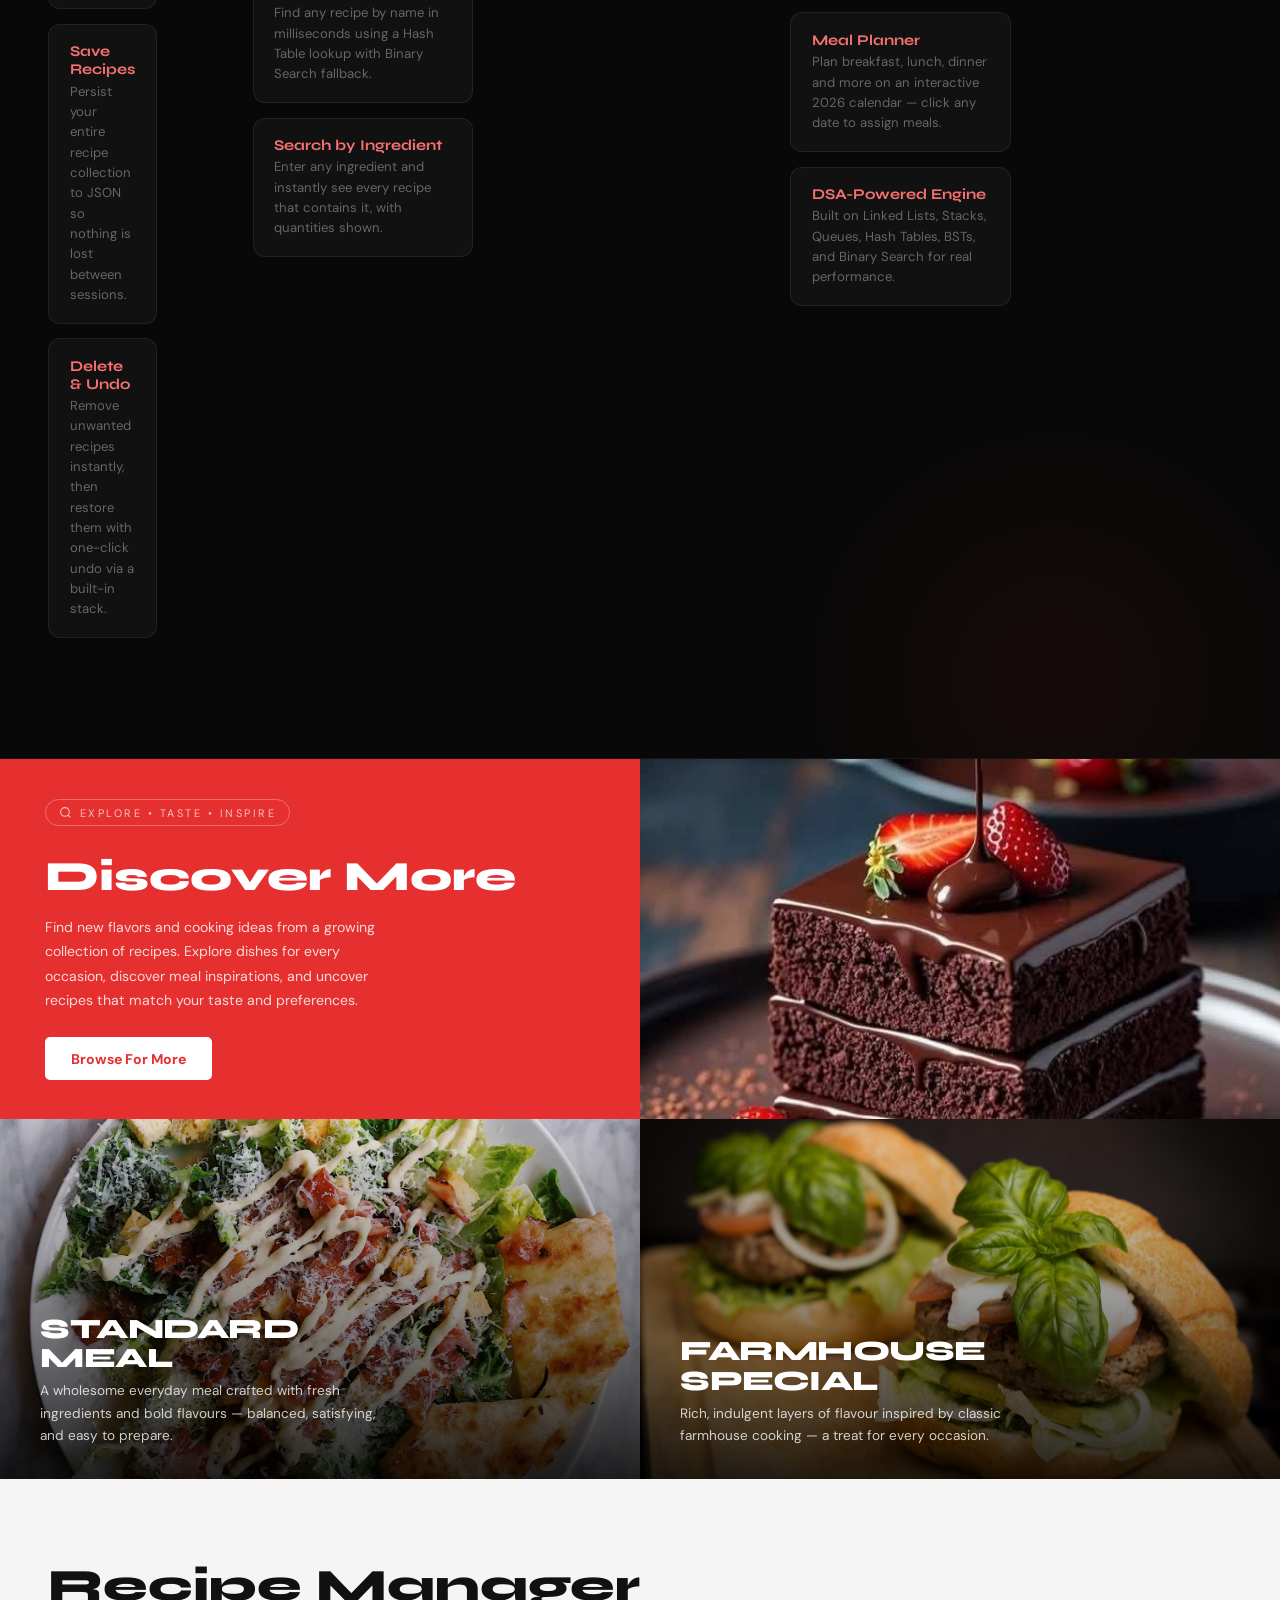
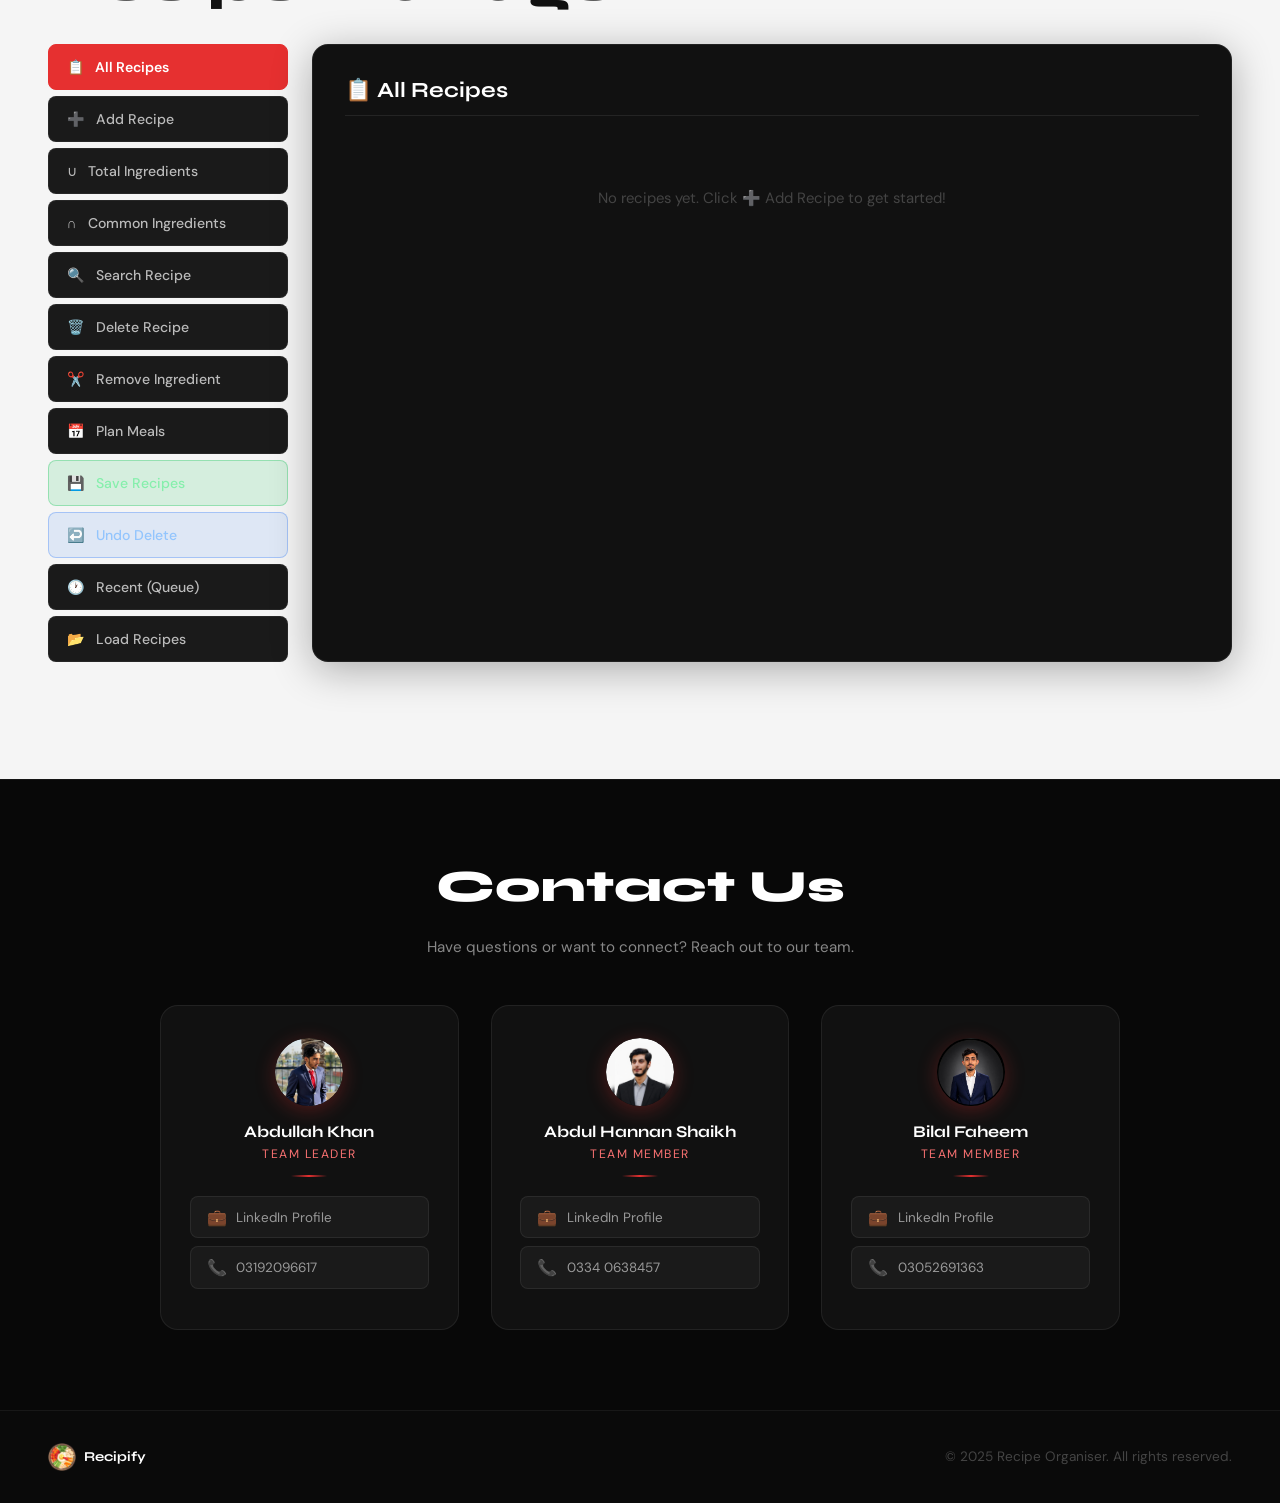
==== commit 63692214: "Update index.html" ====
--- a/index.html
+++ b/index.html
@@ -284,7 +284,7 @@
   <div style="display:grid;grid-template-columns:1fr 1fr;grid-template-rows:240px 240px;width:100%;height:480px;">
     
     <div class="disc-panel disc-panel-dark">
-      <img src="img_43.jpg" alt="Add Recipes" class="disc-panel-img"/>
+      <img src="img 43.jpg" alt="Add Recipes" class="disc-panel-img"/>
       <div class="disc-panel-overlay">
         <div class="disc-panel-title" style="font-size:1.05rem;">Add Recipes</div>
         <p class="disc-panel-desc" style="font-size:0.76rem;">Name your recipe, pick a category, and build your ingredient list with tag-based input.</p>
@@ -292,7 +292,7 @@
     </div>
 
     <div class="disc-panel disc-panel-dark">
-      <img src="img_44.jpg" alt="View Recipes" class="disc-panel-img"/>
+      <img src="img 44.jpg" alt="View Recipes" class="disc-panel-img"/>
       <div class="disc-panel-overlay">
         <div class="disc-panel-title" style="font-size:1.05rem;">View Recipes</div>
         <p class="disc-panel-desc" style="font-size:0.76rem;">Browse all saved recipes in a clean card layout with name, category badge, and full ingredient list.</p>
@@ -300,7 +300,7 @@
     </div>
 
     <div class="disc-panel disc-panel-dark">
-      <img src="img_45.jpg" alt="Save Recipes" class="disc-panel-img"/>
+      <img src="img 45.jpg" alt="Save Recipes" class="disc-panel-img"/>
       <div class="disc-panel-overlay">
         <div class="disc-panel-title" style="font-size:1.05rem;">Save Recipes</div>
         <p class="disc-panel-desc" style="font-size:0.76rem;">Persist your entire recipe collection to JSON so nothing is lost between sessions.</p>
@@ -308,7 +308,7 @@
     </div>
 
     <div class="disc-panel disc-panel-dark">
-      <img src="img_46.jpg" alt="Delete &amp; Undo" class="disc-panel-img"/>
+      <img src="img 46.jpg" alt="Delete &amp; Undo" class="disc-panel-img"/>
       <div class="disc-panel-overlay">
         <div class="disc-panel-title" style="font-size:1.05rem;">Delete &amp; Undo</div>
         <p class="disc-panel-desc" style="font-size:0.76rem;">Remove unwanted recipes instantly, then restore them with one-click undo via a built-in stack.</p>
@@ -412,28 +412,28 @@
     <div class="features-col features-img-wrap" style="padding:0;">
       <div class="discover-panels" style="grid-template-rows:240px 240px;height:480px;">
         <div class="disc-panel disc-panel-dark" style="grid-column:1;grid-row:1;">
-          <img src="img_51.jpg" alt="Total Ingredients" class="disc-panel-img"/>
+          <img src="img 51.jpg" alt="Total Ingredients" class="disc-panel-img"/>
           <div class="disc-panel-overlay">
             <div class="disc-panel-title" style="font-size:1.05rem;">Total Ingredients</div>
             <p class="disc-panel-desc" style="font-size:0.76rem;">Combine ingredient lists from two or all recipes using set union — perfect for shopping lists.</p>
           </div>
         </div>
         <div class="disc-panel disc-panel-dark" style="grid-column:2;grid-row:1;">
-          <img src="img_52.jpg" alt="Common Ingredients" class="disc-panel-img"/>
+          <img src="img 52.jpg" alt="Common Ingredients" class="disc-panel-img"/>
           <div class="disc-panel-overlay">
             <div class="disc-panel-title" style="font-size:1.05rem;">Common Ingredients</div>
             <p class="disc-panel-desc" style="font-size:0.76rem;">Find shared ingredients between two or all recipes using set intersection operations.</p>
           </div>
         </div>
         <div class="disc-panel disc-panel-dark" style="grid-column:1;grid-row:2;">
-          <img src="img_53.jpg" alt="Meal Planner" class="disc-panel-img"/>
+          <img src="img 53.jpg" alt="Meal Planner" class="disc-panel-img"/>
           <div class="disc-panel-overlay">
             <div class="disc-panel-title" style="font-size:1.05rem;">Meal Planner</div>
             <p class="disc-panel-desc" style="font-size:0.76rem;">Plan breakfast, lunch, dinner and more on an interactive 2026 calendar — click any date to assign meals.</p>
           </div>
         </div>
         <div class="disc-panel disc-panel-dark" style="grid-column:2;grid-row:2;">
-          <img src="img_54.jpg" alt="DSA-Powered Engine" class="disc-panel-img"/>
+          <img src="img 54.jpg" alt="DSA-Powered Engine" class="disc-panel-img"/>
           <div class="disc-panel-overlay">
             <div class="disc-panel-title" style="font-size:1.05rem;">DSA-Powered Engine</div>
             <p class="disc-panel-desc" style="font-size:0.76rem;">Built on Linked Lists, Stacks, Queues, Hash Tables, BSTs, and Binary Search for real performance.</p>
--- a/style.css
+++ b/style.css
@@ -607,7 +607,7 @@
 ══════════════════════════════════════ */
 #features {
   background: #080808;
-  padding: 5rem 3rem;
+  padding: 5rem 0;
   position: relative; overflow: hidden;
 }
 #features::before {
@@ -624,21 +624,22 @@
   filter: blur(90px); opacity: 0.07;
   bottom: -80px; right: 5%; pointer-events: none;
 }
-#features .section-label { color: #fff; text-align: center; margin-bottom: 3.5rem; }
+#features .section-label { color: #fff; text-align: center; margin-bottom: 3.5rem; padding: 0 3rem; }
 
 .features-row {
-  display: flex; align-items: center; gap: 3.5rem;
+  display: flex; align-items: stretch; gap: 0;
   margin-bottom: 5rem; position: relative; z-index: 1;
-  max-width: 1100px; margin-left: auto; margin-right: auto;
+  width: 100%;
 }
 .features-row:last-child { margin-bottom: 0; }
 .features-row-reverse { flex-direction: row-reverse; }
 .features-col { flex: 1; }
-.features-list { display: flex; flex-direction: column; gap: 0.9rem; }
+.features-list { display: flex; flex-direction: column; gap: 0.9rem; padding: 2.5rem 3rem; justify-content: center; }
 .features-img-wrap {
-  flex: 1; display: flex;
-  justify-content: center; align-items: center;
+  flex: 1;
   min-width: 0;
+  padding: 0 !important;
+  overflow: hidden;
 }
 .feature-img {
   width: 100%; max-width: 480px; height: 340px;
@@ -673,8 +674,11 @@
 }
 .feature-desc { font-size: 0.82rem; color: #666; line-height: 1.55; }
 @media (max-width: 860px) {
-  .features-row, .features-row-reverse { flex-direction: column; gap: 2rem; margin-bottom: 3rem; }
+  .features-row, .features-row-reverse { flex-direction: column; gap: 0; margin-bottom: 3rem; }
+  .features-list { padding: 2rem 1.5rem; }
   .feature-img { height: 240px; max-width: 100%; }
+  .features-img-wrap .discover-panels,
+  .features-img-wrap > div[style] { height: 320px !important; grid-template-rows: 160px 160px !important; }
 }
 
 /* ══════════════════════════════════════
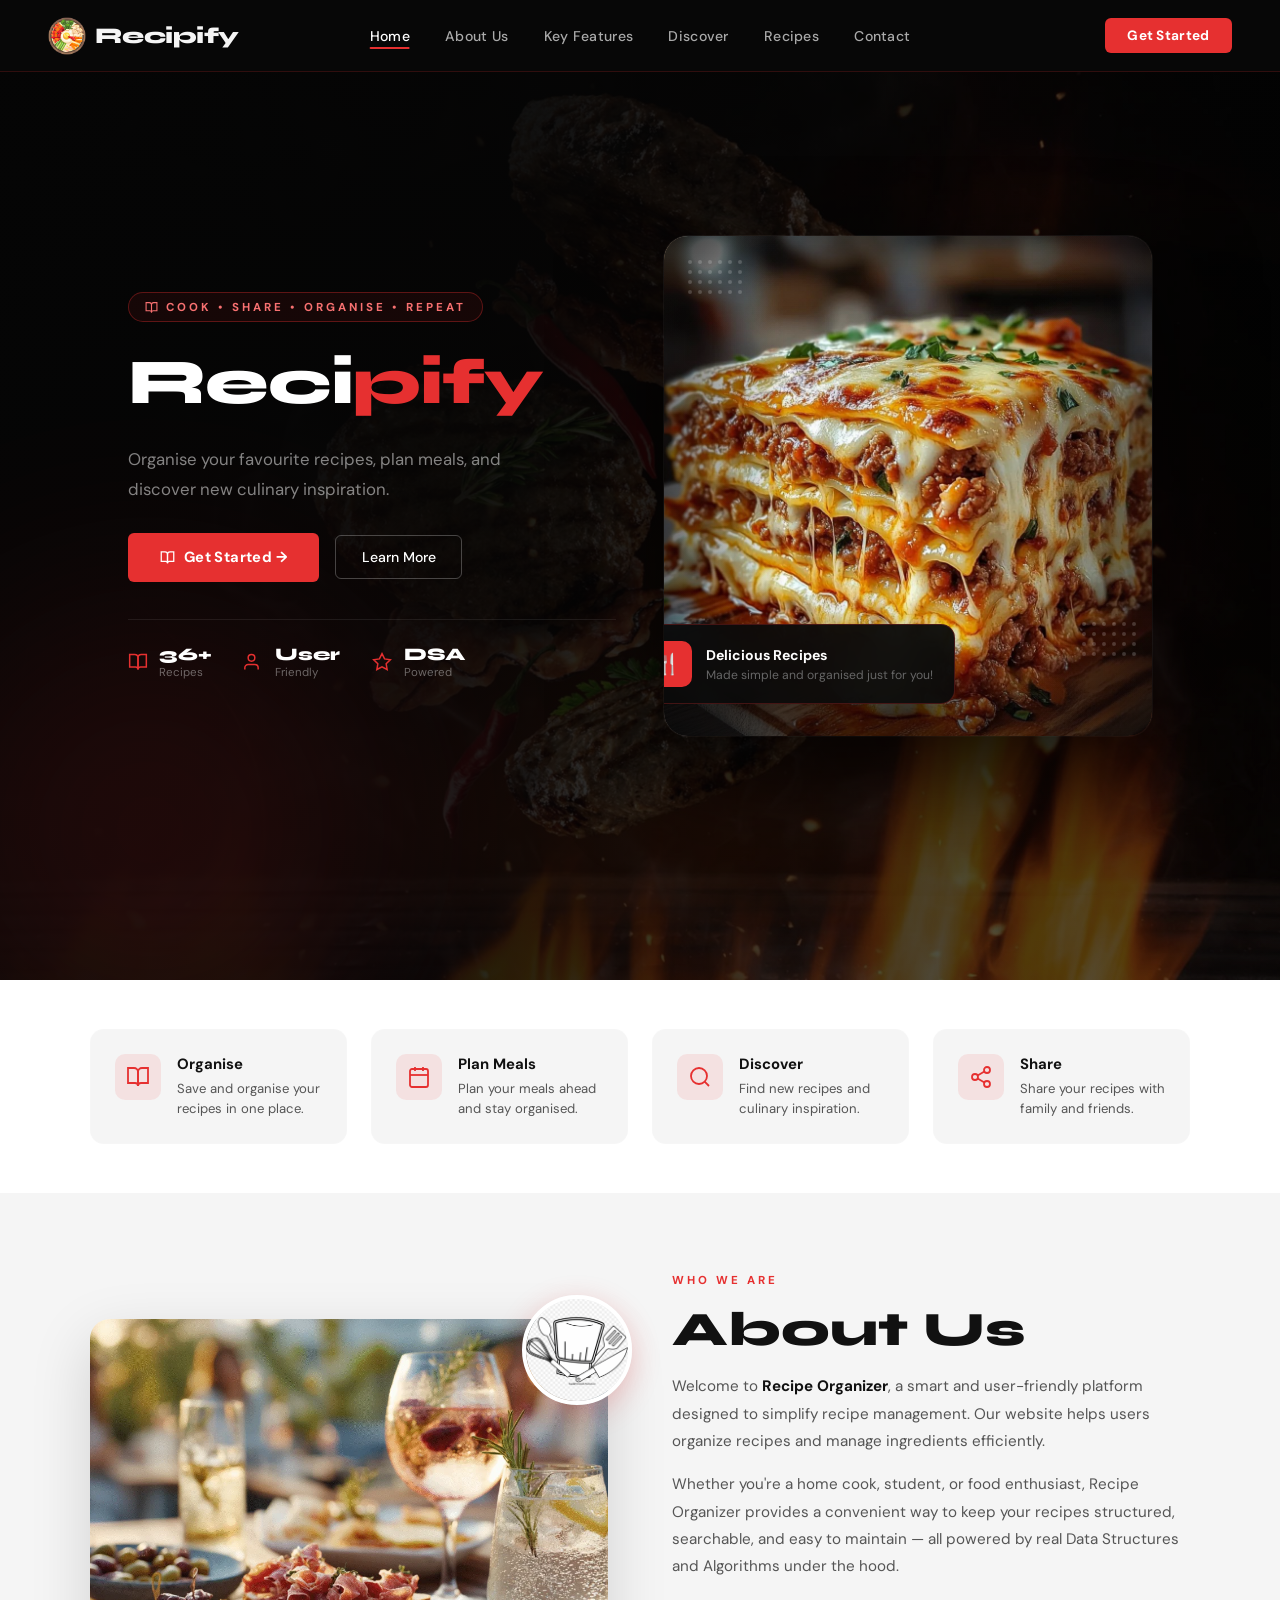
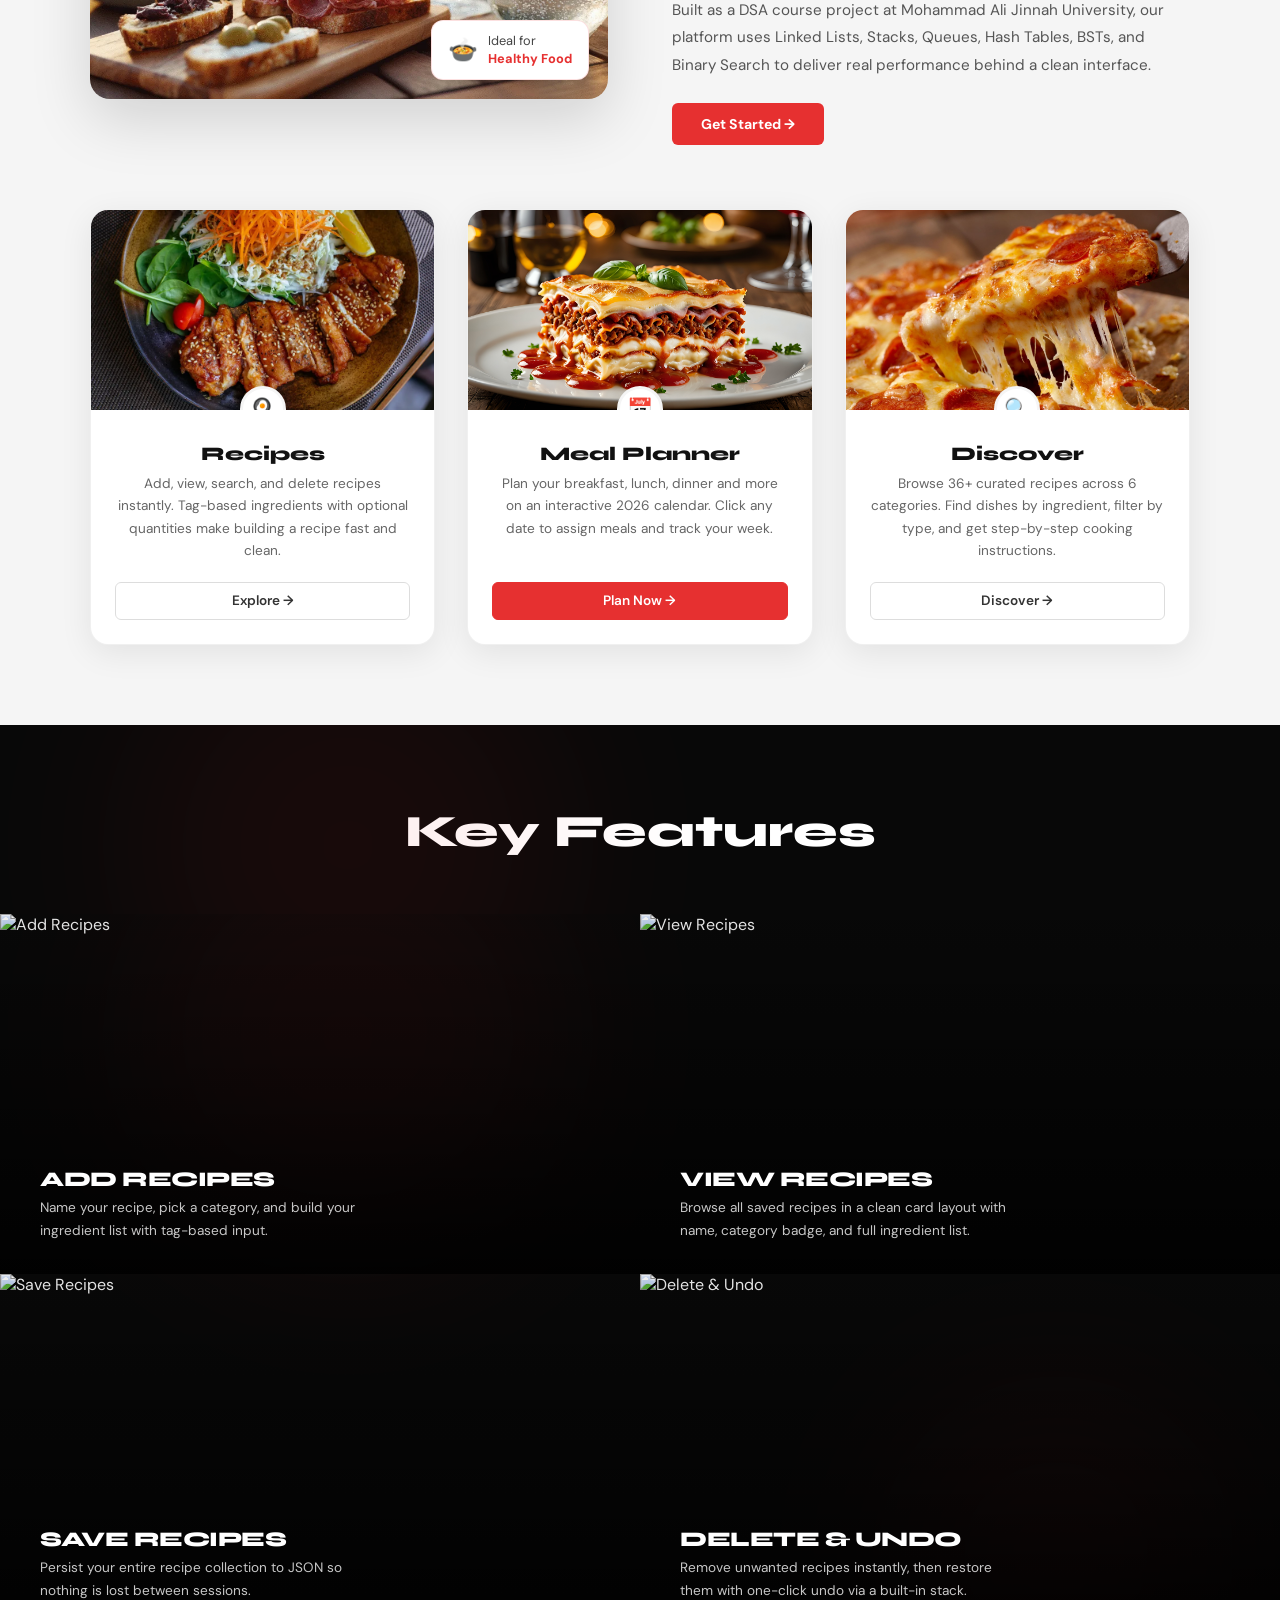
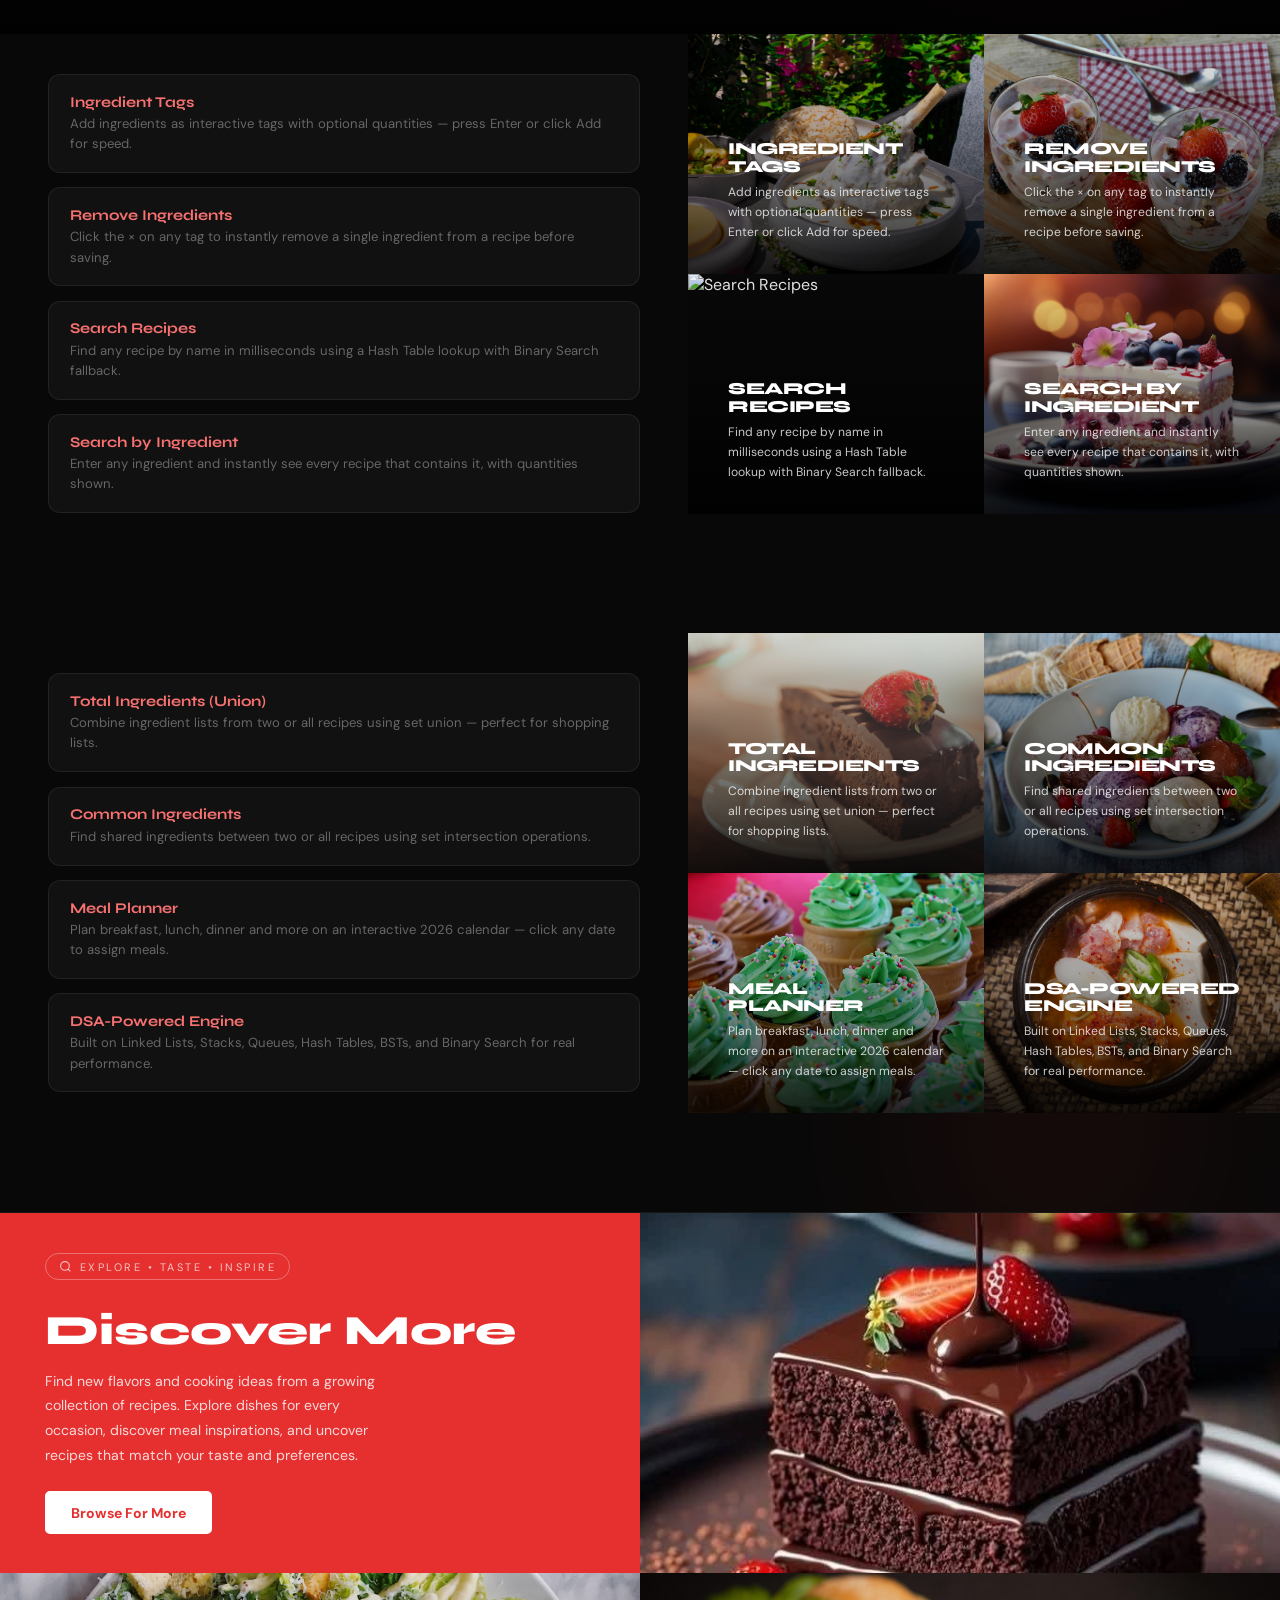
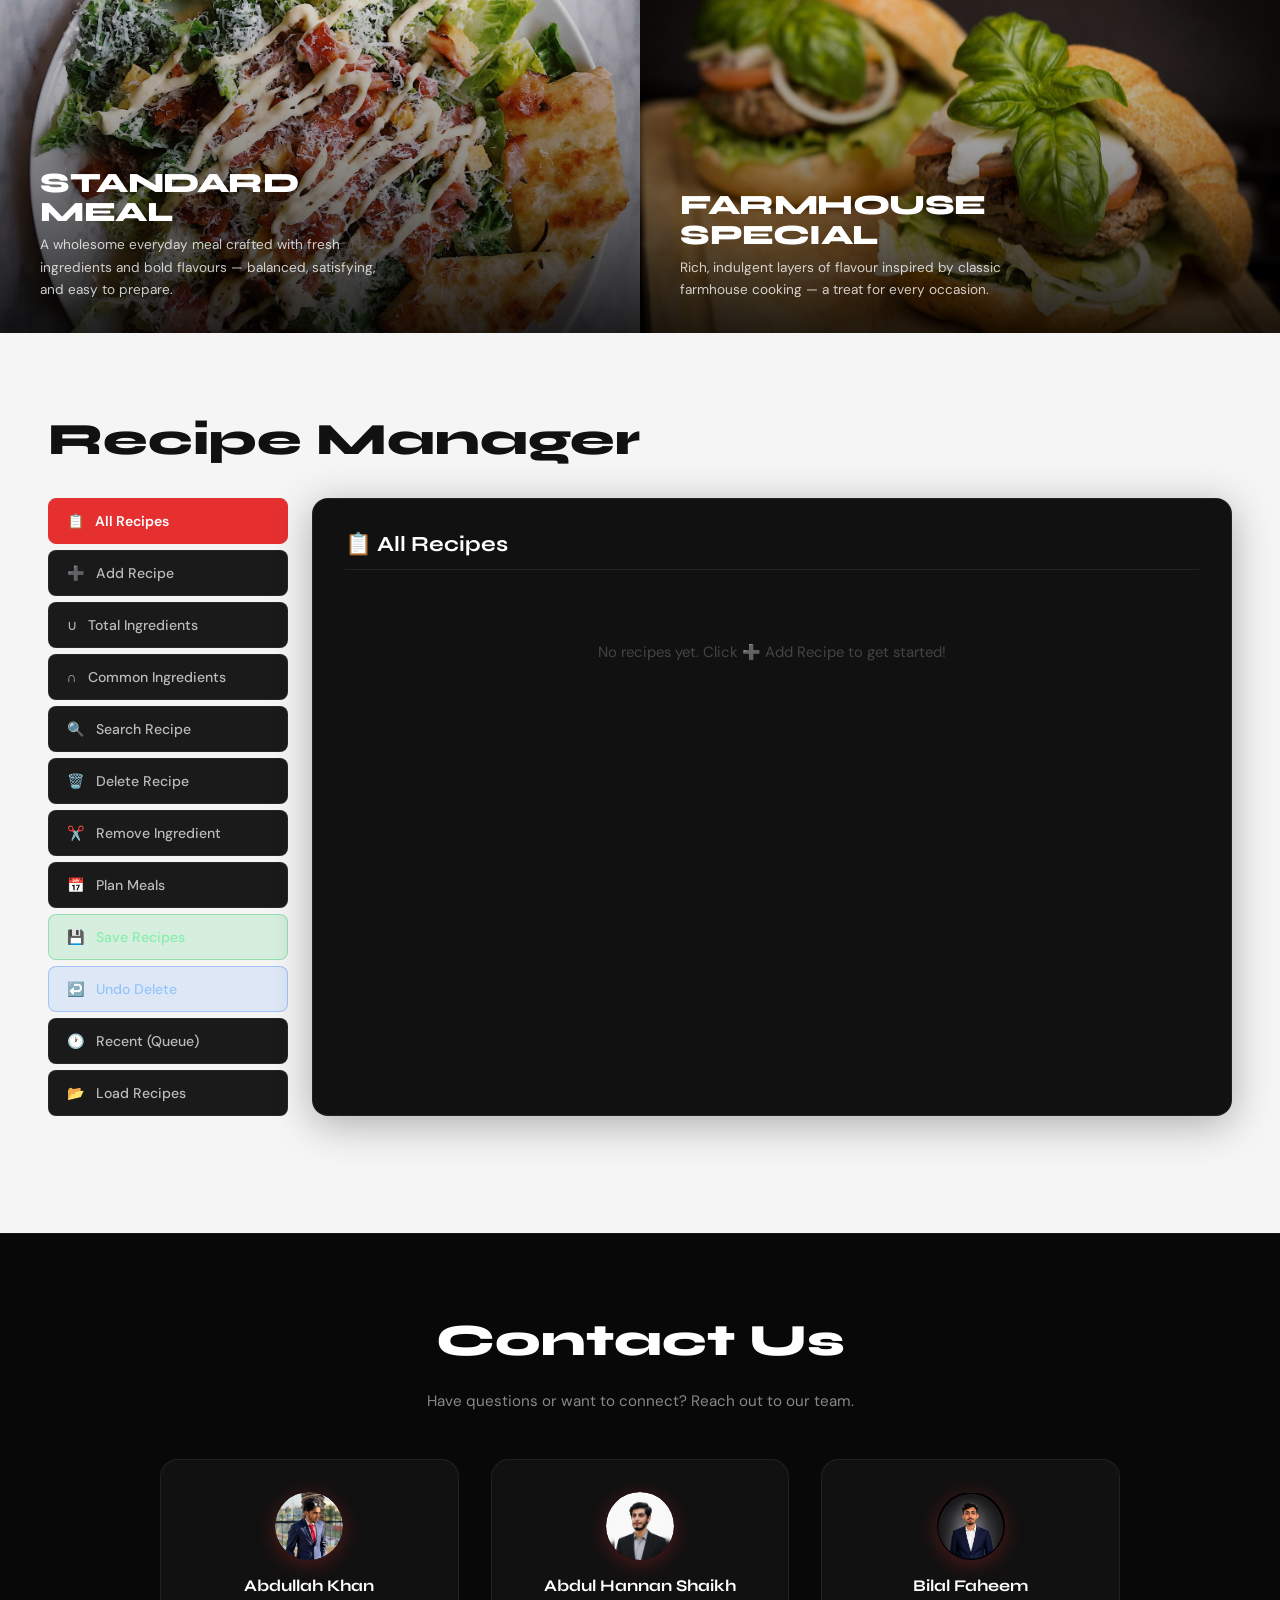
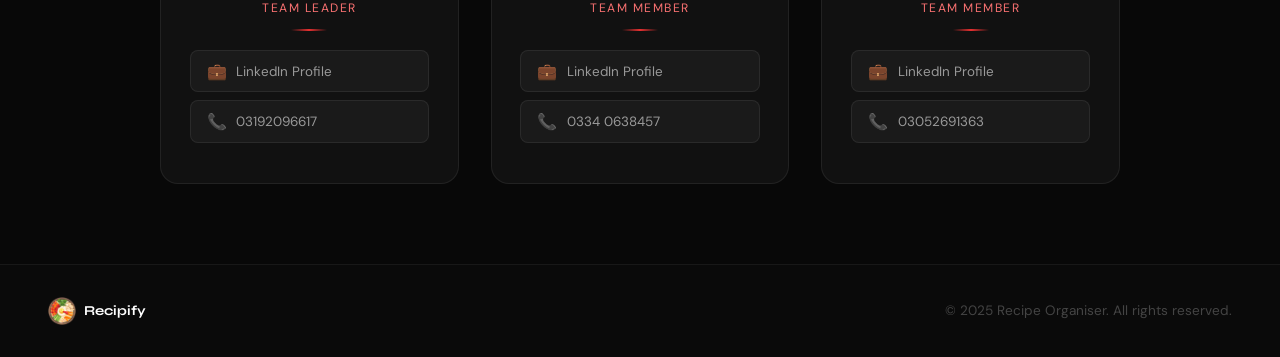
==== commit a786dbf4: "Update index.html" ====
--- a/index.html
+++ b/index.html
@@ -252,71 +252,43 @@
   <div class="section-label" style="text-align:center;">Key Features</div>
 
   <!-- ROW 1 -->
-  <div class="features-row">
-    <div class="features-col features-list">
-      <div class="feature-card" onclick="openFeatureModal('add')" style="cursor:pointer;">
-        <div>
-          <div class="feature-title">Add Recipes</div>
-          <div class="feature-desc">Name your recipe, pick a category, and build your ingredient list with tag-based input.</div>
-        </div>
-      </div>
-      <div class="feature-card" onclick="openFeatureModal('view')" style="cursor:pointer;">
-        <div>
-          <div class="feature-title">View Recipes</div>
-          <div class="feature-desc">Browse all saved recipes in a clean card layout with name, category badge, and full ingredient list.</div>
-        </div>
-      </div>
-      <div class="feature-card" onclick="openFeatureModal('save')" style="cursor:pointer;">
-        <div>
-          <div class="feature-title">Save Recipes</div>
-          <div class="feature-desc">Persist your entire recipe collection to JSON so nothing is lost between sessions.</div>
-        </div>
-      </div>
-      <div class="feature-card" onclick="openFeatureModal('delete')" style="cursor:pointer;">
-        <div>
-          <div class="feature-title">Delete &amp; Undo</div>
-          <div class="feature-desc">Remove unwanted recipes instantly, then restore them with one-click undo via a built-in stack.</div>
-        </div>
-      </div>
-    </div>
-
-   <div class="features-col features-img-wrap" style="padding:0;overflow:hidden;min-height:480px;">
-  <div style="display:grid;grid-template-columns:1fr 1fr;grid-template-rows:240px 240px;width:100%;height:480px;">
-    
+  <section id="features" style="padding:0;">
+  <div class="discover-panels">
+
     <div class="disc-panel disc-panel-dark">
-      <img src="img 43.jpg" alt="Add Recipes" class="disc-panel-img"/>
+      <img src="img_43.jpg" alt="Add Recipes" class="disc-panel-img"/>
       <div class="disc-panel-overlay">
-        <div class="disc-panel-title" style="font-size:1.05rem;">Add Recipes</div>
-        <p class="disc-panel-desc" style="font-size:0.76rem;">Name your recipe, pick a category, and build your ingredient list with tag-based input.</p>
+        <h3 class="disc-panel-title" style="font-size:1.3rem;">Add Recipes</h3>
+        <p class="disc-panel-desc">Name your recipe, pick a category, and build your ingredient list with tag-based input.</p>
       </div>
     </div>
 
     <div class="disc-panel disc-panel-dark">
-      <img src="img 44.jpg" alt="View Recipes" class="disc-panel-img"/>
+      <img src="img_44.jpg" alt="View Recipes" class="disc-panel-img"/>
       <div class="disc-panel-overlay">
-        <div class="disc-panel-title" style="font-size:1.05rem;">View Recipes</div>
-        <p class="disc-panel-desc" style="font-size:0.76rem;">Browse all saved recipes in a clean card layout with name, category badge, and full ingredient list.</p>
+        <h3 class="disc-panel-title" style="font-size:1.3rem;">View Recipes</h3>
+        <p class="disc-panel-desc">Browse all saved recipes in a clean card layout with name, category badge, and full ingredient list.</p>
       </div>
     </div>
 
     <div class="disc-panel disc-panel-dark">
-      <img src="img 45.jpg" alt="Save Recipes" class="disc-panel-img"/>
+      <img src="img_45.jpg" alt="Save Recipes" class="disc-panel-img"/>
       <div class="disc-panel-overlay">
-        <div class="disc-panel-title" style="font-size:1.05rem;">Save Recipes</div>
-        <p class="disc-panel-desc" style="font-size:0.76rem;">Persist your entire recipe collection to JSON so nothing is lost between sessions.</p>
+        <h3 class="disc-panel-title" style="font-size:1.3rem;">Save Recipes</h3>
+        <p class="disc-panel-desc">Persist your entire recipe collection to JSON so nothing is lost between sessions.</p>
       </div>
     </div>
 
     <div class="disc-panel disc-panel-dark">
-      <img src="img 46.jpg" alt="Delete &amp; Undo" class="disc-panel-img"/>
+      <img src="img_46.jpg" alt="Delete &amp; Undo" class="disc-panel-img"/>
       <div class="disc-panel-overlay">
-        <div class="disc-panel-title" style="font-size:1.05rem;">Delete &amp; Undo</div>
-        <p class="disc-panel-desc" style="font-size:0.76rem;">Remove unwanted recipes instantly, then restore them with one-click undo via a built-in stack.</p>
-      </div>
-    </div>
-
-  </div>
-</div>
+        <h3 class="disc-panel-title" style="font-size:1.3rem;">Delete &amp; Undo</h3>
+        <p class="disc-panel-desc">Remove unwanted recipes instantly, then restore them with one-click undo via a built-in stack.</p>
+      </div>
+    </div>
+
+  </div>
+</section>
   <!-- ROW 2 -->
   <div class="features-row features-row-reverse">
     <div class="features-col features-img-wrap" style="padding:0;">
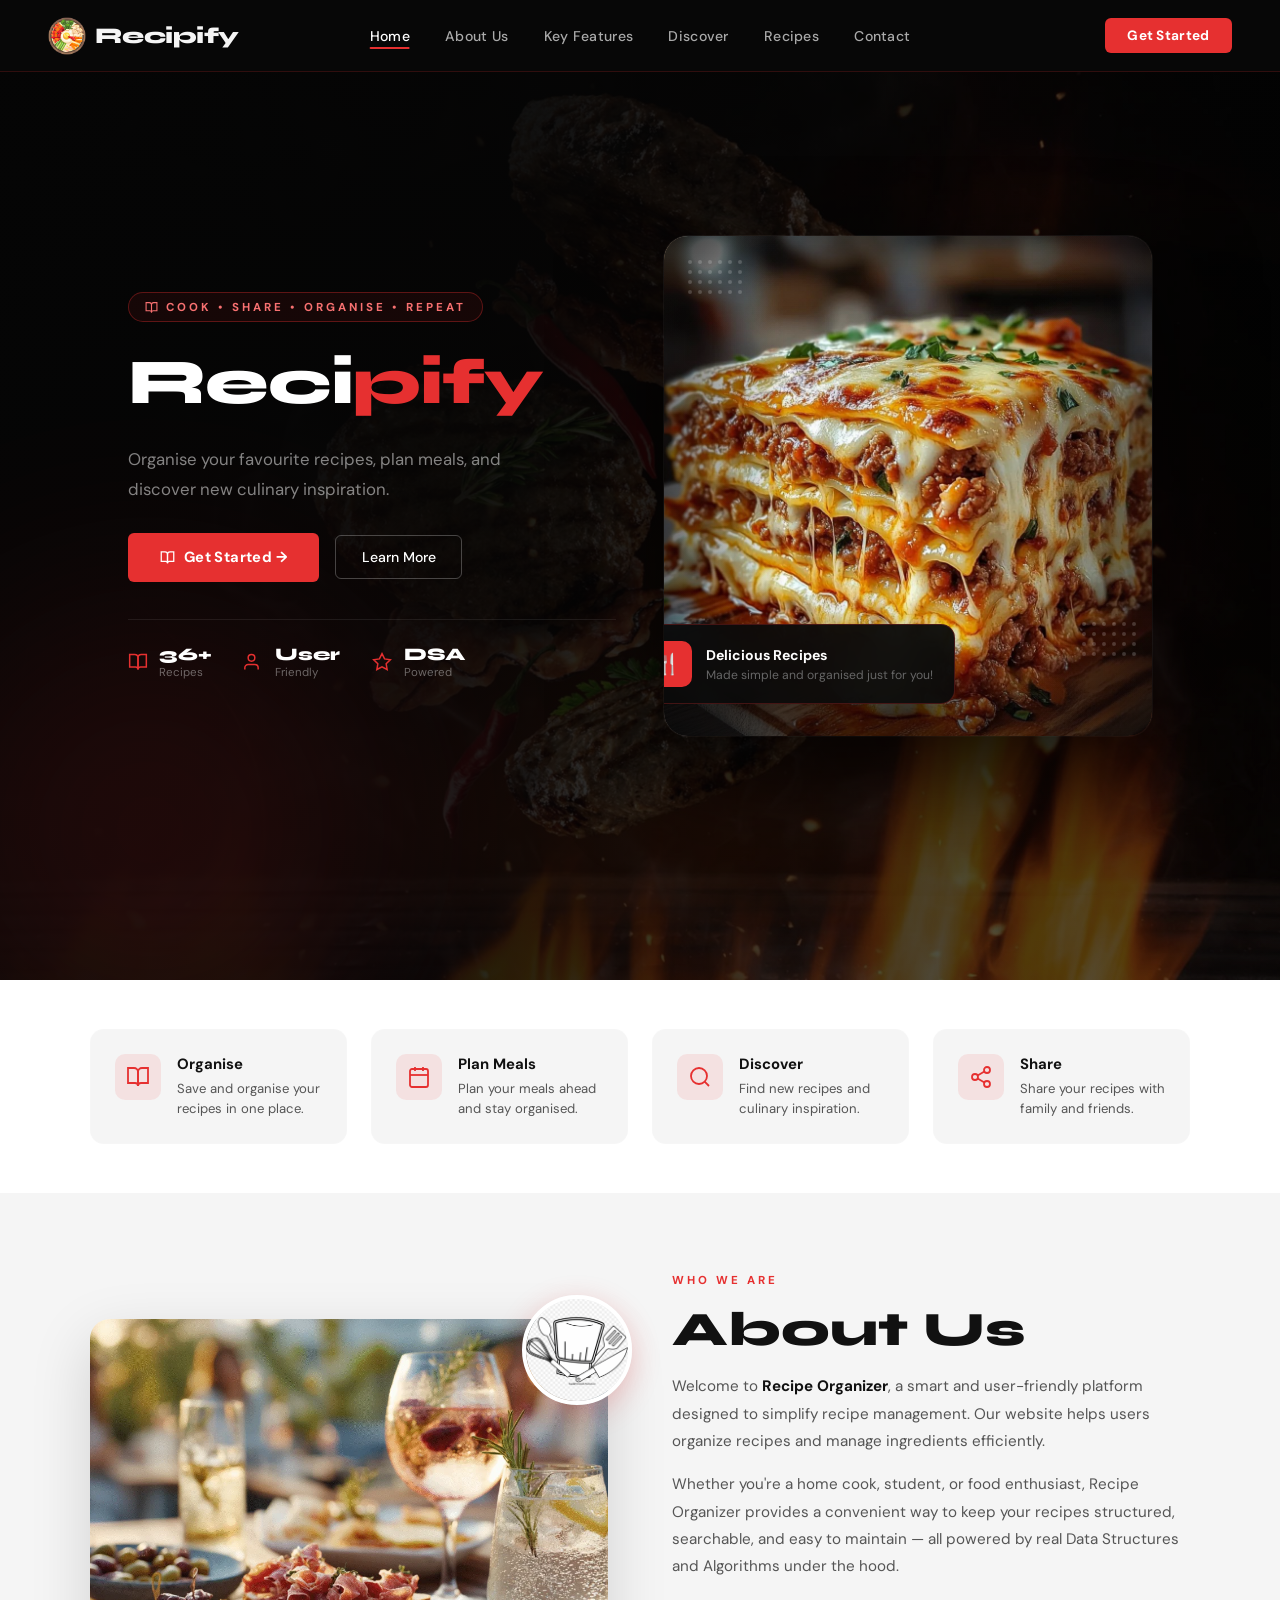
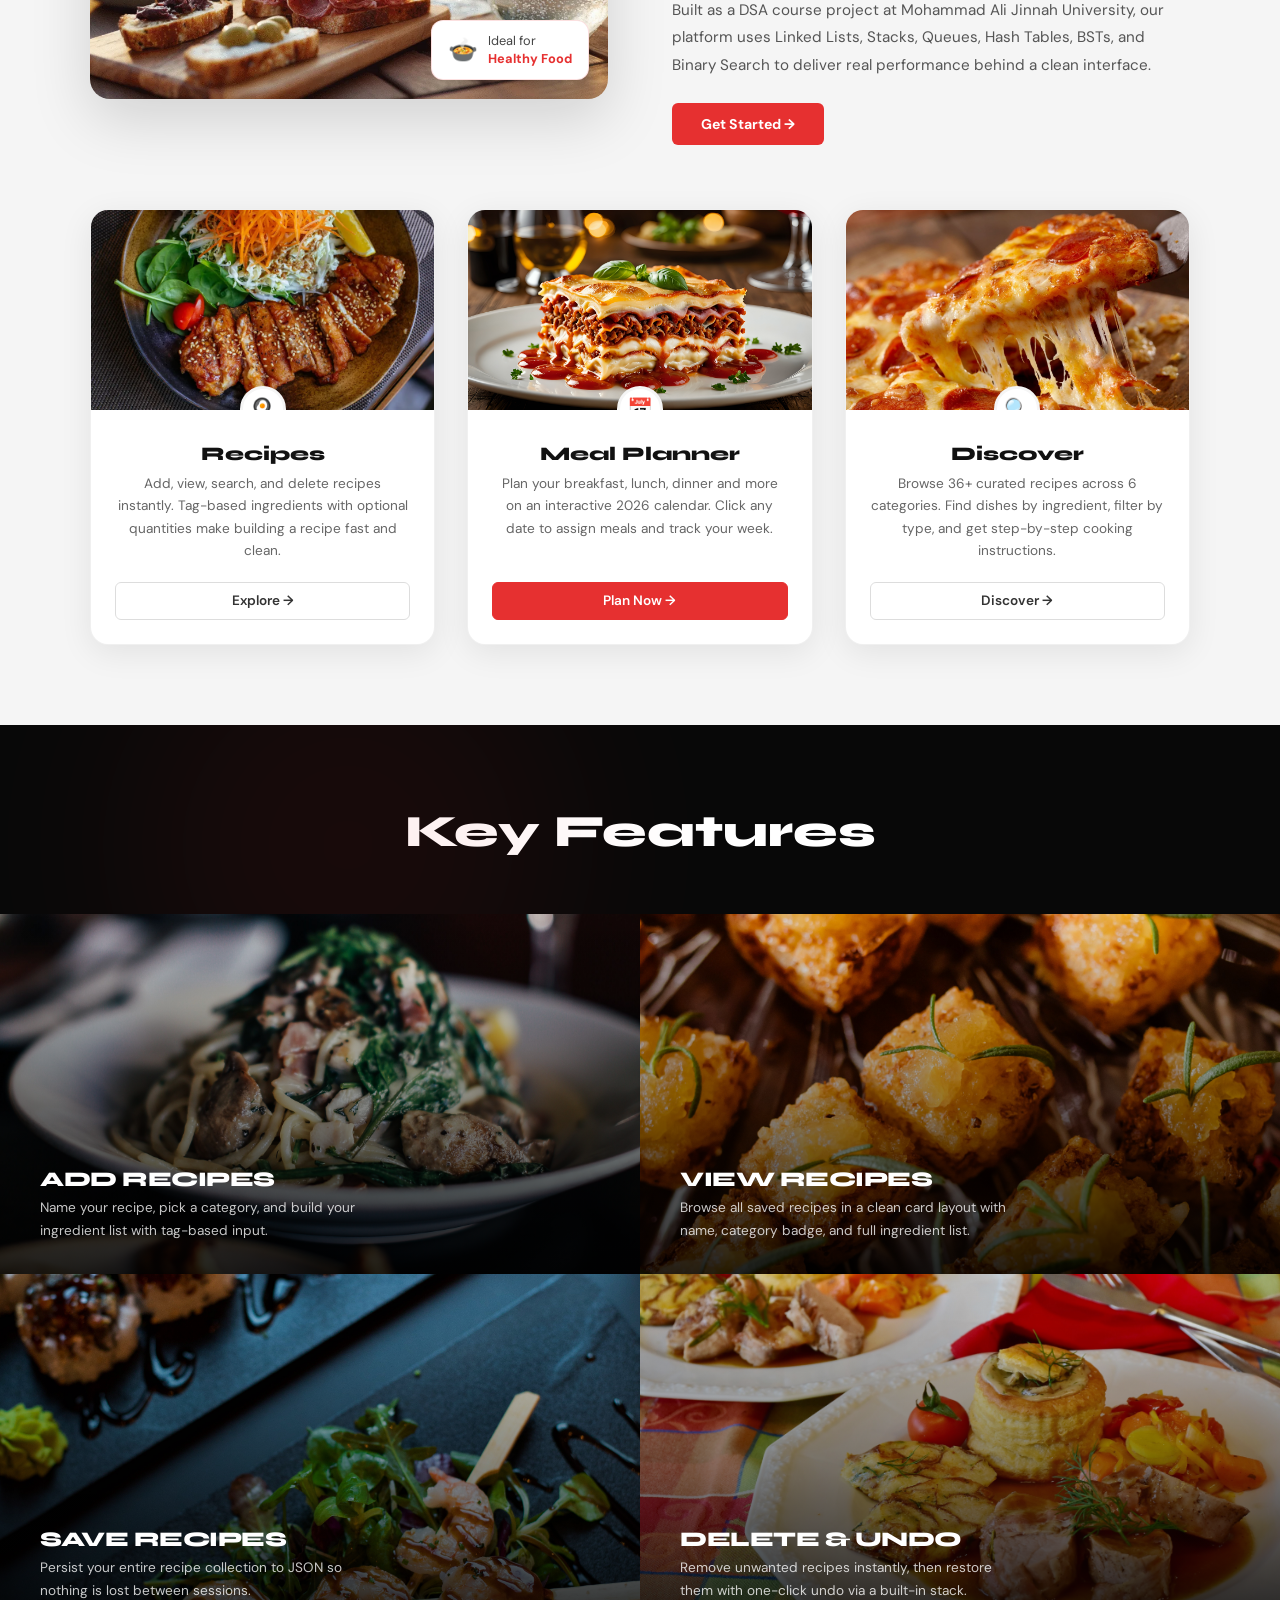
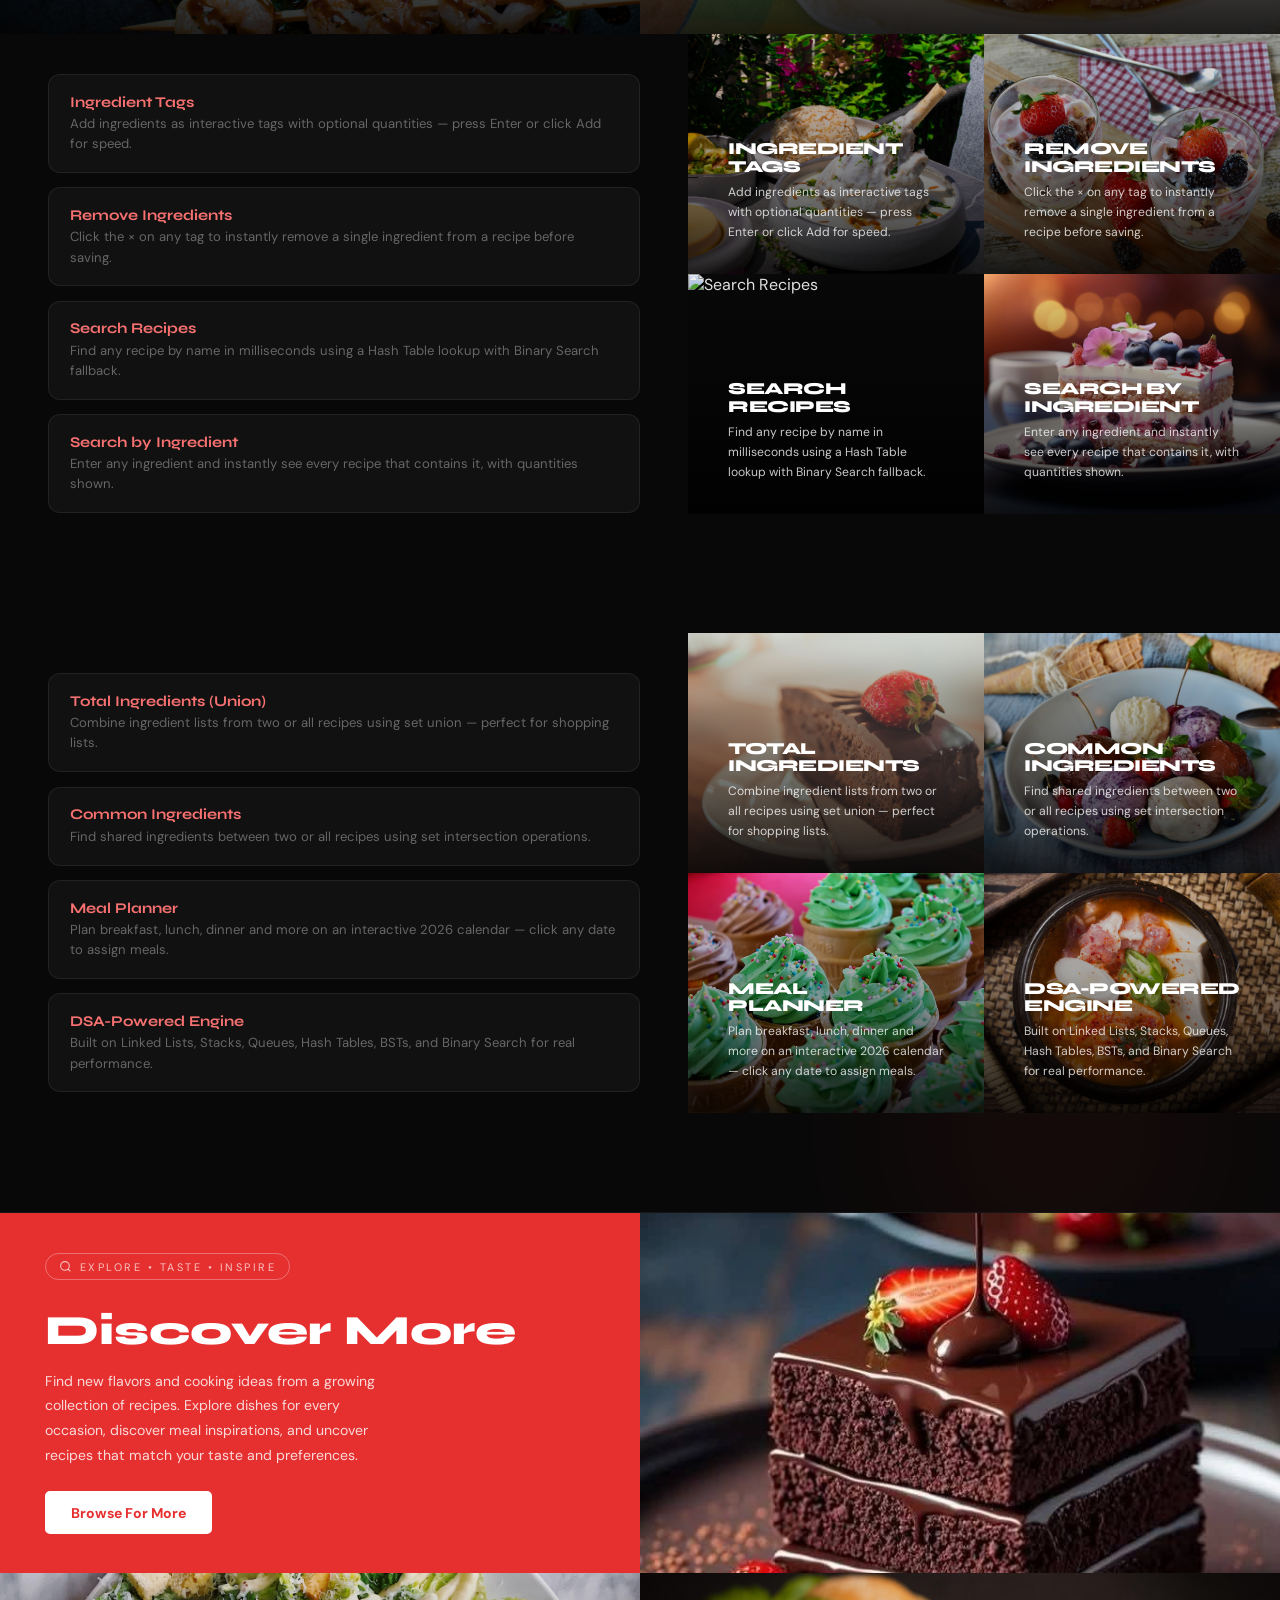
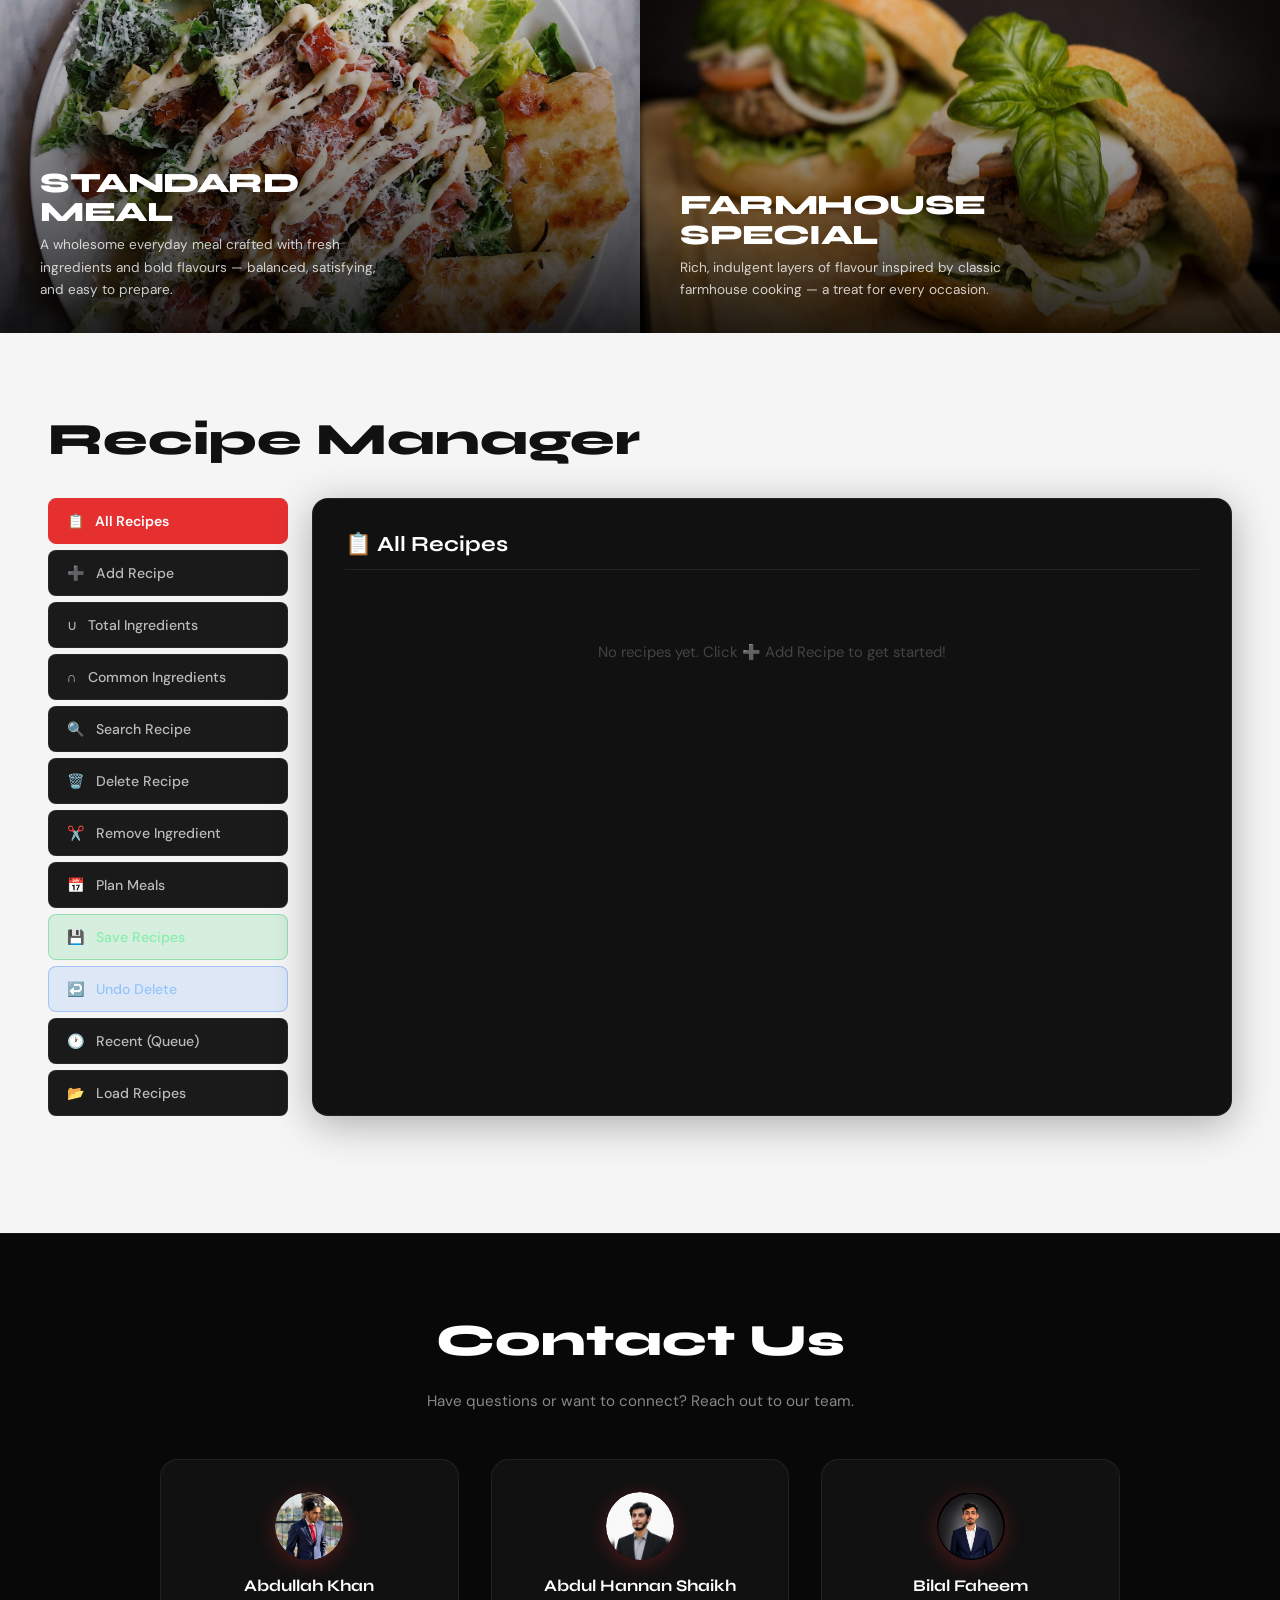
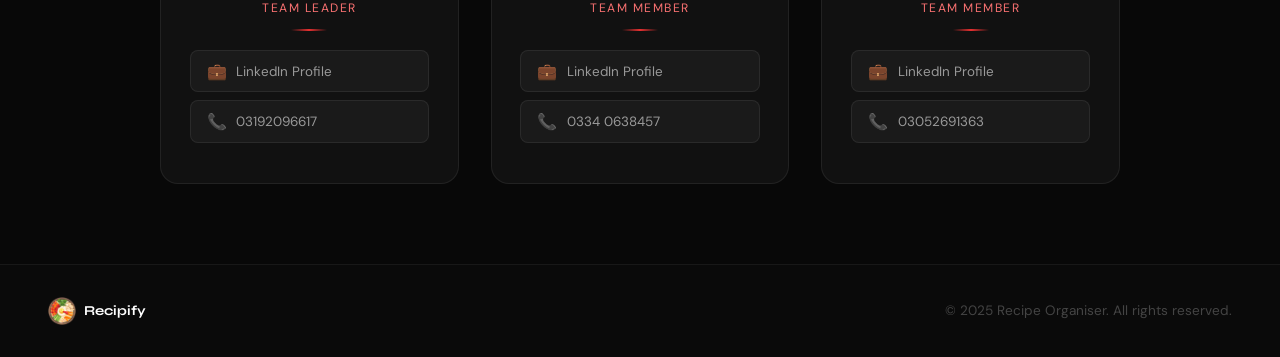
==== commit c63e8f46: "Update index.html" ====
--- a/index.html
+++ b/index.html
@@ -256,7 +256,7 @@
   <div class="discover-panels">
 
     <div class="disc-panel disc-panel-dark">
-      <img src="img_43.jpg" alt="Add Recipes" class="disc-panel-img"/>
+      <img src="img 43.jpg" alt="Add Recipes" class="disc-panel-img"/>
       <div class="disc-panel-overlay">
         <h3 class="disc-panel-title" style="font-size:1.3rem;">Add Recipes</h3>
         <p class="disc-panel-desc">Name your recipe, pick a category, and build your ingredient list with tag-based input.</p>
@@ -264,7 +264,7 @@
     </div>
 
     <div class="disc-panel disc-panel-dark">
-      <img src="img_44.jpg" alt="View Recipes" class="disc-panel-img"/>
+      <img src="img 44.jpg" alt="View Recipes" class="disc-panel-img"/>
       <div class="disc-panel-overlay">
         <h3 class="disc-panel-title" style="font-size:1.3rem;">View Recipes</h3>
         <p class="disc-panel-desc">Browse all saved recipes in a clean card layout with name, category badge, and full ingredient list.</p>
@@ -272,7 +272,7 @@
     </div>
 
     <div class="disc-panel disc-panel-dark">
-      <img src="img_45.jpg" alt="Save Recipes" class="disc-panel-img"/>
+      <img src="img 45.jpg" alt="Save Recipes" class="disc-panel-img"/>
       <div class="disc-panel-overlay">
         <h3 class="disc-panel-title" style="font-size:1.3rem;">Save Recipes</h3>
         <p class="disc-panel-desc">Persist your entire recipe collection to JSON so nothing is lost between sessions.</p>
@@ -280,7 +280,7 @@
     </div>
 
     <div class="disc-panel disc-panel-dark">
-      <img src="img_46.jpg" alt="Delete &amp; Undo" class="disc-panel-img"/>
+      <img src="img 46.jpg" alt="Delete &amp; Undo" class="disc-panel-img"/>
       <div class="disc-panel-overlay">
         <h3 class="disc-panel-title" style="font-size:1.3rem;">Delete &amp; Undo</h3>
         <p class="disc-panel-desc">Remove unwanted recipes instantly, then restore them with one-click undo via a built-in stack.</p>
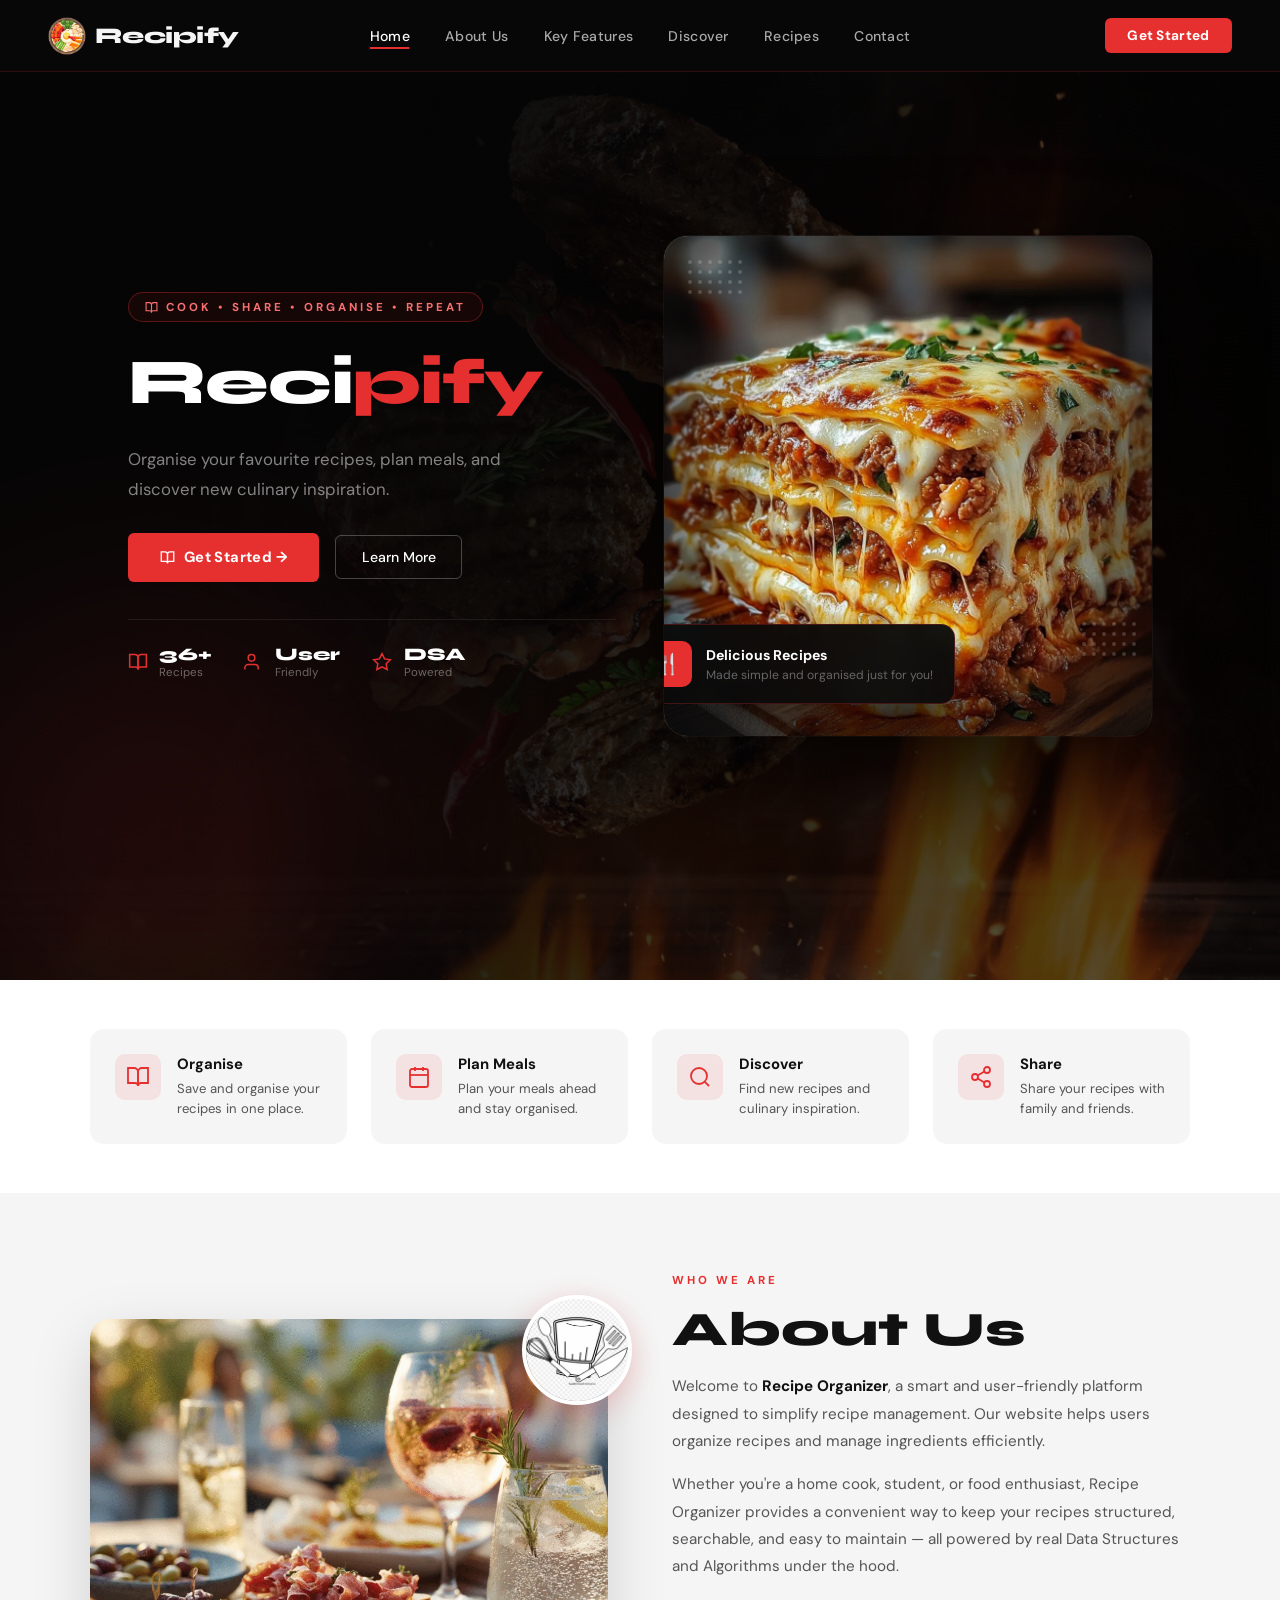
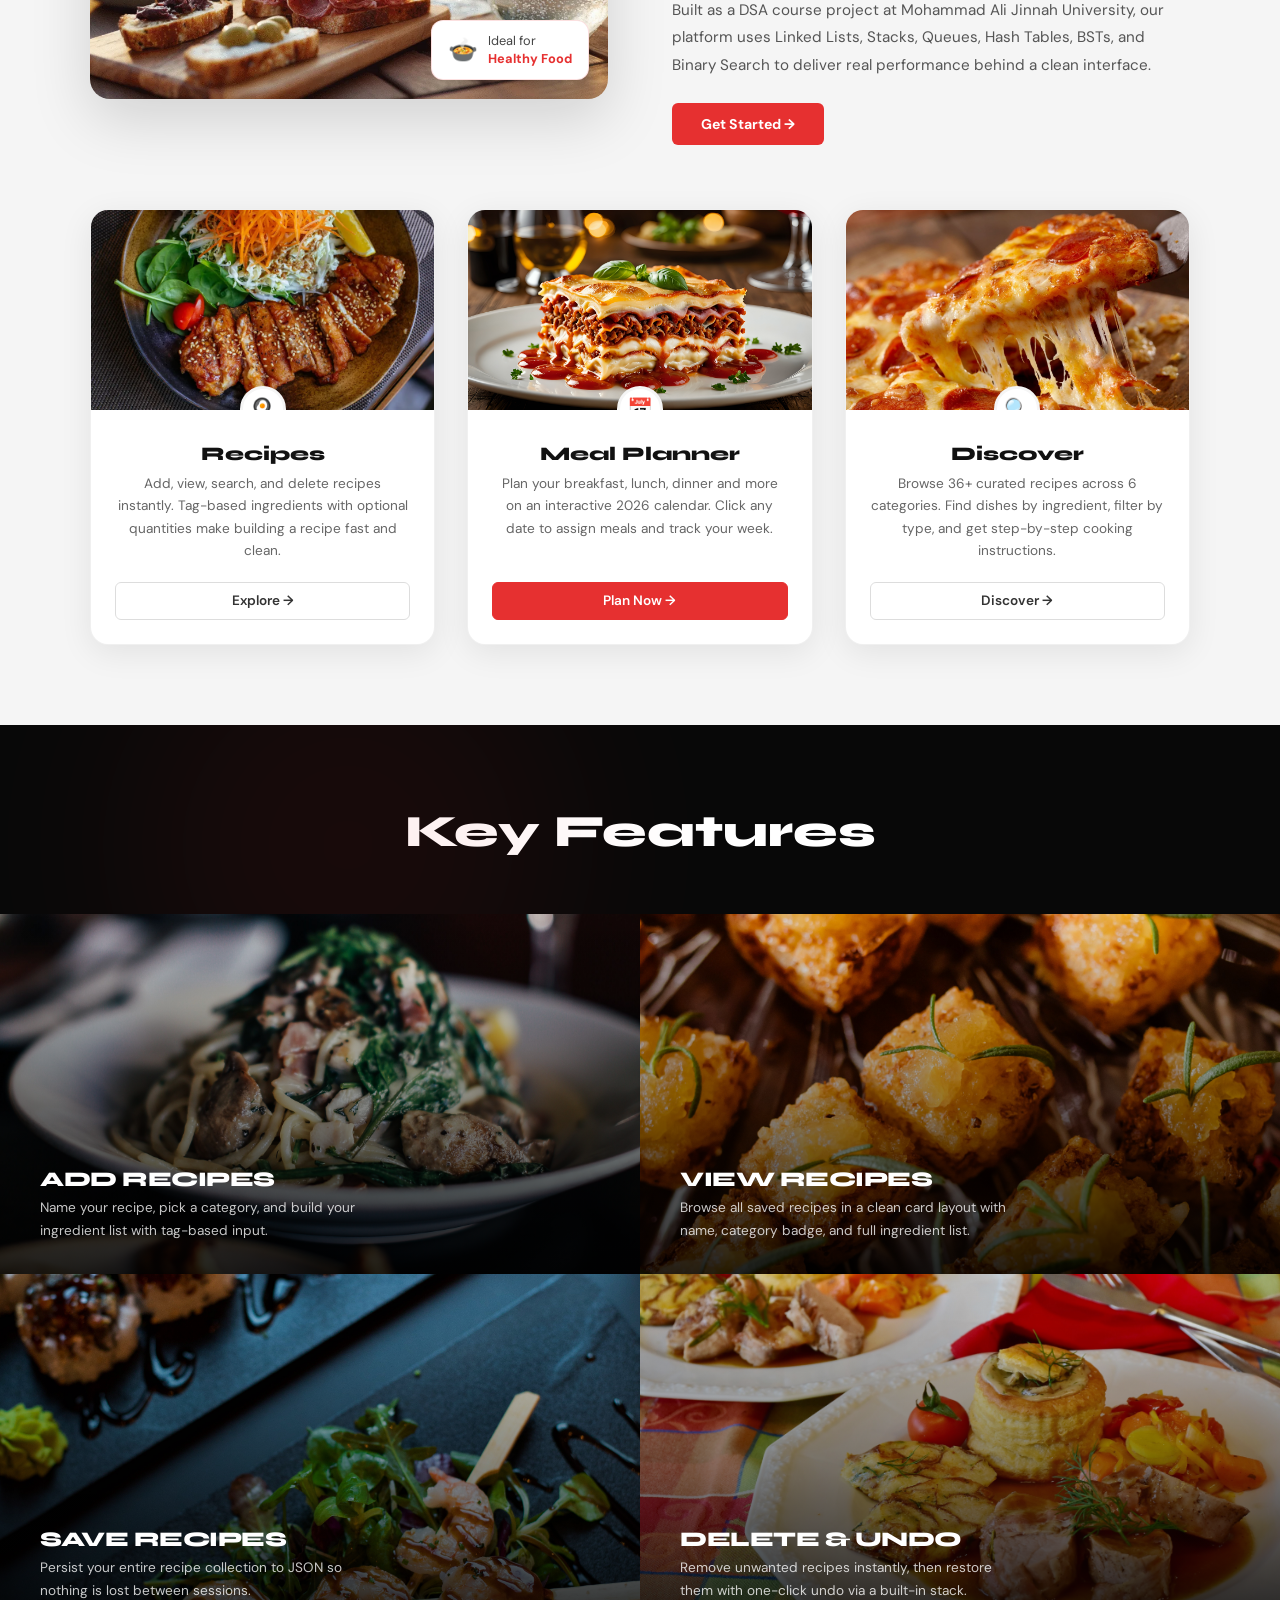
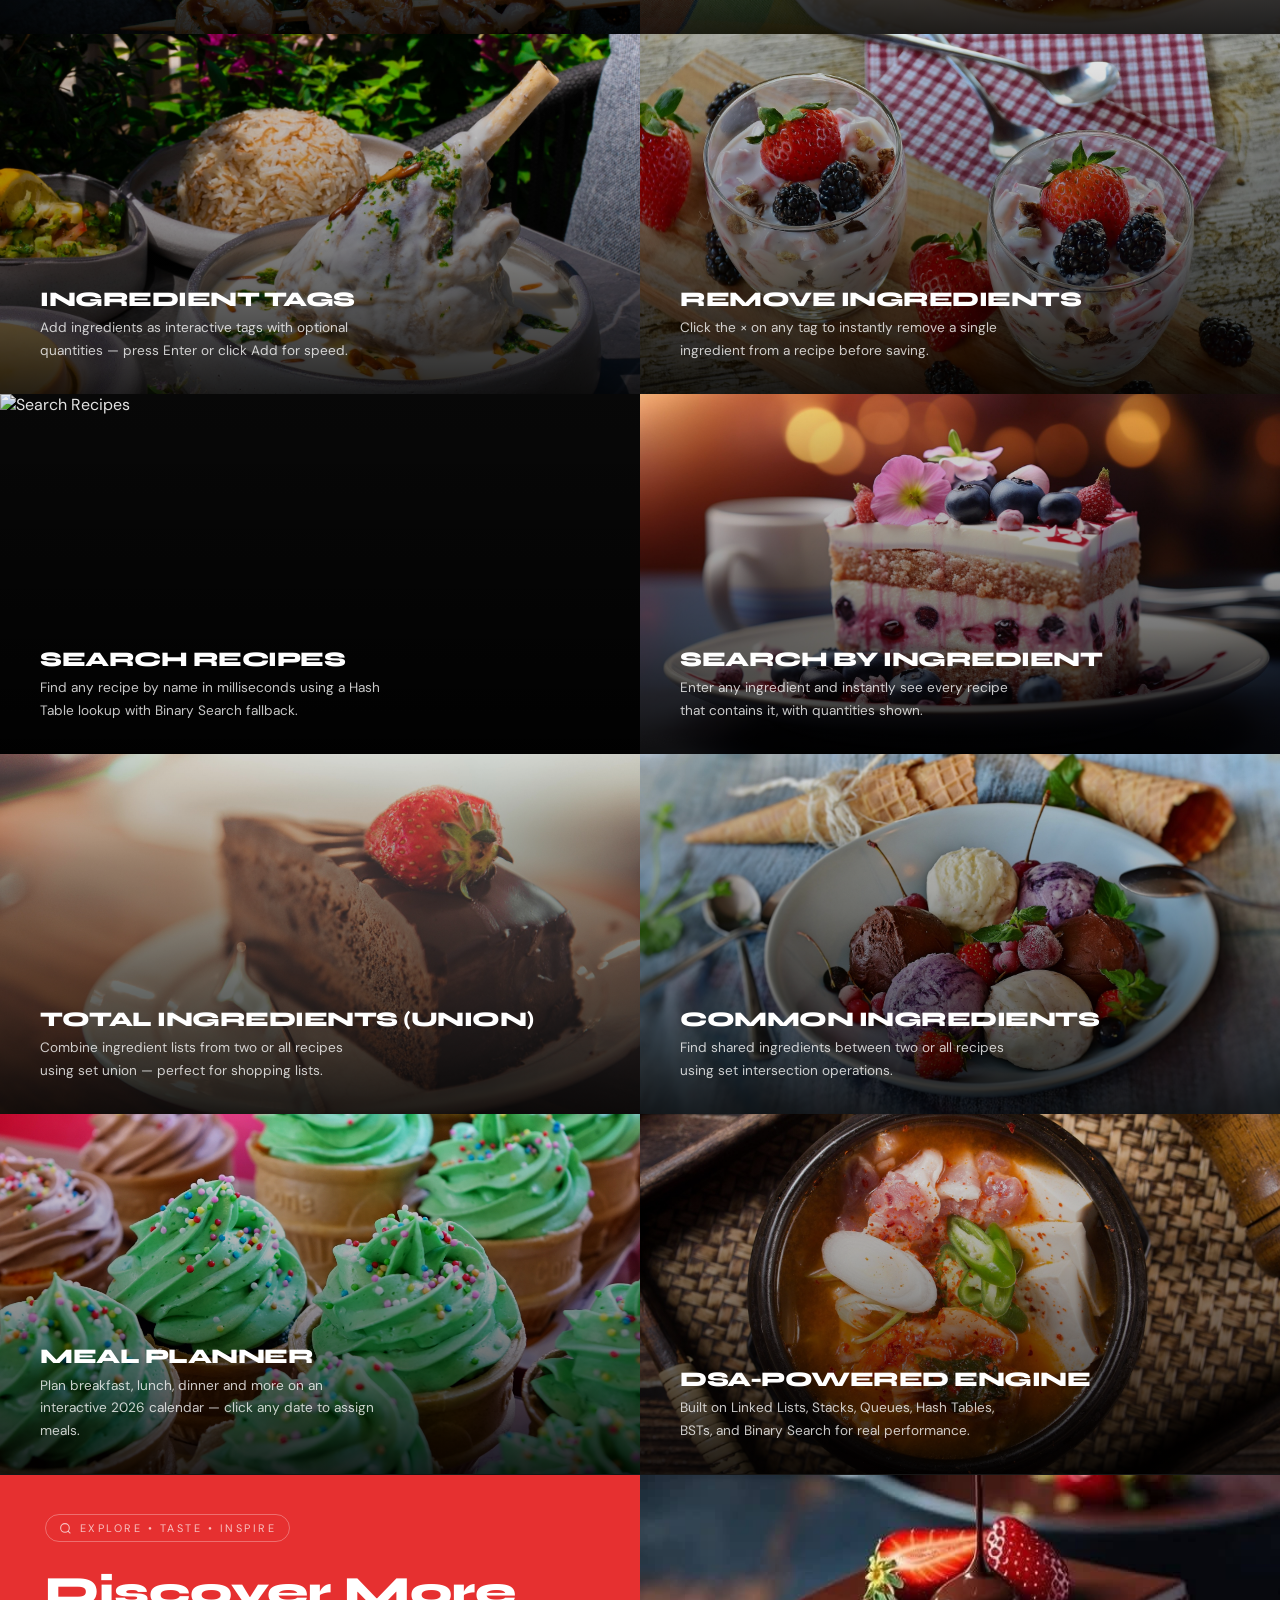
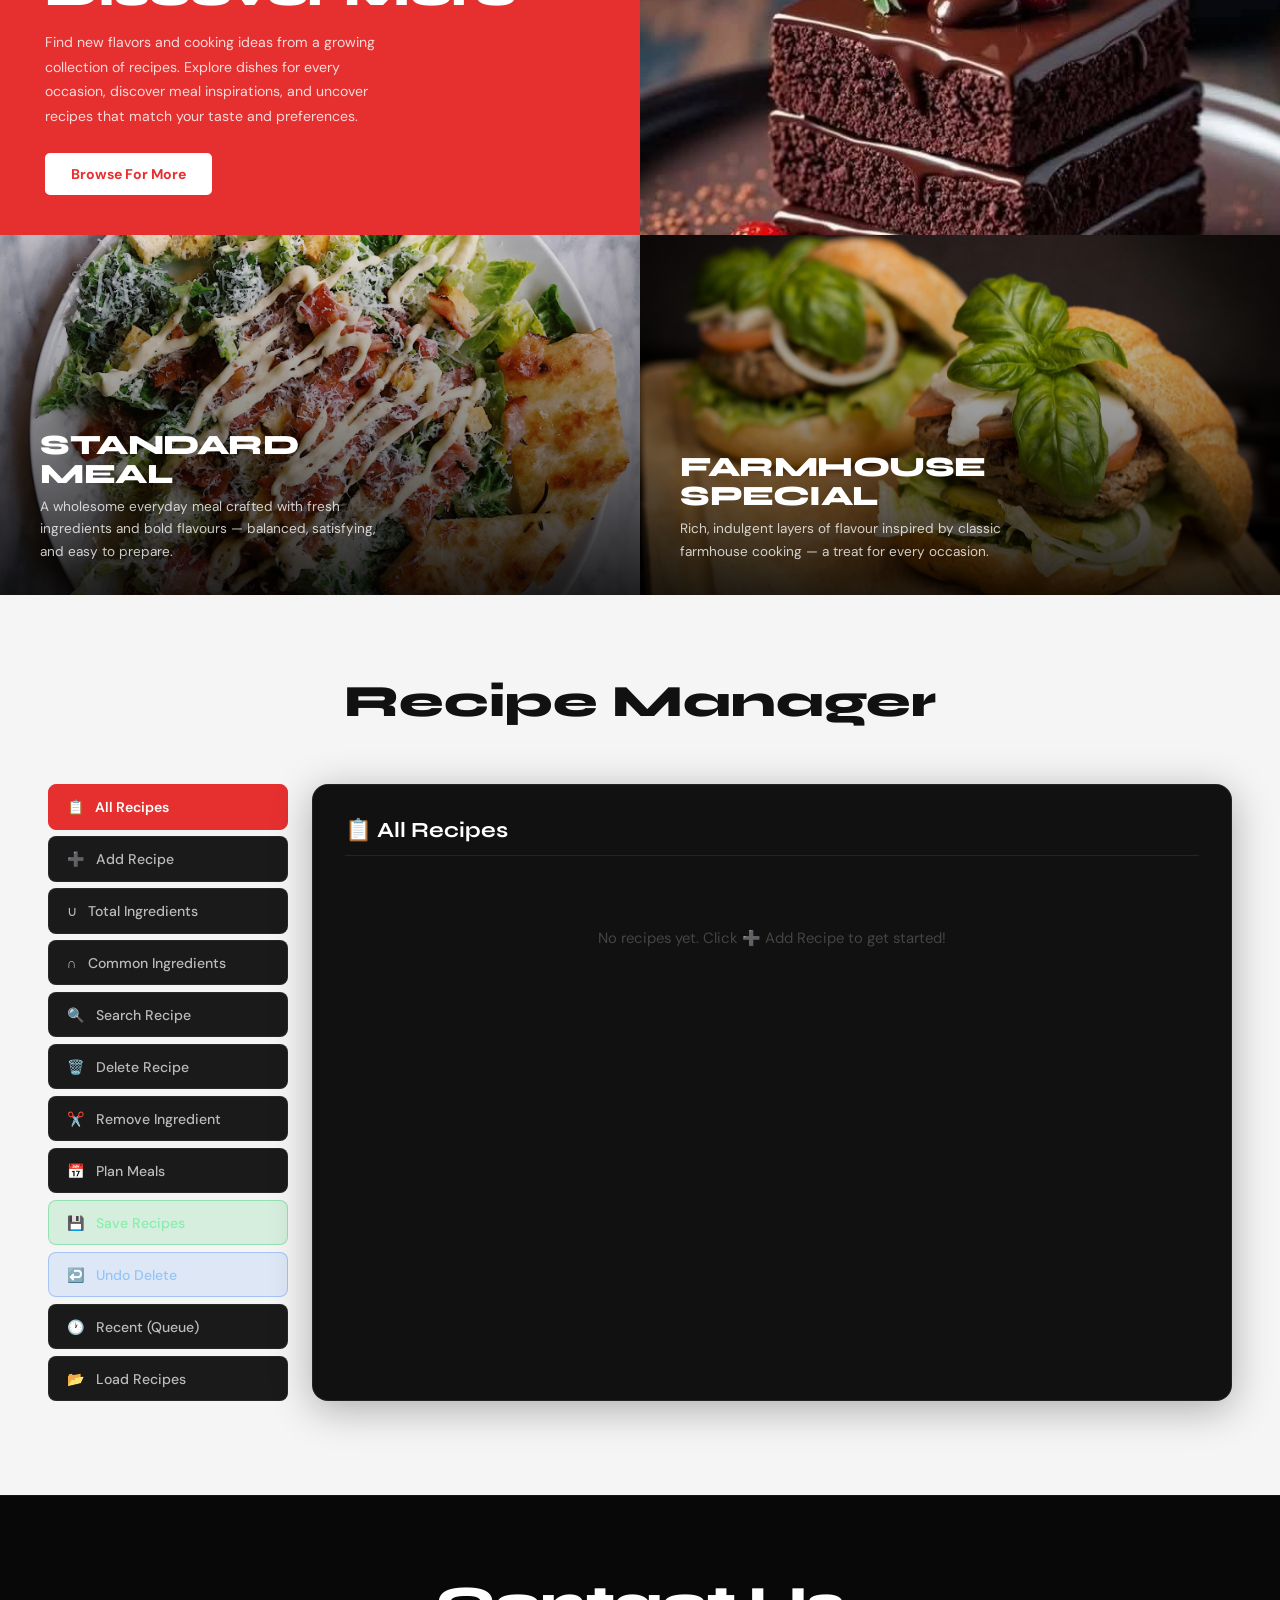
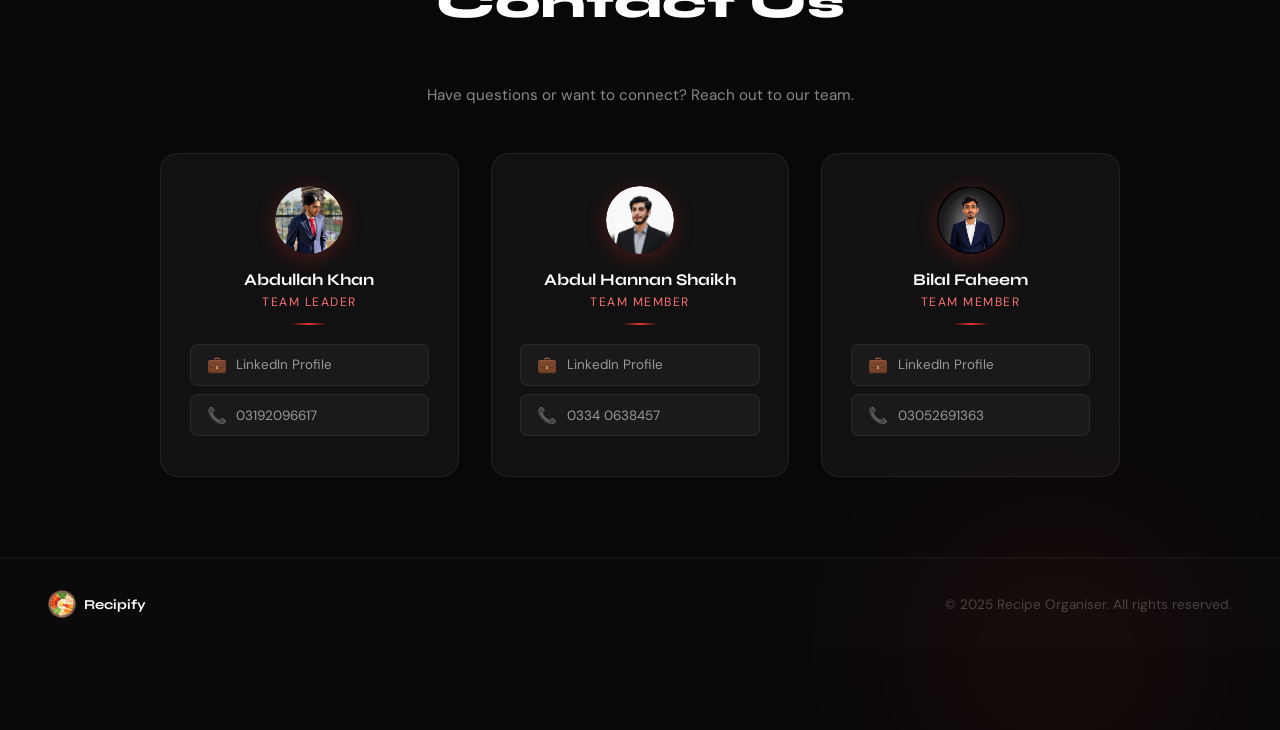
==== commit 0101012c: "Update index.html" ====
--- a/index.html
+++ b/index.html
@@ -290,129 +290,80 @@
   </div>
 </section>
   <!-- ROW 2 -->
-  <div class="features-row features-row-reverse">
-    <div class="features-col features-img-wrap" style="padding:0;">
-      <div class="discover-panels" style="grid-template-rows:240px 240px;height:480px;">
-        <div class="disc-panel disc-panel-dark" style="grid-column:1;grid-row:1;">
-          <img src="img 47.jpg" alt="Ingredient Tags" class="disc-panel-img"/>
-          <div class="disc-panel-overlay">
-            <div class="disc-panel-title" style="font-size:1.05rem;">Ingredient Tags</div>
-            <p class="disc-panel-desc" style="font-size:0.76rem;">Add ingredients as interactive tags with optional quantities — press Enter or click Add for speed.</p>
-          </div>
-        </div>
-        <div class="disc-panel disc-panel-dark" style="grid-column:2;grid-row:1;">
-          <img src="img 48.jpg" alt="Remove Ingredients" class="disc-panel-img"/>
-          <div class="disc-panel-overlay">
-            <div class="disc-panel-title" style="font-size:1.05rem;">Remove Ingredients</div>
-            <p class="disc-panel-desc" style="font-size:0.76rem;">Click the × on any tag to instantly remove a single ingredient from a recipe before saving.</p>
-          </div>
-        </div>
-        <div class="disc-panel disc-panel-dark" style="grid-column:1;grid-row:2;">
-          <img src="img 49.jpg" alt="Search Recipes" class="disc-panel-img"/>
-          <div class="disc-panel-overlay">
-            <div class="disc-panel-title" style="font-size:1.05rem;">Search Recipes</div>
-            <p class="disc-panel-desc" style="font-size:0.76rem;">Find any recipe by name in milliseconds using a Hash Table lookup with Binary Search fallback.</p>
-          </div>
-        </div>
-        <div class="disc-panel disc-panel-dark" style="grid-column:2;grid-row:2;">
-          <img src="img 50.jpg" alt="Search by Ingredient" class="disc-panel-img"/>
-          <div class="disc-panel-overlay">
-            <div class="disc-panel-title" style="font-size:1.05rem;">Search by Ingredient</div>
-            <p class="disc-panel-desc" style="font-size:0.76rem;">Enter any ingredient and instantly see every recipe that contains it, with quantities shown.</p>
-          </div>
-        </div>
-      </div>
-    </div>
-
-    <div class="features-col features-list">
-      <div class="feature-card" onclick="openFeatureModal('ingredients')" style="cursor:pointer;">
-        <div>
-          <div class="feature-title">Ingredient Tags</div>
-          <div class="feature-desc">Add ingredients as interactive tags with optional quantities — press Enter or click Add for speed.</div>
-        </div>
-      </div>
-      <div class="feature-card" onclick="openFeatureModal('removeIng')" style="cursor:pointer;">
-        <div>
-          <div class="feature-title">Remove Ingredients</div>
-          <div class="feature-desc">Click the × on any tag to instantly remove a single ingredient from a recipe before saving.</div>
-        </div>
-      </div>
-      <div class="feature-card" onclick="openFeatureModal('searchRecipe')" style="cursor:pointer;">
-        <div>
-          <div class="feature-title">Search Recipes</div>
-          <div class="feature-desc">Find any recipe by name in milliseconds using a Hash Table lookup with Binary Search fallback.</div>
-        </div>
-      </div>
-      <div class="feature-card" onclick="openFeatureModal('searchIng')" style="cursor:pointer;">
-        <div>
-          <div class="feature-title">Search by Ingredient</div>
-          <div class="feature-desc">Enter any ingredient and instantly see every recipe that contains it, with quantities shown.</div>
-        </div>
-      </div>
-    </div>
-  </div>
+  <section id="features-row2" style="padding:0;">
+  <div class="discover-panels">
+
+    <div class="disc-panel disc-panel-dark">
+      <img src="img 47.jpg" alt="Ingredient Tags" class="disc-panel-img"/>
+      <div class="disc-panel-overlay">
+        <h3 class="disc-panel-title" style="font-size:1.3rem;">Ingredient Tags</h3>
+        <p class="disc-panel-desc">Add ingredients as interactive tags with optional quantities — press Enter or click Add for speed.</p>
+      </div>
+    </div>
+
+    <div class="disc-panel disc-panel-dark">
+      <img src="img 48.jpg" alt="Remove Ingredients" class="disc-panel-img"/>
+      <div class="disc-panel-overlay">
+        <h3 class="disc-panel-title" style="font-size:1.3rem;">Remove Ingredients</h3>
+        <p class="disc-panel-desc">Click the × on any tag to instantly remove a single ingredient from a recipe before saving.</p>
+      </div>
+    </div>
+
+    <div class="disc-panel disc-panel-dark">
+      <img src="img 49.jpg" alt="Search Recipes" class="disc-panel-img"/>
+      <div class="disc-panel-overlay">
+        <h3 class="disc-panel-title" style="font-size:1.3rem;">Search Recipes</h3>
+        <p class="disc-panel-desc">Find any recipe by name in milliseconds using a Hash Table lookup with Binary Search fallback.</p>
+      </div>
+    </div>
+
+    <div class="disc-panel disc-panel-dark">
+      <img src="img 50.jpg" alt="Search by Ingredient" class="disc-panel-img"/>
+      <div class="disc-panel-overlay">
+        <h3 class="disc-panel-title" style="font-size:1.3rem;">Search by Ingredient</h3>
+        <p class="disc-panel-desc">Enter any ingredient and instantly see every recipe that contains it, with quantities shown.</p>
+      </div>
+    </div>
+
+  </div>
+</section>
 
   <!-- ROW 3 -->
-  <div class="features-row">
-    <div class="features-col features-list">
-      <div class="feature-card" onclick="openFeatureModal('union')" style="cursor:pointer;">
-        <div>
-          <div class="feature-title">Total Ingredients (Union)</div>
-          <div class="feature-desc">Combine ingredient lists from two or all recipes using set union — perfect for shopping lists.</div>
-        </div>
-      </div>
-      <div class="feature-card" onclick="openFeatureModal('intersection')" style="cursor:pointer;">
-        <div>
-          <div class="feature-title">Common Ingredients</div>
-          <div class="feature-desc">Find shared ingredients between two or all recipes using set intersection operations.</div>
-        </div>
-      </div>
-      <div class="feature-card" onclick="openFeatureModal('mealplan')" style="cursor:pointer;">
-        <div>
-          <div class="feature-title">Meal Planner</div>
-          <div class="feature-desc">Plan breakfast, lunch, dinner and more on an interactive 2026 calendar — click any date to assign meals.</div>
-        </div>
-      </div>
-      <div class="feature-card" onclick="openFeatureModal('dsa')" style="cursor:pointer;">
-        <div>
-          <div class="feature-title">DSA-Powered Engine</div>
-          <div class="feature-desc">Built on Linked Lists, Stacks, Queues, Hash Tables, BSTs, and Binary Search for real performance.</div>
-        </div>
-      </div>
-    </div>
-
-    <div class="features-col features-img-wrap" style="padding:0;">
-      <div class="discover-panels" style="grid-template-rows:240px 240px;height:480px;">
-        <div class="disc-panel disc-panel-dark" style="grid-column:1;grid-row:1;">
-          <img src="img 51.jpg" alt="Total Ingredients" class="disc-panel-img"/>
-          <div class="disc-panel-overlay">
-            <div class="disc-panel-title" style="font-size:1.05rem;">Total Ingredients</div>
-            <p class="disc-panel-desc" style="font-size:0.76rem;">Combine ingredient lists from two or all recipes using set union — perfect for shopping lists.</p>
-          </div>
-        </div>
-        <div class="disc-panel disc-panel-dark" style="grid-column:2;grid-row:1;">
-          <img src="img 52.jpg" alt="Common Ingredients" class="disc-panel-img"/>
-          <div class="disc-panel-overlay">
-            <div class="disc-panel-title" style="font-size:1.05rem;">Common Ingredients</div>
-            <p class="disc-panel-desc" style="font-size:0.76rem;">Find shared ingredients between two or all recipes using set intersection operations.</p>
-          </div>
-        </div>
-        <div class="disc-panel disc-panel-dark" style="grid-column:1;grid-row:2;">
-          <img src="img 53.jpg" alt="Meal Planner" class="disc-panel-img"/>
-          <div class="disc-panel-overlay">
-            <div class="disc-panel-title" style="font-size:1.05rem;">Meal Planner</div>
-            <p class="disc-panel-desc" style="font-size:0.76rem;">Plan breakfast, lunch, dinner and more on an interactive 2026 calendar — click any date to assign meals.</p>
-          </div>
-        </div>
-        <div class="disc-panel disc-panel-dark" style="grid-column:2;grid-row:2;">
-          <img src="img 54.jpg" alt="DSA-Powered Engine" class="disc-panel-img"/>
-          <div class="disc-panel-overlay">
-            <div class="disc-panel-title" style="font-size:1.05rem;">DSA-Powered Engine</div>
-            <p class="disc-panel-desc" style="font-size:0.76rem;">Built on Linked Lists, Stacks, Queues, Hash Tables, BSTs, and Binary Search for real performance.</p>
-          </div>
-        </div>
-      </div>
-    </div>
+ <section id="features-row3" style="padding:0;">
+  <div class="discover-panels">
+
+    <div class="disc-panel disc-panel-dark">
+      <img src="img 51.jpg" alt="Total Ingredients" class="disc-panel-img"/>
+      <div class="disc-panel-overlay">
+        <h3 class="disc-panel-title" style="font-size:1.3rem;">Total Ingredients (Union)</h3>
+        <p class="disc-panel-desc">Combine ingredient lists from two or all recipes using set union — perfect for shopping lists.</p>
+      </div>
+    </div>
+
+    <div class="disc-panel disc-panel-dark">
+      <img src="img 52.jpg" alt="Common Ingredients" class="disc-panel-img"/>
+      <div class="disc-panel-overlay">
+        <h3 class="disc-panel-title" style="font-size:1.3rem;">Common Ingredients</h3>
+        <p class="disc-panel-desc">Find shared ingredients between two or all recipes using set intersection operations.</p>
+      </div>
+    </div>
+
+    <div class="disc-panel disc-panel-dark">
+      <img src="img 53.jpg" alt="Meal Planner" class="disc-panel-img"/>
+      <div class="disc-panel-overlay">
+        <h3 class="disc-panel-title" style="font-size:1.3rem;">Meal Planner</h3>
+        <p class="disc-panel-desc">Plan breakfast, lunch, dinner and more on an interactive 2026 calendar — click any date to assign meals.</p>
+      </div>
+    </div>
+
+    <div class="disc-panel disc-panel-dark">
+      <img src="img 54.jpg" alt="DSA-Powered Engine" class="disc-panel-img"/>
+      <div class="disc-panel-overlay">
+        <h3 class="disc-panel-title" style="font-size:1.3rem;">DSA-Powered Engine</h3>
+        <p class="disc-panel-desc">Built on Linked Lists, Stacks, Queues, Hash Tables, BSTs, and Binary Search for real performance.</p>
+      </div>
+    </div>
+
   </div>
 </section>
 
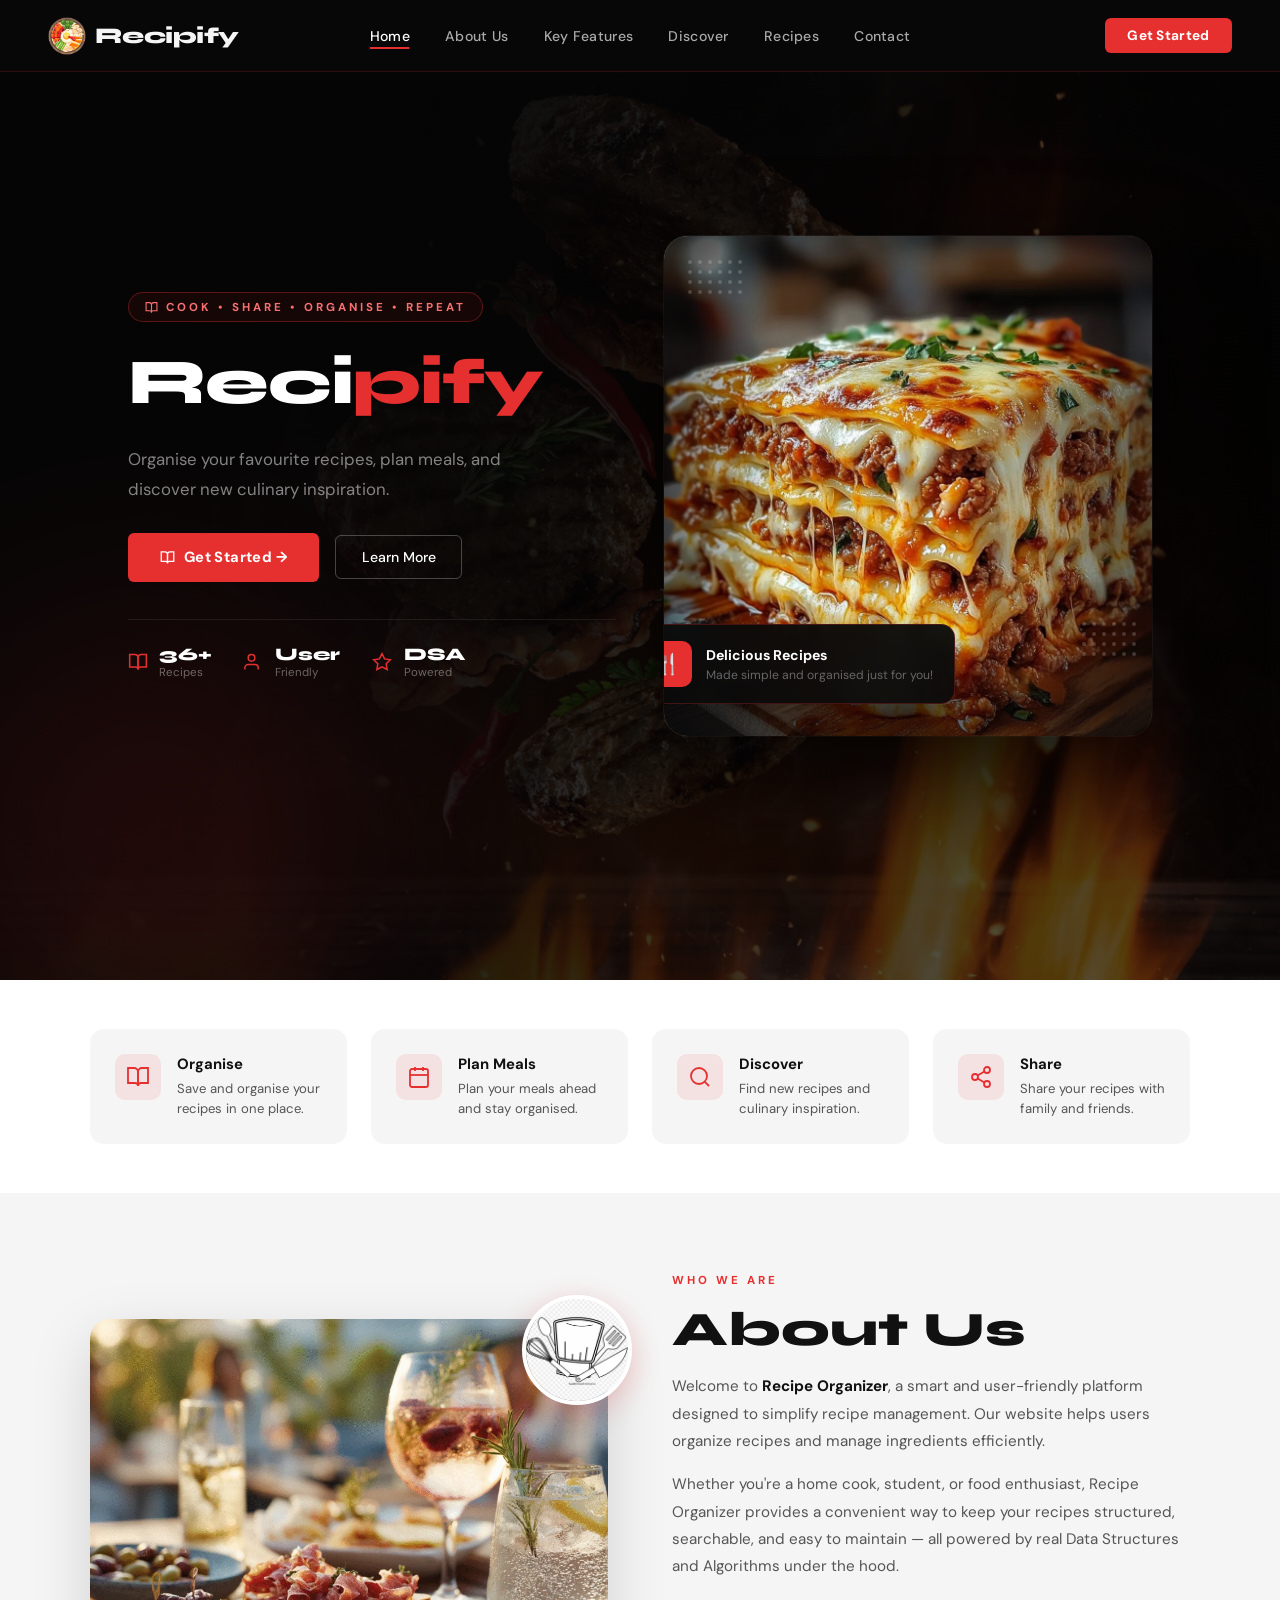
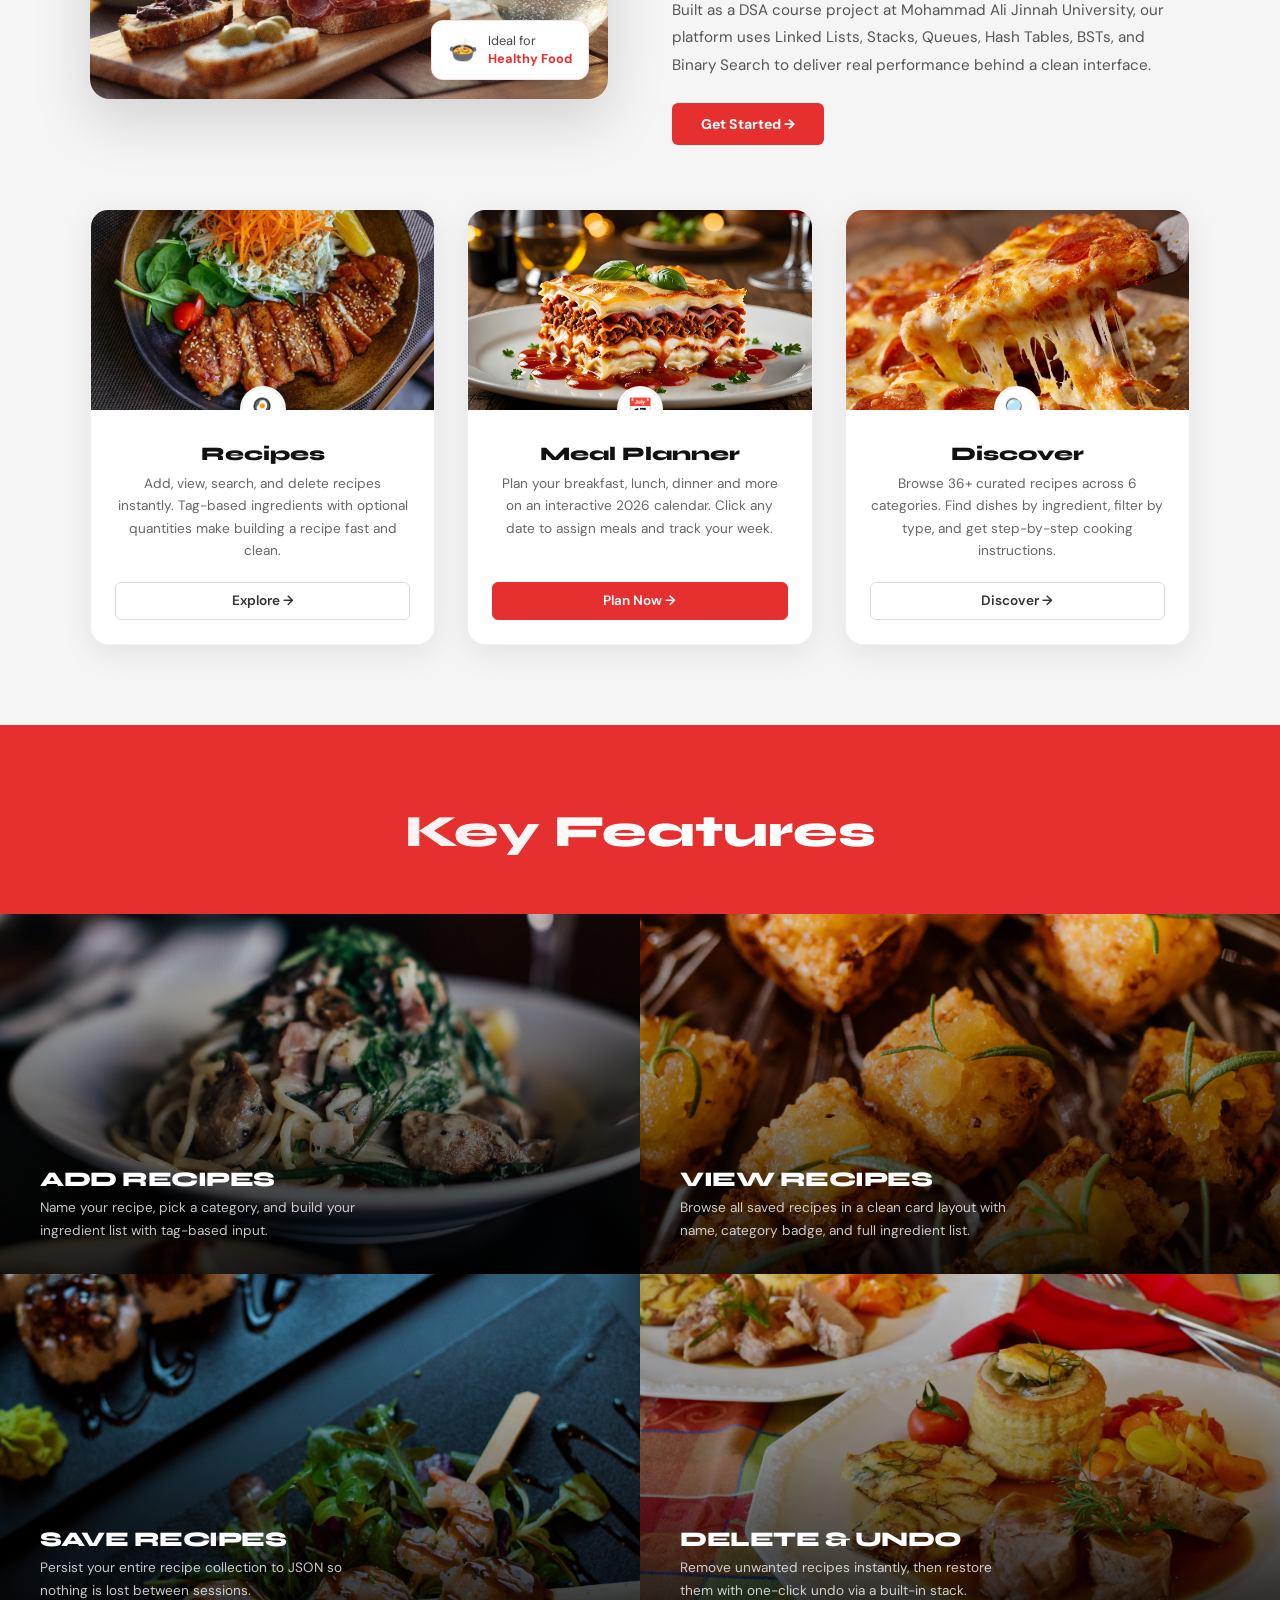
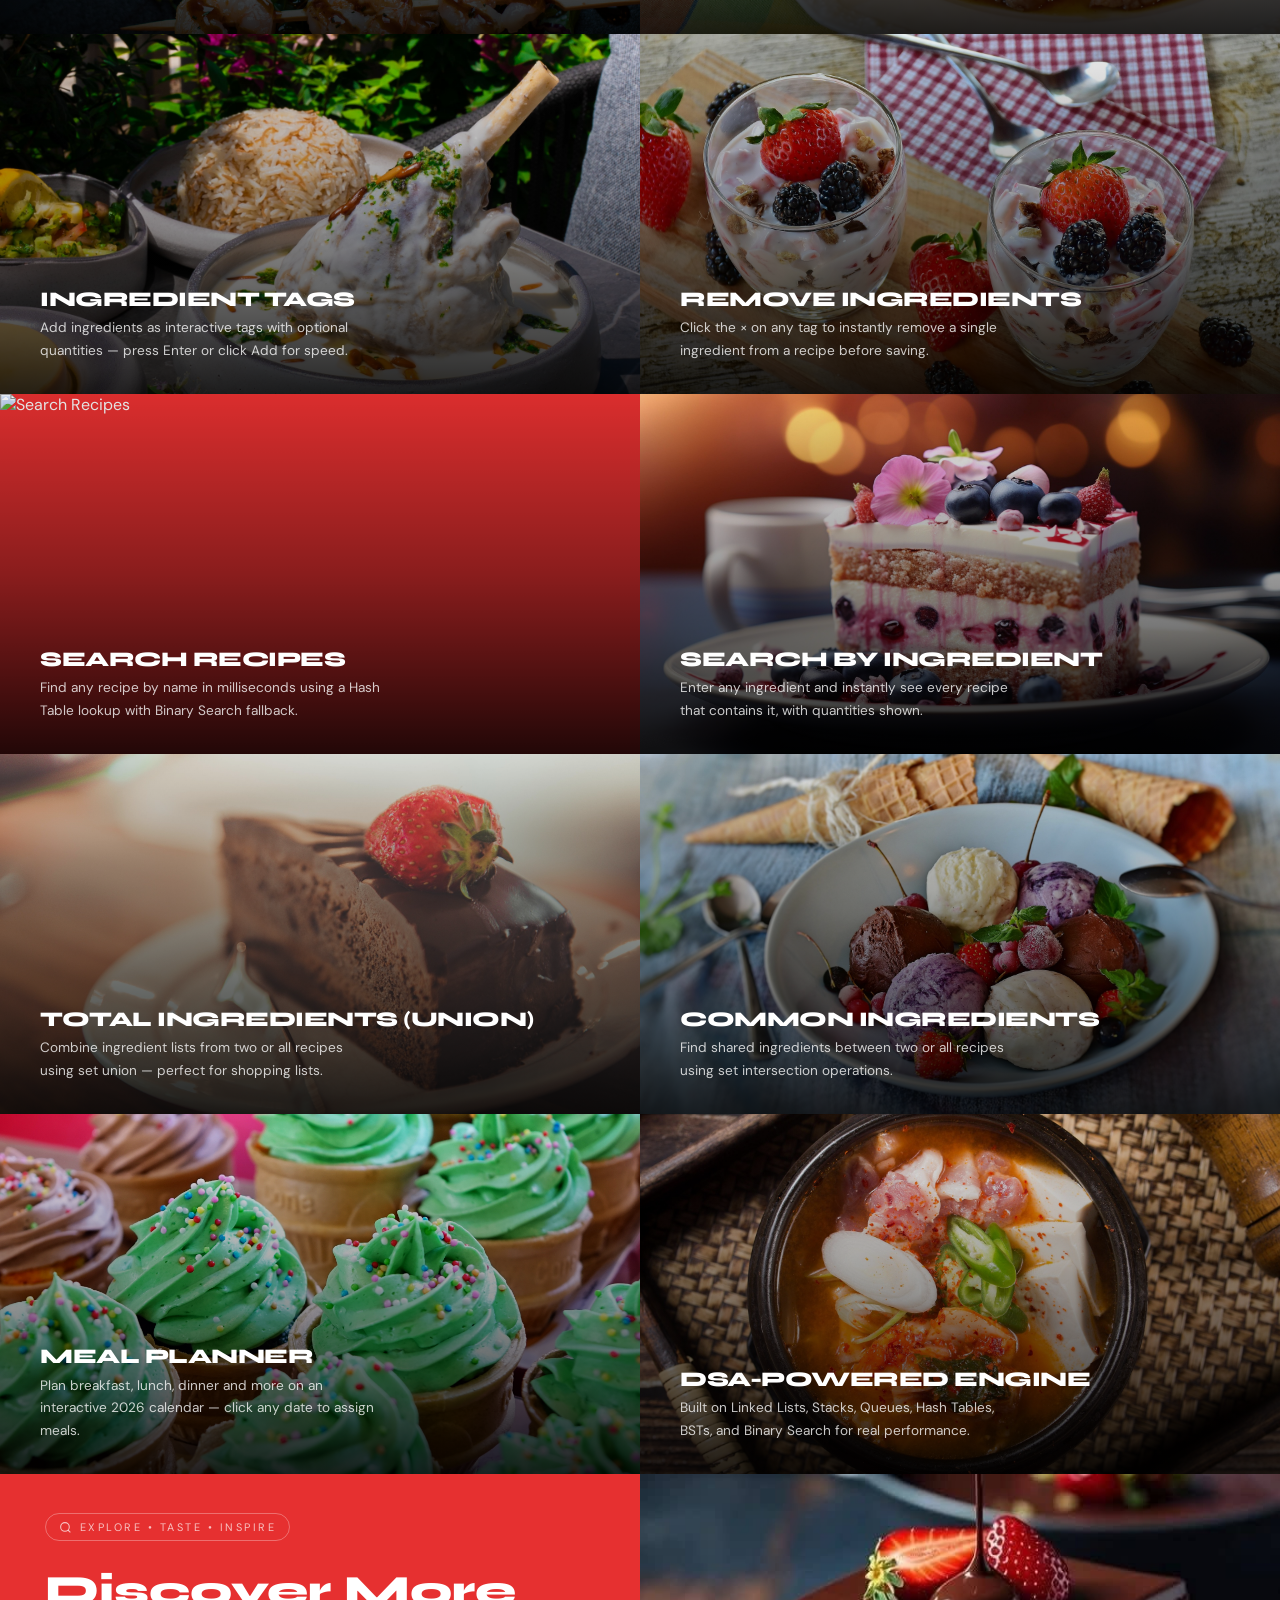
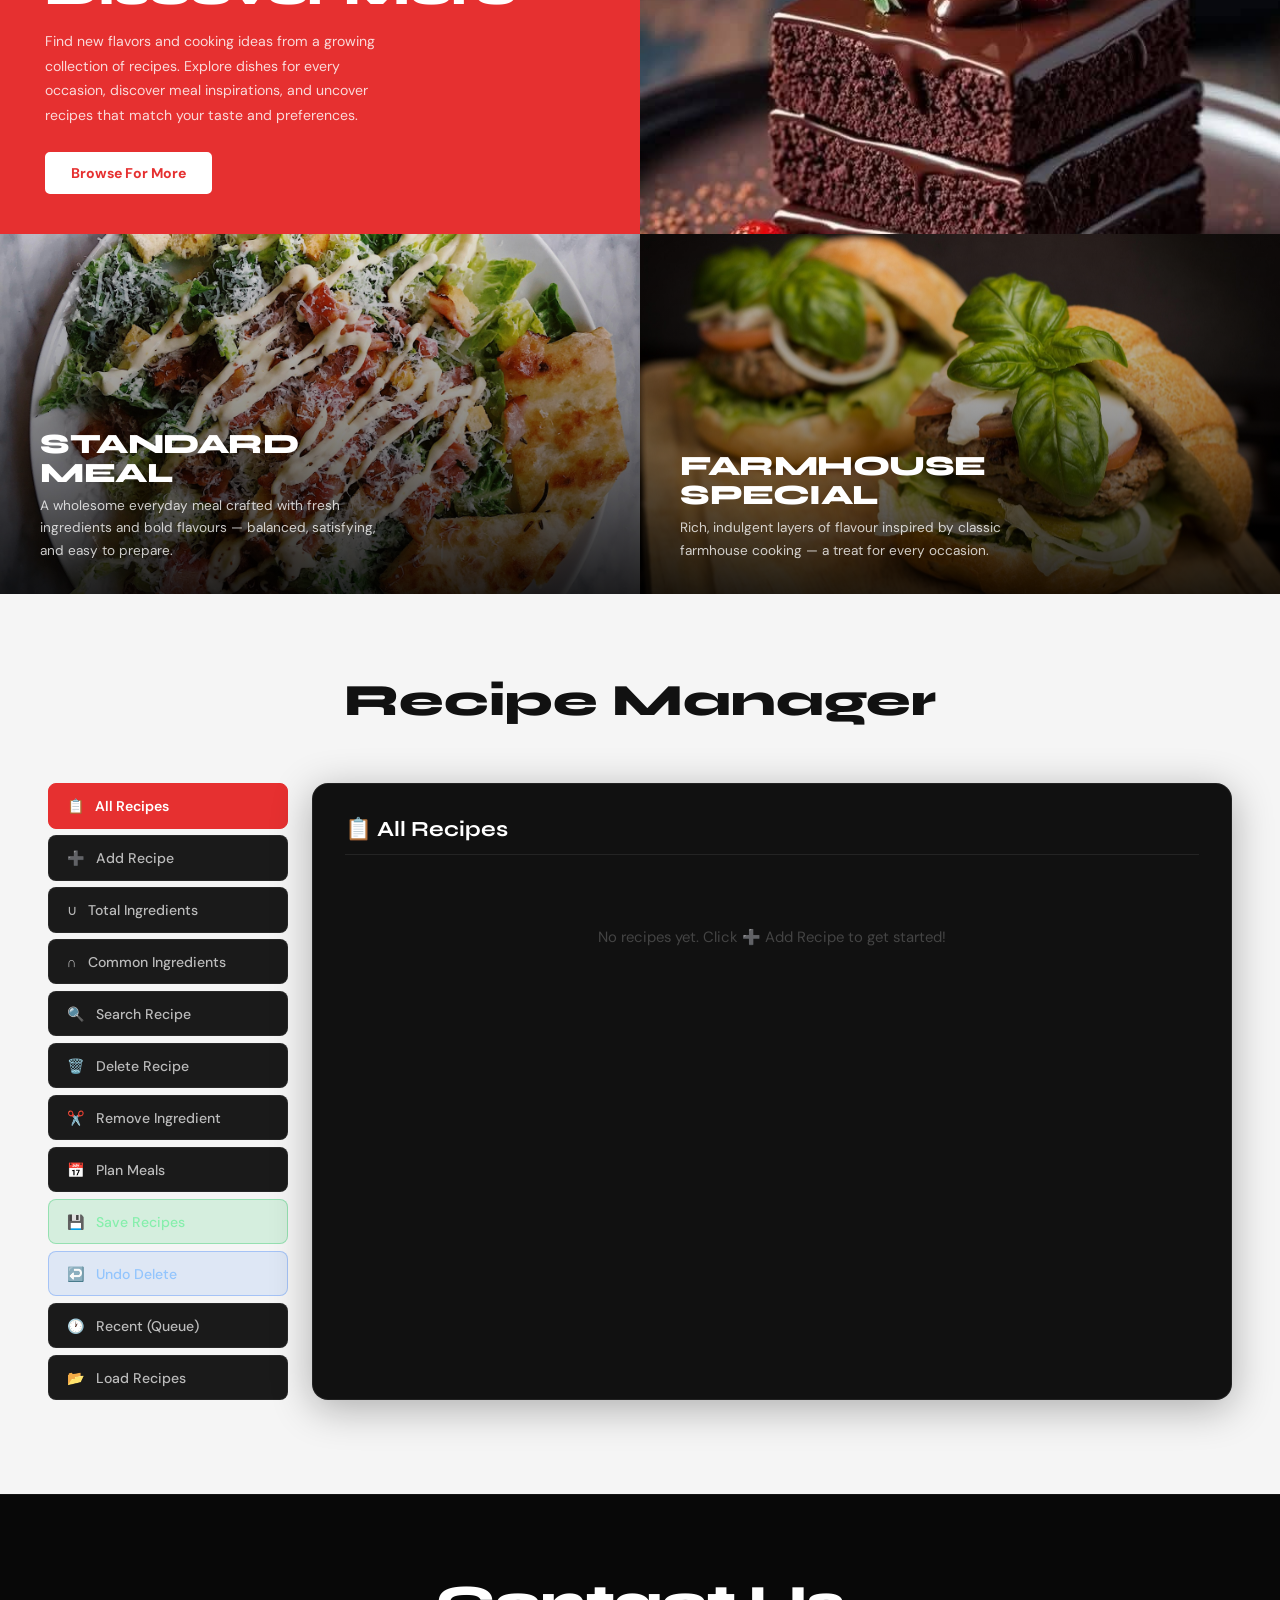
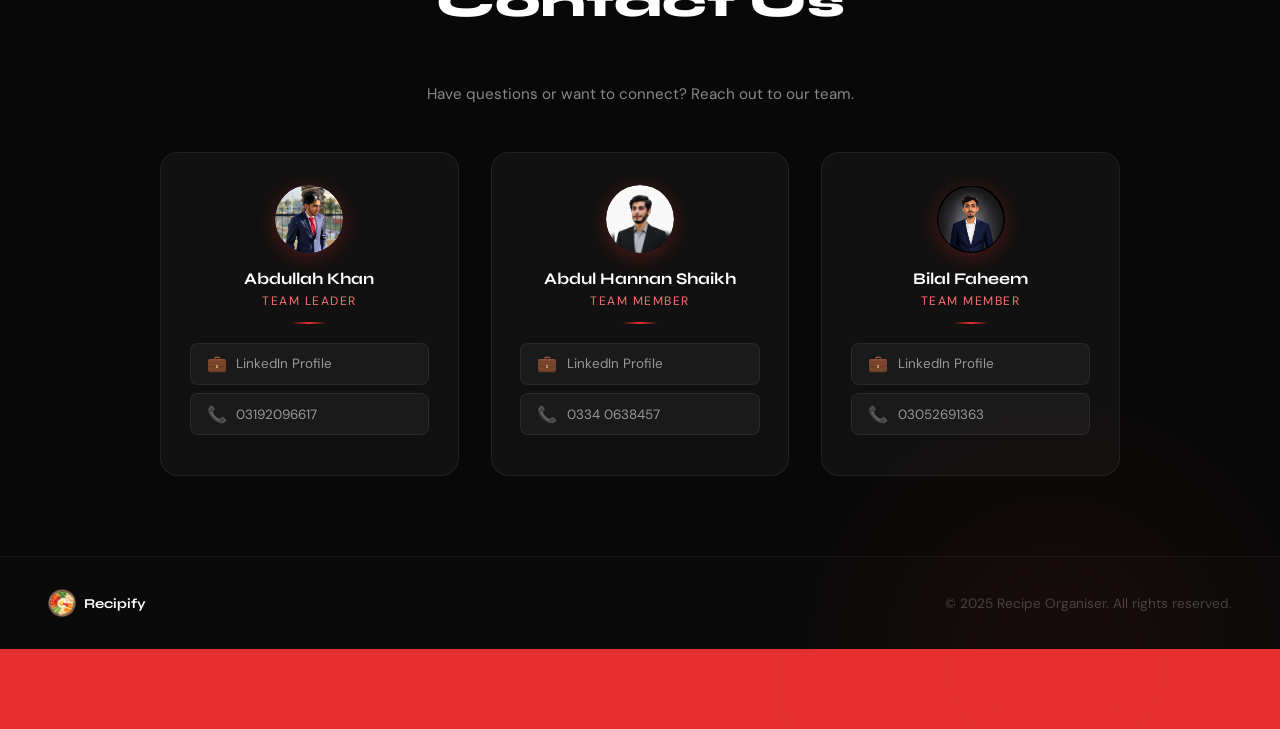
==== commit 814383c7: "Update index.html" ====
--- a/index.html
+++ b/index.html
@@ -3,7 +3,8 @@
 <head>
   <meta charset="UTF-8"/>
   <meta name="viewport" content="width=device-width, initial-scale=1.0"/>
-  <title>Food Recipe Organiser</title>
+  <title>Recipify</title>
+  <link rel="icon" type="image/png" href="bibimbap.png"/>
   <link href="https://fonts.googleapis.com/css2?family=Syne:wght@400;600;700;800&family=DM+Sans:wght@300;400;500&display=swap" rel="stylesheet"/>
   <link rel="stylesheet" href="style.css"/>
 </head>
--- a/style.css
+++ b/style.css
@@ -603,10 +603,10 @@
 }
 
 /* ══════════════════════════════════════
-   KEY FEATURES — alternating rows, dark
+   KEY FEATURES — red panel grid rows
 ══════════════════════════════════════ */
 #features {
-  background: #080808;
+  background: var(--red);
   padding: 5rem 0;
   position: relative; overflow: hidden;
 }
@@ -625,219 +625,6 @@
   bottom: -80px; right: 5%; pointer-events: none;
 }
 #features .section-label { color: #fff; text-align: center; margin-bottom: 3.5rem; padding: 0 3rem; }
-
-.features-row {
-  display: flex; align-items: stretch; gap: 0;
-  margin-bottom: 5rem; position: relative; z-index: 1;
-  width: 100%;
-}
-.features-row:last-child { margin-bottom: 0; }
-.features-row-reverse { flex-direction: row-reverse; }
-.features-col { flex: 1; }
-.features-list { display: flex; flex-direction: column; gap: 0.9rem; padding: 2.5rem 3rem; justify-content: center; }
-.features-img-wrap {
-  flex: 1;
-  min-width: 0;
-  padding: 0 !important;
-  overflow: hidden;
-}
-.feature-img {
-  width: 100%; max-width: 480px; height: 340px;
-  object-fit: cover; border-radius: 18px;
-  border: 1px solid rgba(255,255,255,0.07);
-  box-shadow: 0 20px 60px rgba(0,0,0,0.6);
-  transition: transform 0.35s ease, box-shadow 0.35s ease, border-color 0.3s;
-  cursor: pointer; display: block;
-}
-.feature-img:hover {
-  transform: scale(1.04);
-  box-shadow: 0 30px 80px rgba(230,48,48,0.15);
-  border-color: rgba(230,48,48,0.4);
-}
-.feature-card {
-  display: flex; align-items: flex-start; gap: 1rem;
-  background: #111; border: 1px solid rgba(255,255,255,0.07);
-  border-radius: 12px; padding: 1.1rem 1.3rem;
-  transition: transform 0.2s, border-color 0.2s, box-shadow 0.2s;
-  cursor: pointer;
-}
-.feature-card:hover {
-  transform: translateY(-3px);
-  border-color: rgba(230,48,48,0.4);
-  box-shadow: 0 8px 30px rgba(230,48,48,0.1);
-}
-.feature-icon { font-size: 1.6rem; flex-shrink: 0; margin-top: 2px; }
-.feature-title {
-  font-family: 'Syne', sans-serif;
-  font-weight: 700; font-size: 0.93rem;
-  color: var(--red-light); margin-bottom: 0.2rem;
-}
-.feature-desc { font-size: 0.82rem; color: #666; line-height: 1.55; }
-@media (max-width: 860px) {
-  .features-row, .features-row-reverse { flex-direction: column; gap: 0; margin-bottom: 3rem; }
-  .features-list { padding: 2rem 1.5rem; }
-  .feature-img { height: 240px; max-width: 100%; }
-  .features-img-wrap .discover-panels,
-  .features-img-wrap > div[style] { height: 320px !important; grid-template-rows: 160px 160px !important; }
-}
-
-/* ══════════════════════════════════════
-   "WE DELIVER" KEY FUNCTIONS SECTION
-   (replaces old discover — styled like
-    the red banner in the reference)
-══════════════════════════════════════ */
-#deliver {
-  background: var(--red);
-  padding: 5rem 3rem;
-  position: relative; overflow: hidden;
-}
-#deliver::before {
-  content: '';
-  position: absolute; inset: 0;
-  background-image: radial-gradient(rgba(255,255,255,0.06) 1px, transparent 1px);
-  background-size: 28px 28px;
-  pointer-events: none;
-}
-.deliver-inner {
-  max-width: 1100px; margin: 0 auto;
-  display: grid;
-  grid-template-columns: 1fr 1fr;
-  gap: 4rem; align-items: center;
-  position: relative; z-index: 1;
-}
-.deliver-text {}
-.deliver-eyebrow {
-  font-size: 0.72rem; font-weight: 700; letter-spacing: 3px;
-  text-transform: uppercase; color: rgba(255,255,255,0.6);
-  margin-bottom: 0.75rem; display: block;
-}
-.deliver-title {
-  font-family: 'Syne', sans-serif;
-  font-size: clamp(1.8rem, 3.5vw, 2.8rem);
-  font-weight: 800; color: #fff;
-  line-height: 1.1; margin-bottom: 1.4rem;
-}
-.deliver-desc {
-  color: rgba(255,255,255,0.7);
-  font-size: 1rem; line-height: 1.8;
-  margin-bottom: 2rem;
-}
-.btn-deliver {
-  background: #fff; color: var(--red);
-  font-weight: 700; font-size: 0.88rem;
-  padding: 0.85rem 1.8rem; border-radius: 6px;
-  display: inline-flex; align-items: center; gap: 0.5rem;
-  text-decoration: none; border: none; cursor: pointer;
-  transition: transform 0.2s, box-shadow 0.2s;
-}
-.btn-deliver:hover {
-  transform: translateY(-2px);
-  box-shadow: 0 8px 24px rgba(0,0,0,0.25);
-}
-/* Features grid in deliver section */
-.deliver-features {
-  display: grid;
-  grid-template-columns: 1fr 1fr;
-  gap: 1rem;
-}
-.deliver-card {
-  background: rgba(0,0,0,0.18);
-  border: 1px solid rgba(255,255,255,0.18);
-  border-radius: 12px;
-  padding: 1.25rem;
-  display: flex; flex-direction: column; gap: 0.5rem;
-  transition: background 0.2s, transform 0.2s;
-}
-.deliver-card:hover { background: rgba(0,0,0,0.28); transform: translateY(-2px); }
-.deliver-card-icon { font-size: 1.6rem; }
-.deliver-card-title {
-  font-family: 'Syne', sans-serif;
-  font-weight: 700; font-size: 0.9rem;
-  color: #fff;
-}
-.deliver-card-desc { font-size: 0.8rem; color: rgba(255,255,255,0.65); line-height: 1.5; }
-
-@media (max-width: 860px) {
-  .deliver-inner { grid-template-columns: 1fr; gap: 2.5rem; }
-  .deliver-features { grid-template-columns: 1fr 1fr; }
-}
-@media (max-width: 480px) {
-  #deliver { padding: 3.5rem 1.25rem; }
-  .deliver-features { grid-template-columns: 1fr; }
-}
-
-/* ══════════════════════════════════════
-   DISCOVER SECTION (unchanged layout,
-   recoloured to dark + red)
-══════════════════════════════════════ */
-#discover {
-  background: #0a0a0a;
-  position: relative; overflow: hidden;
-  border-top: 1px solid rgba(255,255,255,0.05);
-}
-#discover::before {
-  content: '';
-  position: absolute; width: 380px; height: 380px;
-  background: var(--red); border-radius: 50%;
-  filter: blur(90px); opacity: 0.08;
-  top: -80px; left: -60px; pointer-events: none;
-}
-.discover-layout {
-  display: flex; align-items: center;
-  gap: 4rem; max-width: 1100px; margin: 0 auto;
-  position: relative; z-index: 1;
-}
-.discover-text {
-  flex: 1; display: flex; flex-direction: column; gap: 1.4rem;
-}
-.discover-desc {
-  color: rgba(255,255,255,0.5); font-size: 1rem; line-height: 1.8; max-width: 460px;
-}
-.btn-discover-red {
-  background: var(--red); color: #fff;
-  font-weight: 700; font-size: 0.88rem;
-  padding: 0.85rem 1.8rem; border-radius: 6px;
-  display: inline-flex; align-items: center; gap: 0.5rem;
-  text-decoration: none; border: none; cursor: pointer;
-  width: fit-content;
-  transition: transform 0.2s, box-shadow 0.2s, background 0.2s;
-  animation: pulseRed 2.5s ease-in-out infinite;
-}
-.btn-discover-red:hover {
-  transform: translateY(-3px);
-  box-shadow: 0 10px 28px rgba(230,48,48,0.45);
-  animation: none; background: var(--red-dark);
-}
-.discover-img-wrap {
-  flex: 1; position: relative;
-  display: flex; align-items: center; justify-content: center;
-}
-.discover-img {
-  width: 100%; max-width: 460px; height: 360px;
-  object-fit: cover; border-radius: 20px;
-  border: 1px solid rgba(255,255,255,0.08);
-  box-shadow: 0 25px 70px rgba(0,0,0,0.6);
-  transition: transform 0.35s cubic-bezier(0.34,1.56,0.64,1), box-shadow 0.35s ease;
-  cursor: zoom-in; display: block;
-}
-.discover-img:hover {
-  transform: scale(1.05);
-  box-shadow: 0 35px 90px rgba(0,0,0,0.7);
-}
-.discover-img-glow {
-  position: absolute; inset: 20px;
-  border-radius: 20px;
-  background: radial-gradient(ellipse at center, rgba(230,48,48,0.1) 0%, transparent 70%);
-  pointer-events: none; z-index: -1;
-}
-@media (max-width: 860px) {
-  .discover-layout { flex-direction: column; gap: 2rem; }
-  .discover-img { max-width: 100%; height: 300px; }
-}
-@media (max-width: 480px) {
-  .discover-img { height: 58vw; min-height: 220px; }
-  #discover { padding: 3rem 1.25rem; }
-}
 
 /* ══════════════════════════════════════
    RECIPE APP — White bg, black container
@@ -1120,28 +907,6 @@
 @keyframes fadeIn { from { opacity:0; transform:translateY(8px); } to { opacity:1; transform:translateY(0); } }
 
 /* ══════════════════════════════════════
-   IMAGE MODAL
-══════════════════════════════════════ */
-.img-modal {
-  position: fixed; inset: 0; z-index: 9998;
-  background: rgba(0,0,0,0.9); backdrop-filter: blur(6px);
-  display: flex; align-items: center; justify-content: center;
-  animation: fadeIn 0.2s ease;
-}
-.img-modal.hidden { display: none !important; }
-.img-modal-inner { position: relative; max-width: 90vw; max-height: 90vh; }
-.img-modal-inner img { max-width: 90vw; max-height: 85vh; border-radius: 14px; box-shadow: 0 30px 90px rgba(0,0,0,0.8); display: block; }
-.img-modal-close {
-  position: absolute; top: -14px; right: -14px;
-  width: 36px; height: 36px; border-radius: 50%;
-  background: var(--red); color: #fff; border: none;
-  font-size: 1rem; cursor: pointer;
-  display: flex; align-items: center; justify-content: center;
-  transition: transform 0.2s;
-}
-.img-modal-close:hover { transform: scale(1.15); }
-
-/* ══════════════════════════════════════
    RECIPE VIEW MODAL
 ══════════════════════════════════════ */
 .rvm-overlay {
@@ -1239,64 +1004,6 @@
   .mm-link:hover { transform: none; }
 }
 
-/* ══════════════════════════════════════
-   FEATURE DETAIL MODAL
-══════════════════════════════════════ */
-.fd-overlay {
-  position: fixed; inset: 0; z-index: 99998;
-  background: rgba(0,0,0,0.82); backdrop-filter: blur(10px);
-  display: flex; align-items: center; justify-content: center; padding: 1.5rem;
-  animation: fdFadeIn 0.22s ease both;
-}
-.fd-overlay.hidden { display: none; }
-@keyframes fdFadeIn { from { opacity: 0; } to { opacity: 1; } }
-.fd-box {
-  background: #0e0e0e; border: 1px solid rgba(255,255,255,0.09);
-  border-radius: 20px; padding: 2.2rem 2.4rem;
-  width: 100%; max-width: 520px; position: relative;
-  box-shadow: 0 32px 90px rgba(0,0,0,0.8);
-  animation: fdSlideUp 0.3s cubic-bezier(0.34,1.56,0.64,1) both;
-}
-@keyframes fdSlideUp { from { opacity: 0; transform: scale(0.9) translateY(24px); } to { opacity: 1; transform: scale(1) translateY(0); } }
-.fd-close {
-  position: absolute; top: 1.1rem; right: 1.1rem;
-  width: 36px; height: 36px; border-radius: 50%;
-  background: rgba(255,255,255,0.06); border: 1px solid rgba(255,255,255,0.12);
-  color: #aaa; font-size: 1rem; cursor: pointer;
-  display: flex; align-items: center; justify-content: center;
-  transition: background 0.2s, color 0.2s, transform 0.25s; z-index: 2;
-}
-.fd-close:hover { background: var(--red); border-color: var(--red); color: #fff; transform: scale(1.12) rotate(90deg); }
-.fd-icon-wrap {
-  width: 58px; height: 58px; border-radius: 14px;
-  background: rgba(230,48,48,0.1); border: 1px solid rgba(230,48,48,0.22);
-  display: flex; align-items: center; justify-content: center; font-size: 1.8rem;
-  margin-bottom: 1.2rem; box-shadow: 0 4px 20px rgba(230,48,48,0.12);
-}
-.fd-title { font-family: 'Syne', sans-serif; font-size: 1.3rem; font-weight: 800; color: #fff; margin-bottom: 0.5rem; line-height: 1.2; }
-.fd-tag {
-  display: inline-block; font-size: 0.66rem; font-weight: 700;
-  text-transform: uppercase; letter-spacing: 2px;
-  color: var(--red); background: rgba(230,48,48,0.1); border: 1px solid rgba(230,48,48,0.22);
-  padding: 0.22rem 0.7rem; border-radius: 20px; margin-bottom: 1.2rem;
-}
-.fd-divider { height: 1px; background: rgba(255,255,255,0.07); margin-bottom: 1.2rem; }
-.fd-desc { font-size: 0.92rem; color: #777; line-height: 1.78; margin-bottom: 1.4rem; }
-.fd-bullets { list-style: none; padding: 0; margin: 0; display: flex; flex-direction: column; gap: 0.5rem; }
-.fd-bullets li {
-  display: flex; align-items: flex-start; gap: 0.65rem;
-  font-size: 0.85rem; color: #bbb; line-height: 1.55;
-  background: #1a1a1a; border: 1px solid rgba(255,255,255,0.06);
-  border-radius: 9px; padding: 0.6rem 0.9rem;
-  transition: border-color 0.2s, background 0.2s;
-}
-.fd-bullets li:hover { border-color: rgba(230,48,48,0.28); background: rgba(230,48,48,0.05); }
-.fd-bullet-dot { width: 6px; height: 6px; border-radius: 50%; background: var(--red); flex-shrink: 0; margin-top: 0.42rem; }
-@media (max-width: 560px) {
-  .fd-box { padding: 1.6rem 1.3rem; border-radius: 16px; }
-  .fd-title { font-size: 1.12rem; }
-}
-
 /* hero badge (eyebrow pill reused in discover section) */
 .hero-badge {
   display: inline-flex; align-items: center; gap: 0.5rem;
@@ -1308,9 +1015,6 @@
   text-transform: uppercase;
 }
 
-/* btn-hero-blue kept for backward compat with script.js references */
-.btn-hero-blue { display: none; }
-
 /* Desktop: hide food image panel, show full bg image */
 @media (min-width: 1001px) {
   .hero-right { display: flex; }
@@ -1322,9 +1026,7 @@
 @media (max-width: 1000px) {
   .hero-bg-img { display: none; }
   .hero-overlay { display: none; }
-  .hero-right  { display: none; }
-}
-  .hero-right  { display: flex; }
+  .hero-right { display: none; }
 }
 
 /* ══════════════════════════════════════
@@ -1488,103 +1190,5 @@
   }
 }
 
-@media (max-width: 560px) {
-  .discover-panels {
-    grid-template-columns: 1fr;
-    grid-template-rows: auto;
-  }
-  .disc-panel { min-height: 280px; }
-  .disc-panel-top-right { display: none; }
-  .disc-panel-dark:nth-child(3),
-  .disc-panel-dark:nth-child(4) {
-    grid-column: 1;
-    grid-row: auto;
-  }
-}
-
-/* ── FEATURES PHOTO GRID (discover-style 2×2) ── */
-.feat-photo-grid {
-  display: grid;
-  grid-template-columns: 1fr 1fr;
-  grid-template-rows: 1fr 1fr;
-  width: 100%;
-  height: 100%;
-  min-height: 480px;
-  gap: 0;
-}
-
-.feat-photo-cell {
-  position: relative;
-  overflow: hidden;
-  cursor: pointer;
-}
-
-.feat-photo-img {
-  width: 100%;
-  height: 100%;
-  object-fit: cover;
-  display: block;
-  transition: transform 0.45s ease;
-}
-
-.feat-photo-cell:hover .feat-photo-img {
-  transform: scale(1.07);
-}
-
-.feat-photo-caption {
-  position: absolute;
-  bottom: 0;
-  left: 0;
-  right: 0;
-  background: rgba(15, 15, 15, 0.78);
-  backdrop-filter: blur(4px);
-  padding: 0.7rem 0.9rem 0.75rem;
-  transform: translateY(100%);
-  transition: transform 0.35s ease;
-}
-
-.feat-photo-cell:hover .feat-photo-caption {
-  transform: translateY(0);
-}
-
-.feat-photo-title {
-  font-family: 'Syne', sans-serif;
-  font-size: 0.88rem;
-  font-weight: 700;
-  color: #e8333a;
-  margin-bottom: 0.25rem;
-  text-transform: uppercase;
-  letter-spacing: 0.03em;
-}
-
-.feat-photo-text {
-  font-family: 'DM Sans', sans-serif;
-  font-size: 0.76rem;
-  color: #ddd;
-  line-height: 1.4;
-}
-
-@media (max-width: 768px) {
-  .feat-photo-grid {
-    min-height: 320px;
-  }
-  .feat-photo-caption {
-    transform: translateY(0);
-  }
-}
-/* ── FEATURES FULL-WIDTH PHOTO GRID ── */
-.features-img-wrap .discover-panels {
-  width: 100%;
-  height: 480px;
-  grid-template-rows: 240px 240px;
-}
-
-/* Ensure nested discover-panels don't inherit max-width constraints */
-#features .features-row {
-  overflow: visible;
-}
-
-#features .features-col.features-img-wrap {
-  padding: 0 !important;
-  overflow: hidden;
-}
+/* ── #features-row2 / #features-row3 spacing (extra disc-panel rows) ── */
+#features-row2, #features-row3 { padding: 0; margin-top: 0; }
